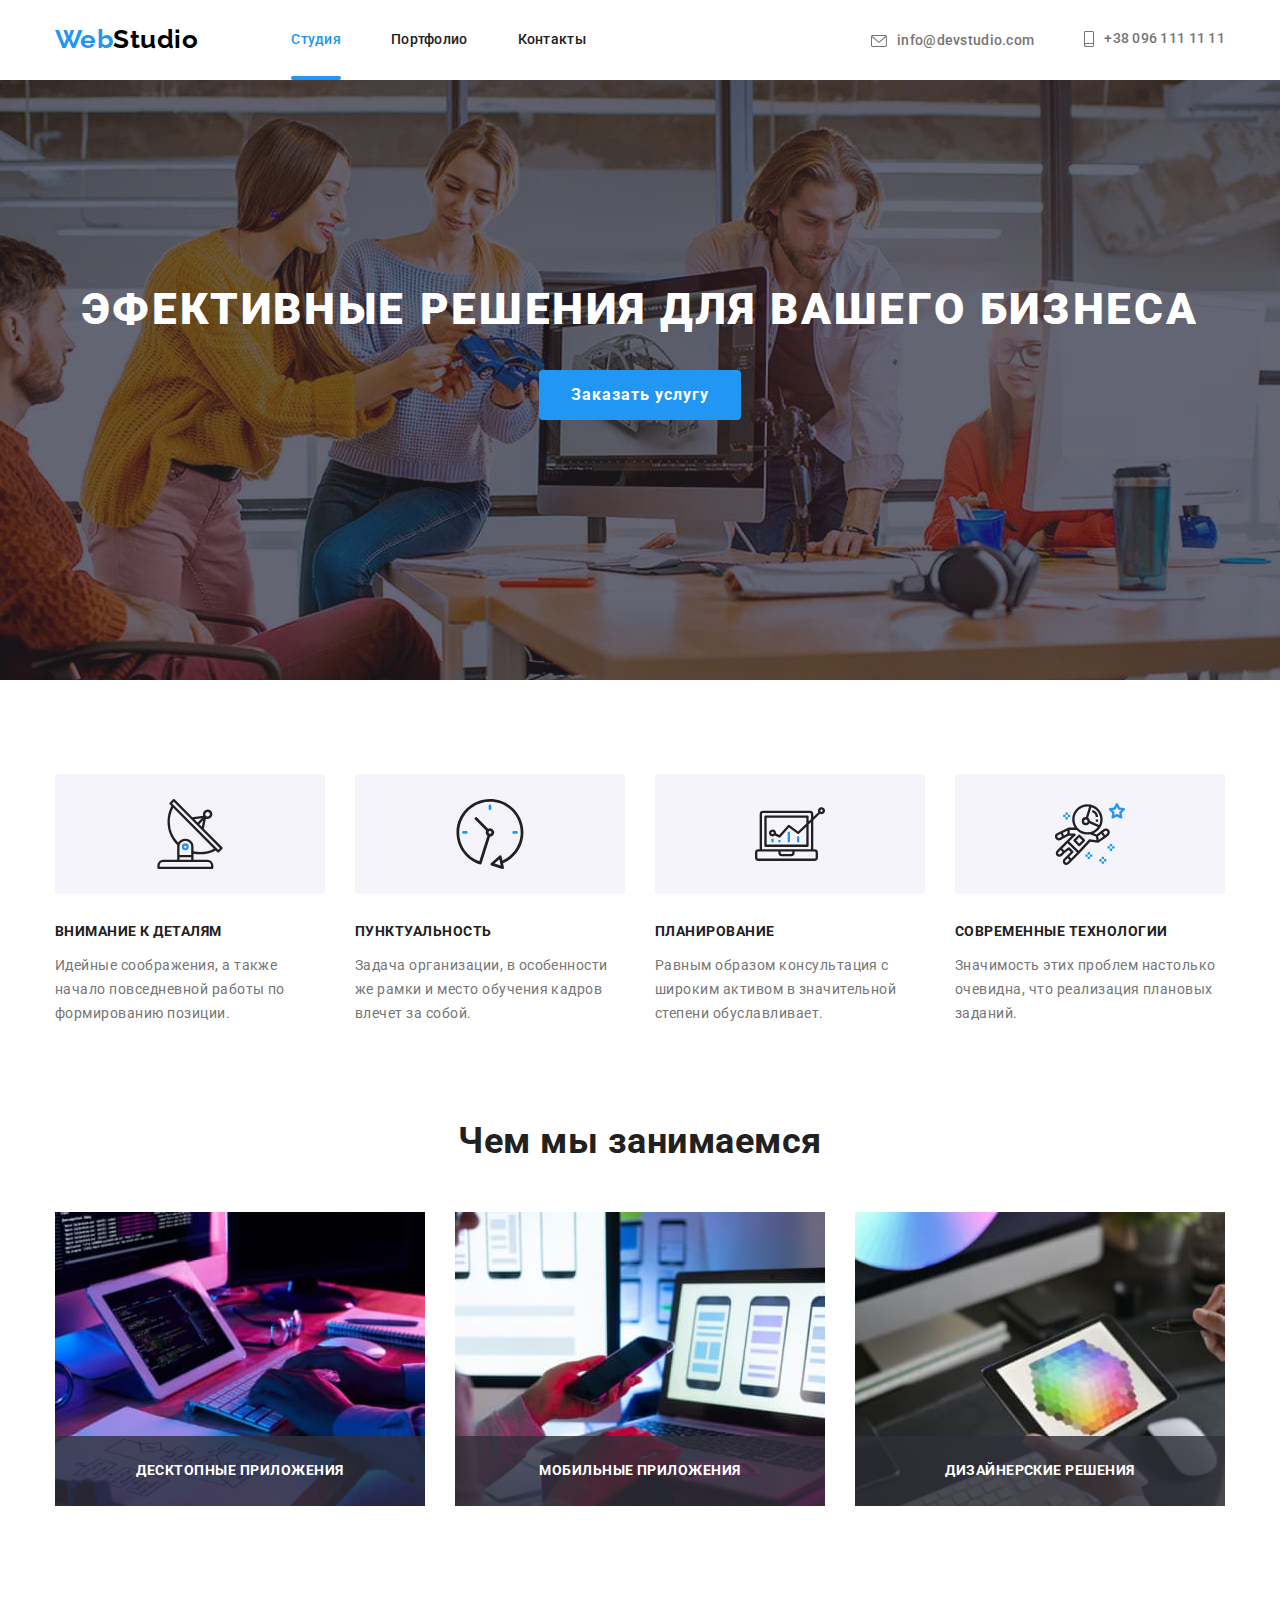
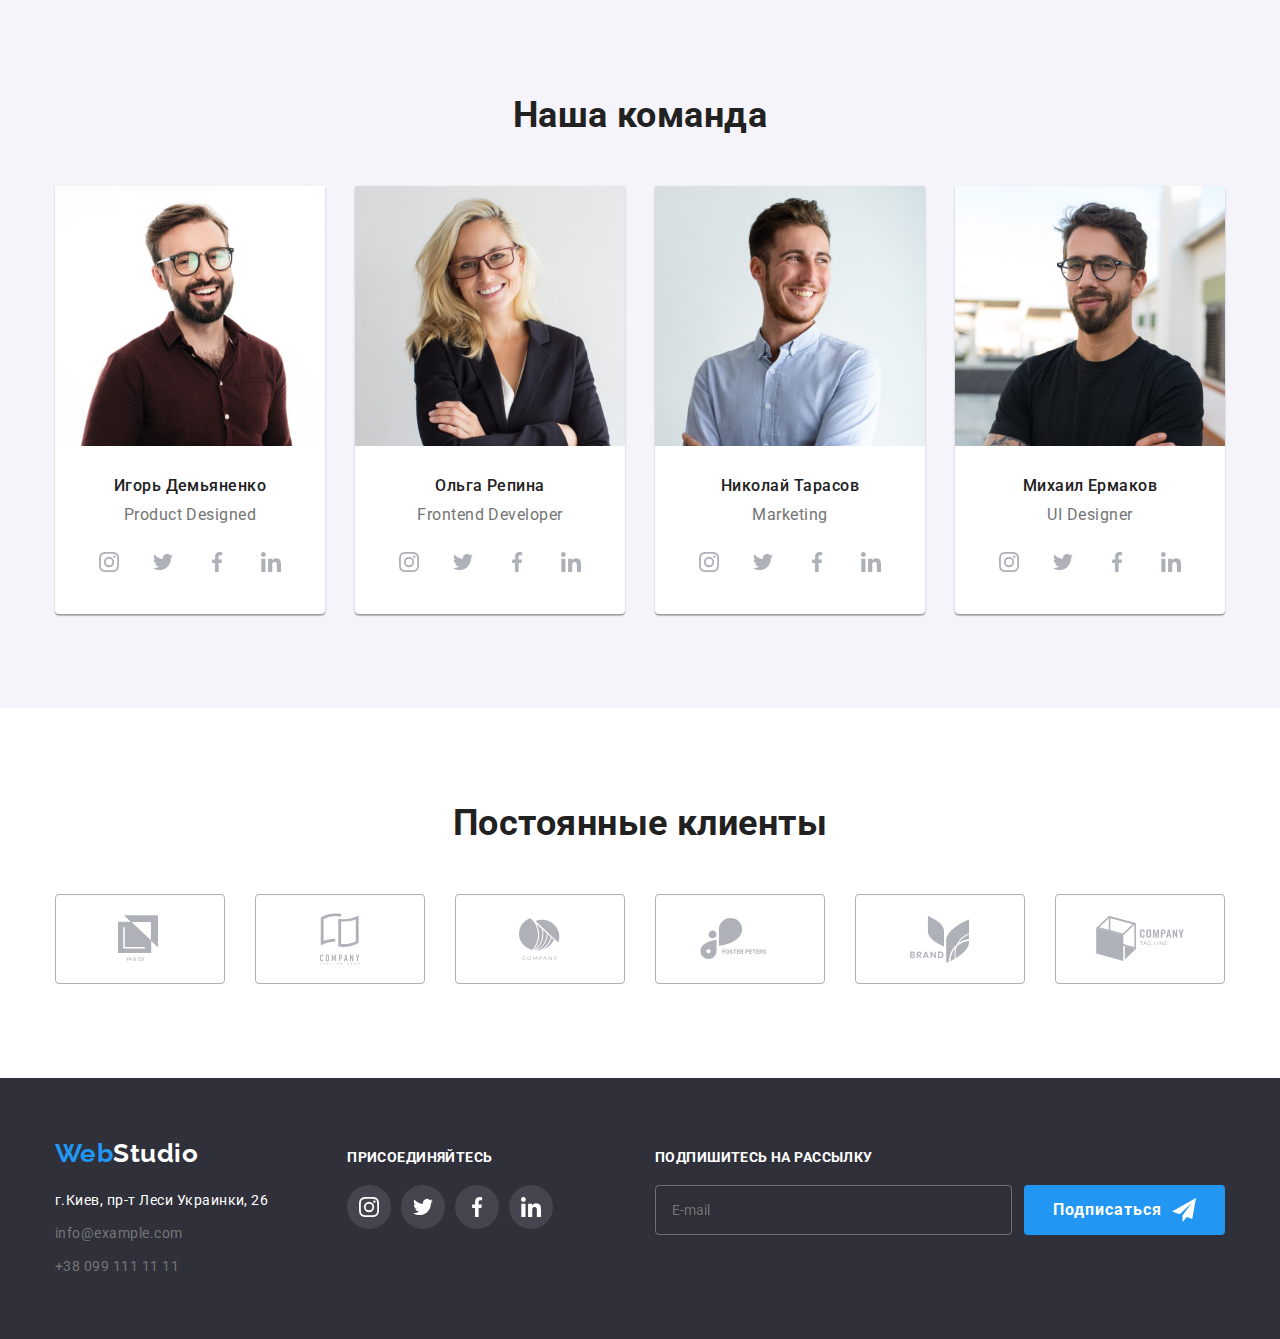
==== index.html @ 9e003300 "Moved files from previous work" ====
<!DOCTYPE html>
<html lang="ru">

<head>
    <meta charset="UTF-8">
    <meta name="viewport" content="width=device-width, initial-scale=1.0">
    <title>Студия</title>
    <link
        href="https://fonts.googleapis.com/css2?family=Oleo+Script:wght@400;700&family=Raleway:wght@400;700&family=Roboto:wght@400;500;700;900&display=swap"
        rel="stylesheet">
    <link rel="stylesheet" href="https://cdnjs.cloudflare.com/ajax/libs/modern-normalize/1.0.0/modern-normalize.min.css">
    <link rel="stylesheet" href="./css/main.min.css" />
</head>

<body> 
    <!--Шапка-->
    <header>
        <div class="container-nav">
            <nav class="nav list">
                <a href="./index.html" class="logo list"><span class="web">Web</span>Studio</a>
                <ul class="site-nav list">
                    <li class="item">
                        <a href="./index.html" class="link current list">Студия</a>
                    </li>
                    <li class="item">
                        <a href="./portfolio.html" class="link list">Портфолио</a>
                    </li>
                    <li class="item">
                        <a href="" class="link list">Контакты</a>
                    </li>
                </ul>
            </nav>
            <ul class="nav-address list">
                <li class="item">
                    <a href="mailto:info@example.com" class="link list">
                        <svg width="16" height="12">
                            <use href="./images/icons/sprite.svg#icon-mail"></use>
                        </svg>
                        info@devstudio.com
                    </a>
                </li>
                <li class="item">
                    <a href="tel:+380961111111" class="link list">
                        <svg width="10" height="16">
                            <use href="./images/icons/sprite.svg#icon-tel"></use>
                        </svg>
                        +38 096 111 11 11</a>
                </li>
            </ul>
        </div>
    </header>
        <!--Герой-->
        <main>
            <!--Эфективные решения-->
            <section class="hero">
                <h1 class="hero-title">
                    ЭФЕКТИВНЫЕ РЕШЕНИЯ ДЛЯ ВАШЕГО БИЗНЕСА
                </h1>
                <a data-modal-open href="#" class="button list">Заказать услугу</a>
            </section>
            <!--Особенности-->
                <section class="section-features">
                    <div class="container">
                        <h2 class="title visually-hidden">Особенности</h2>
                        <ul class="features list">
                            <li class="features-item">
                                    <div class="container-features">
                                        <svg width="70" height="70" >
                                            <use href="./images/icons/sprite.svg#icon-antenna"></use>
                                        </svg>
                                    </div>
                                <h3 class="features-title">
                                    ВНИМАНИЕ К ДЕТАЛЯМ
                                </h3>
                                <p class="paragraph">
                                    Идейные соображения, а также начало повседневной работы по формированию позиции.
                                </p>
                            </li>
                            <li class="features-item">
                                    <div class="container-features">
                                        <svg width="70" height="70" >
                                            <use href="./images/icons/sprite.svg#icon-clock"></use>
                                        </svg>
                                    </div>
                                <h3 class="features-title">
                                    ПУНКТУАЛЬНОСТЬ
                                </h3>
                                <p class="paragraph">
                                    Задача организации, в особенности же рамки и место обучения кадров влечет за собой.
                                </p>
                            </li>
                            <li class="features-item">
                                    <div class="container-features">
                                        <svg width="70" height="70" >
                                            <use href="./images/icons/sprite.svg#icon-diagram"></use>
                                        </svg>
                                    </div>
                                <h3 class="features-title">
                                    ПЛАНИРОВАНИЕ
                                </h3>
                                <p class="paragraph">
                                    Равным образом консультация с широким активом в значительной степени обуславливает.
                                </p>
                            </li>
                            <li class="features-item">
                                    <div class="container-features">
                                        <svg width="70" height="70" >
                                            <use href="./images/icons/sprite.svg#icon-astronaut"></use>
                                        </svg>
                                    </div>
                                <h3 class="features-title">
                                    СОВРЕМЕННЫЕ ТЕХНОЛОГИИ
                                </h3>
                                <p class="paragraph">
                                    Значимость этих проблем настолько очевидна, что реализация плановых заданий.
                                </p>
                            </li>
                        </ul>
                    </div>
                </section>
                <!--Чем мы занимаемся-->
                <section class="section">
                    <div class="container">
                        <h2 class="work-title">
                            Чем мы занимаемся
                        </h2>
                        <ul class="work list">
                            <li class="work-photo">
                                <img src="./images/планшетсклавиатурой.jpg" alt="Планшет с клавиатурой" width="370" height="294">
                                <p class="label">
                                    ДЕСКТОПНЫЕ ПРИЛОЖЕНИЯ
                                </p>
                            </li>
                            <li class="work-photo">
                                <img src="./images/ноутбук.jpg" alt="Ноутбук" width="370" height="294">
                                <p class="label">
                                    МОБИЛЬНЫЕ ПРИЛОЖЕНИЯ
                                </p>
                            </li>
                            <li class="work-photo">
                                <img src="./images/планшет.jpg" alt="Планшет" width="370" height="294">
                                <p class="label">
                                    ДИЗАЙНЕРСКИЕ РЕШЕНИЯ
                                </p>
                            </li>
                        </ul>
                    </div>
                </section>
            
            <!--Наша команда-->
            <section class="section-team">
                <div class="container">
                    <h2 class="title-team">
                        Наша команда
                    </h2>
                    <ul class="team list">
                        <li class="team-card">
                            <img src="./images/игорь.jpg" alt="Игорь" width="270" height="260">
                            <div class="team-text">   
                                <h3 class="title">
                                    Игорь Демьяненко
                                </h3>
                                <p class="team-paragraph">
                                    Product Designed
                                </p>
                                <ul class="social-links list">
                                    <li class="item-links">
                                        <a href="https://www.instagram.com/" class="social-link svg">
                                            <svg width="20" height="20">
                                                <use href="./images/icons/sprite.svg#icon-instagram"></use>
                                            </svg>
                                        </a>
                                    </li>
                                    <li class="item-links">
                                        <a href="https://twitter.com/" class="social-link svg">
                                            <svg width="20" height="20">
                                                <use href="./images/icons/sprite.svg#icon-twitter"></use>
                                            </svg>
                                        </a>
                                    </li>
                                    <li class="item-links">
                                        <a href="https://www.facebook.com/" class="social-link svg">
                                            <svg width="20" height="20">
                                                <use href="./images/icons/sprite.svg#icon-facebook"></use>
                                            </svg>
                                        </a>
                                    </li>
                                    <li class="item-links">
                                        <a href="https://www.linkedin.com/" class="social-link svg">
                                            <svg width="20" height="20">
                                                <use href="./images/icons/sprite.svg#icon-linkedin"></use>
                                            </svg>
                                        </a>
                                    </li>
                                </ul>
                            </div>
                        </li>
                        <li class="team-card">
                            <img src="./images/ольга.jpg" alt="Ольга" width="270" height="260">
                            <div class="team-text">
                                <h3 class="title">
                                    Ольга Репина
                                </h3>
                                <p class="team-paragraph">
                                    Frontend Developer
                                </p>
                                <ul class="social-links list">
                                    <li class="item-links">
                                        <a href="https://www.instagram.com/" class="social-link svg">
                                            <svg width="20" height="20">
                                                <use href="./images/icons/sprite.svg#icon-instagram"></use>
                                            </svg>
                                        </a>
                                    </li>
                                    <li class="item-links">
                                        <a href="https://www.twitter.com" class="social-link svg">
                                            <svg width="20" height="20">
                                                <use href="./images/icons/sprite.svg#icon-twitter"></use>
                                            </svg>
                                        </a>
                                    </li>
                                    <li class="item-links">
                                        <a href="https://www.facebook.com" class="social-link svg">
                                            <svg width="20" height="20">
                                                <use href="./images/icons/sprite.svg#icon-facebook"></use>
                                            </svg>
                                        </a>
                                    </li>
                                    <li class="item-links">
                                        <a href="https://www.linkedin.com" class="social-link svg">
                                            <svg width="20" height="20">
                                                <use href="./images/icons/sprite.svg#icon-linkedin"></use>
                                            </svg>
                                        </a>
                                    </li>
                                </ul>
                            </div>
                        </li>
                        <li class="team-card">
                            <img src="./images/николай.jpg" alt="Николай" width="270" height="260">
                            <div class="team-text">
                                <h3 class="title">
                                    Николай Тарасов
                                </h3>
                                <p class="team-paragraph">
                                    Marketing
                                </p>
                                <ul class="social-links list">
                                    <li class="item-links">
                                        <a href="https://instagram.com" class="social-link svg">
                                            <svg width="20" height="20">
                                                <use href="./images/icons/sprite.svg#icon-instagram"></use>
                                            </svg>
                                        </a>
                                    </li>
                                    <li class="item-links">
                                        <a href="https://twitter.com" class="social-link svg">
                                            <svg width="20" height="20">
                                                <use href="./images/icons/sprite.svg#icon-twitter"></use>
                                            </svg>
                                        </a>
                                    </li>
                                    <li class="item-links">
                                        <a href="https://facebook.com" class="social-link svg">
                                            <svg width="20" height="20">
                                                <use href="./images/icons/sprite.svg#icon-facebook"></use>
                                            </svg>
                                        </a>
                                    </li>
                                    <li class="item-links">
                                        <a href="https://linkedin.com" class="social-link svg">
                                            <svg width="20" height="20">
                                                <use href="./images/icons/sprite.svg#icon-linkedin"></use>
                                            </svg>
                                        </a>
                                    </li>
                                </ul>
                            </div>
                        </li>
                        <li class="team-card">
                            <img src="./images/михаил.jpg" alt="Михаил" width="270" height="260">
                            <div class="team-text">
                                <h3 class="title">
                                    Михаил Ермаков
                                </h3>
                                <p class="team-paragraph">
                                    UI Designer
                                </p>
                                <ul class="social-links list">
                                    <li class="item-links">
                                        <a href="https://instagram.com" class="social-link svg">
                                            <svg width="20" height="20">
                                                <use href="./images/icons/sprite.svg#icon-instagram"></use>
                                            </svg>
                                        </a>
                                    </li>
                                    <li class="item-links">
                                        <a href="https://twitter.com" class="social-link svg">
                                            <svg width="20" height="20">
                                                <use href="./images/icons/sprite.svg#icon-twitter"></use>
                                            </svg>
                                        </a>
                                    </li>
                                    <li class="item-links">
                                        <a href="https://facebook.com" class="social-link svg">
                                            <svg width="20" height="20">
                                                <use href="./images/icons/sprite.svg#icon-facebook"></use>
                                            </svg>
                                        </a>
                                    </li>
                                    <li class="item-links">
                                        <a href="https://linkedin.com" class="social-link svg">
                                            <svg width="20" height="20">
                                                <use href="./images/icons/sprite.svg#icon-linkedin"></use>
                                            </svg>
                                        </a>
                                    </li>
                                </ul>
                            </div>
                        </li>
                    </ul>
                </div>
            </section>
            <!-- Постоянные клиенты regular-clients-->
            <section class="section">
                <div class="container">
                    <h2 class="clients-title">Постоянные клиенты</h2>
                    <ul class="clients">
                        <li class="clients-card">
                            <a  href="#" class="clients-link svg">
                                <svg class="icon" width="44.27" height="49.23">
                                    <use href="./images/icons/sprite.svg#icon-logoone"></use>
                                </svg>
                            </a>
                        </li>
                        <li class="clients-card">
                            <a href="#" class="clients-link svg">
                                <svg class="icon" width="40" height="52">
                                    <use href="./images/icons/sprite.svg#icon-logotwo"></use>
                                </svg>
                            </a>
                        </li>
                        <li class="clients-card">
                            <a href="#" class="clients-link svg">
                                <svg class="icon" width="41" height="42.6">
                                    <use href="./images/icons/sprite.svg#icon-logothree"></use>
                                </svg>
                            </a>
                        </li>
                        <li class="clients-card">
                            <a href="#" class="clients-link svg">
                                <svg class="icon" width="79.66" height="42.02">
                                    <use href="./images/icons/sprite.svg#icon-logofour"></use>
                                </svg>
                            </a>
                        </li>
                        <li class="clients-card">
                            <a href="#" class="clients-link svg">
                                <svg class="icon" width="59" height="47">
                                    <use href="./images/icons/sprite.svg#icon-logofive"></use>
                                </svg>
                            </a>
                        </li>
                        <li class="clients-card">
                            <a href="#" class="clients-link svg">
                                <svg class="icon" width="88.48" height="45.44">
                                    <use href="./images/icons/sprite.svg#icon-logosix"></use>
                                </svg>
                            </a>
                        </li>
                    </ul>
                </div>
            </section>
        </main>
            <!--Подвал-->
            <footer class="footer">
                <div class="container-footer">
                    <div class="container-logo">
                        <a href="./index.html" class="logo list"><span class="web">Web</span>Studio</a>
                        <address class="address">
                            <p class="paragraph">г.Киев, пр-т Леси Украинки, 26</p>
                            <ul class="footer-address list">
                                <li class="footer-address-link">
                                    <a href="mailto:info@example.com" class="link list">info@example.com</a>
                                </li>
                                <li class="footer-address-link">
                                    <a href="tel:+380991111111" class="link list">+38 099 111 11 11</a>
                                </li>
                            </ul>
                        </address>
                    </div>
                    <div class="connect">
                        <p class="footer-title">ПРИСОЕДИНЯЙТЕСЬ</p>
                        <div class="footer-links">
                            <ul class="links-footer">
                                <li class="links">
                                    <a href="https://instagram.com" class="footer-link">
                                        <svg width="20" height="20">
                                            <use href="./images/icons/sprite.svg#icon-instagram"></use>
                                        </svg>
                                    </a>
                                </li>
                                <li class="links">
                                    <a href="https://twitter.com" class="footer-link">
                                        <svg width="20" height="20">
                                            <use href="./images/icons/sprite.svg#icon-twitter"></use>
                                        </svg>
                                    </a>
                                </li>
                                <li class="links">
                                    <a href="https://facebook.com" class="footer-link">
                                        <svg width="20" height="20">
                                            <use href="./images/icons/sprite.svg#icon-facebook"></use>
                                        </svg>
                                    </a>
                                </li>
                                <li class="links">
                                    <a href="https://linkedin.com" class="footer-link">
                                        <svg width="20" height="20">
                                            <use href="./images/icons/sprite.svg#icon-linkedin"></use>
                                        </svg>
                                    </a>
                                </li>
                            </ul>
                        </div>
                    </div>
                    <div class="subscribe">
                        <p class="footer-title">ПОДПИШИТЕСЬ НА РАССЫЛКУ</p>
                        <form class="footer-form">
                            <input class="footer-input" type="email" name="mail" id="mail" placeholder="E-mail">
                            <button class="footer-button" type="submit">Подписаться
                                <svg width="24" height="24">
                                    <use href="./images/icons/sprite.svg#icon-telegram"></use>
                                </svg>
                            </button>
                        </form>
                    </div>
                </div>
            </footer>
                <div class="backdrop is-hidden" data-modal>
                    <div class="modal">
                        <button type="button" class="modal-button" data-modal-close>
                            <svg width="18" height="18">
                                <use href="./images/icons/sprite.svg#icon-close-black"></use>
                            </svg>
                        </button>
                        <div class="modal-input">
                            <form class="form js-speaker-form" autocomplete="off">
                                <h2 class="modal-title">Оставьте свои данные, мы вам перезвоним</h2>
                                <label class="form-field">
                                    <span class="form-label">Имя</span>
                                    <input class="form-input" type="text" name="name">
                                    <svg class="form-icon" width="18" height="18">
                                        <use href="./images/icons/sprite.svg#icon-person"></use>
                                    </svg>
                                </label>
                                <label class="form-field">
                                    <span class="form-label">Телефон</span>
                                    <input class="form-input" type="tel" name="tel">
                                    <svg class="form-icon" width="18" height="18">
                                        <use href="./images/icons/sprite.svg#icon-phone"></use>
                                    </svg>
                                </label>
                                <label class="form-field">
                                    <span class="form-label">Почта</span>
                                    <input class="form-input" type="email" name="mail">
                                    <svg class="form-icon" width="18" height="18">
                                        <use href="./images/icons/sprite.svg#icon-mailmodal"></use>
                                    </svg>
                                </label>
                                <label class="form-field">
                                    <span class="form-label">Комментарий</span>
                                    <textarea class="form-textarea" name="comment" cols="30" rows="10" placeholder="Введите текст"></textarea>
                                </label>
                                <label class="checkbox-label">
                                    <input class="checkbox" type="checkbox" name="agreement">
                                    <span class="checkbox-text">Соглашаюсь с рассылкой и принимаю
                                    <a class="checkbox-link" href="#">Условия договора</a></span>
                                </label>
                                <button class="form-button" type="submit">Отправить</button>
                            </form>
                        </div>
                    </div>
                </div>
                    <script>
                        (() => {
                            document
                                .querySelector('.js-speaker-form')
                                .addEventListener('submit', e => {
                                    e.preventDefault();

                                    new FormData(e.currentTarget).forEach((value, name) =>
                                        console.log(`${name}: ${value}`),
                                    );

                                    e.currentTarget.reset();
                                });
                        })();
                    </script>
                    <script src="./JS/modal.js"></script>
</body>

</html>
---- css/main.min.css ----
html{box-sizing:border-box}*,*::before,*::after{box-sizing:inherit}body{background-color:#fff;color:#212121;font-family:"Roboto",sans-serif;font-style:normal;font-weight:400;letter-spacing:0.03em}img{display:block}h2{padding:0;margin:0}ul,li{display:block;padding:0;margin:0}.section{padding-top:94px;padding-bottom:94px}.link{color:#757575;font-style:normal;transition:color 250ms cubic-bezier(0.4, 0, 0.2, 1)}.svg{fill:#afb1b8;transition:fill 250ms cubic-bezier(0.4, 0, 0.2, 1)}.svg:hover{fill:#fff}.list{display:flex;align-items:center;text-decoration:none;list-style:none;padding:0;margin:0}.container{padding-left:15px;padding-right:15px;margin-left:auto;margin-right:auto;width:1200px}.logo{font-family:"Raleway",sans-serif;font-weight:700;font-size:26px;line-height:1.2}.web{color:#2196f3}button{background-color:#f5f4fa;color:#212121;font-family:inherit;font-weight:500;font-size:16px;line-height:1.63;cursor:pointer;border:0px solid transparent;padding:6px 24px;border-color:#f5f4fa;border-radius:4px;transition:background-color 250ms cubic-bezier(0.4, 0, 0.2, 1),color 250ms cubic-bezier(0.4, 0, 0.2, 1),box-shadow 250ms cubic-bezier(0.4, 0, 0.2, 1)}button:hover,button:focus{color:#fff;background-color:#2196f3;border-color:#2196f3;box-shadow:0px 3px 1px rgba(0,0,0,0.1),0px 1px 2px rgba(0,0,0,0.08),0px 2px 2px rgba(0,0,0,0.12)}.visually-hidden{position:absolute;width:1px;height:1px;margin:-1px;border:0;padding:0;white-space:nowrap;clip-path:inset(100%);clip:rect(0 0 0 0);overflow:hidden}.nav .logo{color:#000}.container-nav{padding-left:15px;padding-right:15px;margin-left:auto;margin-right:auto;width:1200px;display:flex;align-items:center}.nav{display:flex;align-items:center}.site-nav{display:flex;margin-left:93px}.site-nav .item+.item{margin-left:50px}.site-nav .link{color:#212121;font-weight:500;font-size:14px;line-height:1.14;letter-spacing:0.02em;display:block;padding-top:32px;padding-bottom:32px;transition:color 250ms cubic-bezier(0.4, 0, 0.2, 1)}.site-nav .link:hover,.site-nav .link:focus{color:#2196f3}.site-nav .link.current{color:#2196f3}.item{position:relative}.item .current::before{content:'';position:absolute;bottom:0;left:0;display:inline-block;background-color:#2196f3;width:100%;height:4px;border-radius:2px}.nav-address{color:#757575;font-weight:500;font-size:14px;line-height:1.14;letter-spacing:0.02em;display:flex;margin-left:auto;align-items:baseline}.nav-address .item+.item{margin-left:50px}.nav-address .link:hover,.nav-address .link:focus{color:#2196f3}.nav .link:hover,.nav .link:focus{color:#2196f3}.nav-address svg{fill:currentColor;padding:0;margin-right:10px}.portfolio-header{border-bottom:1px solid #ececec}.hero{background-color:#c4c4c4;text-align:center;padding:200px 0px;max-width:1600px;height:600px;margin-left:auto;margin-right:auto;background-image:linear-gradient(to bottom, rgba(47,48,58,0.4), rgba(47,48,58,0.4)),url("../images/icons/фон.jpg");background-repeat:no-repeat;background-size:cover;background-position:center}.hero-title{color:#fff;font-weight:900;font-size:44px;line-height:1.36;letter-spacing:0.06em;text-transform:uppercase;margin-top:0;margin-bottom:30px}.button{color:#fff;background-color:#2196f3;font-weight:700;font-size:16px;line-height:1.88;letter-spacing:0.06em;text-align:center;display:inline-block;padding:10px 32px;border-radius:4px}.title{color:#212121;font-weight:700;font-size:36px;line-height:1.17;text-align:center;margin-top:0;margin-bottom:0}.section-features{padding-top:94px}.features-title{color:#212121;font-weight:700;font-size:14px;line-height:1.14;text-transform:uppercase;margin-top:0;margin-bottom:10}.features{display:flex;flex-wrap:wrap}.features-item{width:calc((100% - 3 * 30px) / 4);margin-right:30px}.features-item:nth-child(4n){margin-right:0}.container-features{display:flex;flex-wrap:wrap;width:270px;height:120px;margin-bottom:30px;align-items:center;justify-content:center;background-color:#f5f4fa;border-radius:4px}p{margin-top:0;margin-bottom:0}.features .paragraph{color:#757575;font-size:14px;line-height:1.71}.work{display:flex}.work-title{color:#212121;font-weight:700;font-size:36px;line-height:1.17;text-align:center;margin-top:0;margin-bottom:50px}.work-photo{position:relative;width:calc((100% - 2 * 30px) / 3);margin-right:30px}.work-photo:nth-child(3n){margin-right:0}.label{color:#fff;background-color:rgba(47,48,58,0.8);position:absolute;bottom:0;left:0;padding:27px 0px;width:100%;font-weight:700;font-size:14px;line-height:1.14;text-align:center}.team{display:flex}.team-card{background-color:#fff;box-shadow:0px 1px 3px rgba(0,0,0,0.12),0px 1px 1px rgba(0,0,0,0.14),0px 2px 1px rgba(0,0,0,0.2);border-radius:0px 0px 4px 4px;width:calc((100% - 3 * 30px) / 4);margin-right:30px}.team-card:nth-child(4n){margin-right:0}.team-paragraph{color:#757575;font-size:16px;line-height:1.19;text-align:center}.section-team{background-color:#f5f4fa;padding-top:94px;padding-bottom:94px}.team .title{font-weight:500;font-size:16px;line-height:1.19;text-align:center;margin-bottom:10px}.title-team{color:#212121;font-weight:700;font-size:36px;line-height:1.17;text-align:center;margin-top:0;margin-bottom:50px}.team-text{padding:30px 32px}.section .title{text-align:center;margin-top:0;margin-bottom:50px}.social-links{display:flex;margin-top:16px}.social-link{display:flex;flex-wrap:wrap;box-sizing:border-box;align-items:center;justify-content:center;width:44px;height:44px;padding:0;margin:0;border-radius:50%}.item-links{border-radius:50%;transition:background-color 250ms cubic-bezier(0.4, 0, 0.2, 1)}.item-links:hover{background-color:#2196f3}.item-links:not(:last-child){margin-right:10px}.clients-title{color:#212121;font-weight:700;font-size:36px;line-height:1.17;text-align:center;margin-top:0;margin-bottom:50px}.clients{display:flex}.clients-link{display:flex;flex-wrap:wrap;border:1px solid #afb1b8;border-radius:4px;box-sizing:border-box;align-items:center;justify-content:center;width:170px;height:90px;padding:0;margin:0;transition:border-color 250ms cubic-bezier(0.4, 0, 0.2, 1),fill 250ms cubic-bezier(0.4, 0, 0.2, 1)}.clients-card{width:calc((100% - 5 * 30px) / 6);margin-right:30px}.clients-card:nth-child(6n){margin-right:0px}.clients-card a:hover{fill:#2196f3;border-color:#2196f3}.buttons{display:flex;justify-content:center;margin-bottom:50px}.filters{margin-right:8px}.filters:nth-child(5n){margin-right:0}.container-projects{padding-left:15px;padding-right:15px;margin-left:auto;margin-right:auto;width:1200px}.projects{display:flex;flex-wrap:wrap}.projects-element{width:calc((100% - 60px) / 3);margin-right:30px;margin-bottom:30px}.projects-element:nth-child(3n){margin-right:0}.projects-element:nth-last-child(-n+3){margin-bottom:0}.projects-link{display:block;transition:box-shadow 250ms cubic-bezier(0.4, 0, 0.2, 1)}.projects-link:hover,.projects-link:focus{box-shadow:0px 1px 1px rgba(0,0,0,0.12),0px 4px 4px rgba(0,0,0,0.06),1px 4px 6px rgba(0,0,0,0.16)}.projects-img{position:relative;overflow:hidden}.submenu{position:absolute;left:0;top:0;width:100%;height:auto;padding:63px 24px;font-size:18px;line-height:1.6;color:#fff;background-color:rgba(33,150,243,0.9);transform:translateY(100%);transition:transform 250ms cubic-bezier(0.4, 0, 0.2, 1)}.projects-link:hover .submenu,.projects-link:focus .submenu{transform:translateY(0%)}.projects-title{color:#212121;font-weight:700;font-size:18px;line-height:2;letter-spacing:0.06em;margin-bottom:4px}.projects-text{box-sizing:border-box;border:1px solid #eee;border-top:none;padding:20px 24px}.projects .paragraph{color:#757575;font-size:16px;line-height:1.87}.backdrop{position:fixed;top:0;left:0;transform:opacity 250ms cubic-bezier(0.4, 0, 0.2, 1);width:100%;height:100%;background-color:rgba(0,0,0,0.2);transition:opacity 250ms cubic-bezier(0.4, 0, 0.2, 1)}.backdrop.is-hidden{opacity:0;pointer-events:none}.backdrop.is-hidden .modal{transform:translate(-50%, -50%) scale(0.9)}.modal{position:absolute;left:50%;top:50%;width:528px;height:581px;padding:40px;border-radius:4px;box-shadow:0px 1px 3px rgba(0,0,0,0.12),0px 1px 1px rgba(0,0,0,0.14),0px 2px 1px rgba(0,0,0,0.2);background-color:#fff;transform:translate(-50%, -50%) scale(1);transition:transform 250ms cubic-bezier(0.4, 0, 0.2, 1)}.modal-button{position:absolute;top:0;right:0;display:flex;justify-content:center;align-items:center;border-radius:50%;background:#fff;border:1px solid rgba(0,0,0,0.1);box-sizing:border-box;margin:8px;width:30px;height:30px;padding:0;transition:fill 250ms cubic-bezier(0.4, 0, 0.2, 1)}.modal-button:hover,.modal-button:focus{fill:#2196f3;background-color:#fff;box-shadow:none;border-color:rgba(0,0,0,0.1)}.modal-title{font-weight:700;font-size:20px;line-height:1.15;text-align:center;margin-top:0;margin-bottom:12px;color:#212121}.modal-input{width:auto;height:auto;display:flex;flex-direction:column}.form{font-size:12px;line-height:1.16;letter-spacing:0.01em;color:#757575;display:flex;flex-direction:column}.form-field{position:relative;display:flex;flex-direction:column;margin-bottom:10px;transition:fill 250ms cubic-bezier(0.4, 0, 0.2, 1)}.form-field:hover{fill:#2196f3;border-color:#2196f3;cursor:pointer}.form-field:focus-within>.form-icon{fill:#2196f3}.form-field:focus-within>.form-input{border-color:#2196f3;cursor:text;outline:0}.form-field:focus-within>.form-textarea{border-color:#2196f3;cursor:text;outline:0}.form-icon{position:absolute;top:50%;left:15px}.form-field:nth-child(5n){margin-bottom:0}.form-field .form-label{display:flex;justify-content:flex-start;margin-bottom:4px}.form-input{position:relative;margin:0;padding:12px 42px;border:1px solid rgba(33,33,33,0.2);box-sizing:border-box;border-radius:4px;transition:border-color 250ms cubic-bezier(0.4, 0, 0.2, 1)}.form-input:focus{border-color:#2196f3;outline:0;cursor:text}.form-input:hover{fill:#2196f3;border-color:#2196f3;cursor:pointer}.form-checkbox{font-size:14px;line-height:1.71;color:#757575}.form-field .form-label::placeholder{font-size:14px;line-height:1.14;letter-spacing:0.01em;color:rgba(117,117,117,0.5)}.form-textarea{border:1px solid rgba(33,33,33,0.2);box-sizing:border-box;border-radius:4px;padding:12px 16px;resize:none;height:120px;transition:border-color 250ms cubic-bezier(0.4, 0, 0.2, 1)}.form-textarea:hover{fill:#2196f3;border-color:#2196f3;cursor:pointer}.checkbox-label{display:inline-block;font-size:14px;line-height:1.71;letter-spacing:0.03em;display:flex;align-items:center;justify-content:center;margin-top:20px;margin-bottom:30px}.checkbox{position:absolute;width:1px;height:1px;margin:-1px;border:0;padding:0;white-space:nowrap;clip-path:inset(100%);clip:rect(0 0 0 0);overflow:hidden}.checkbox-text{display:flex;align-items:center}.checkbox-text:before{content:'';display:inline-block;width:16px;height:15px;border:2px solid #212121;border-radius:2px;margin-right:7px;transition:background-color 250ms cubic-bezier(0.4, 0, 0.2, 1),background-image 250ms cubic-bezier(0.4, 0, 0.2, 1),border-color 250ms cubic-bezier(0.4, 0, 0.2, 1),border-radius 250ms cubic-bezier(0.4, 0, 0.2, 1)}.checkbox:checked+.checkbox-text:before{border-color:transparent;border-radius:2px;background-color:#2196f3;background-image:url("../images/icons/check.svg");background-size:contain;background-origin:border-box}.checkbox-link{margin-left:5px}.form-button{padding:10px 0;width:200px;margin-right:auto;margin-left:auto;color:#fff;background-color:#2196f3;box-shadow:0px 4px 4px rgba(0,0,0,0.15);font-weight:700;font-size:16px;line-height:1.87;letter-spacing:0.06em;align-items:center;text-align:center;transition:background-color 250ms cubic-bezier(0.4, 0, 0.2, 1),border-color 250ms cubic-bezier(0.4, 0, 0.2, 1),box-shadow 250ms cubic-bezier(0.4, 0, 0.2, 1)}.form-button:hover,.form-button:focus{border-color:#188ce8;background-color:#188ce8;box-shadow:0px 4px 4px rgba(0,0,0,0.15)}.container-footer{justify-content:space-between;align-items:baseline;display:flex;flex-wrap:wrap;flex-direction:row;padding-left:15px;padding-right:15px;margin-left:auto;margin-right:auto;width:1200px}.footer{background-color:#2f303a;font-size:14px;line-height:1.71;flex-direction:row;padding:60px 0px}.footer .logo{color:#fff}.container-footer .logo{display:inline-block;margin-bottom:20px}.container-logo{display:flex;flex-direction:column}.address{font-style:normal;font-size:14px;line-height:1.71;display:inline-block}.address .paragraph{color:#fff;margin-bottom:9px}.footer-address{color:rgba(255,255,255,0.6);flex-direction:column;align-items:baseline}.footer-address-link{margin-bottom:9px}.footer-address-link:nth-child(2n){margin-bottom:0}.footer-address .link:hover,.footer-address .link:focus{color:#2196f3}.connect{display:flex;flex-direction:column;margin-left:70px}.links{display:flex;flex-wrap:wrap;box-sizing:border-box;border-radius:50%;justify-content:center;align-items:center;transition:background-color 250ms cubic-bezier(0.4, 0, 0.2, 1)}.links:hover{fill:#fff;background-color:#2196f3}.links:not(:last-child){margin-right:10px}.links-footer{display:flex}.footer-link{display:flex;flex-wrap:wrap;box-sizing:border-box;align-items:center;justify-content:center;width:44px;height:44px;padding:0;margin:0;fill:#fff;background-color:rgba(255,255,255,0.1);border-radius:50%}.footer-title{color:#fff;font-family:Roboto;font-style:normal;font-weight:700;font-size:14px;line-height:16px;letter-spacing:0.03em;text-transform:uppercase;margin-bottom:20px}.subscribe{display:flex;flex-direction:column;margin-left:93px;width:570px}.footer-form{display:flex;align-items:baseline}.footer-input{padding:15px 16px;margin-right:12px;border:1px solid rgba(255,255,255,0.3);box-sizing:border-box;filter:drop-shadow(0px 4px 4px rgba(0,0,0,0.15));border-radius:4px;width:358px;height:50px;background-color:transparent;color:rgba(255,255,255,0.6)}.footer-input:placeholder{font-size:16px;line-height:1.25;color:rgba(255,255,255,0.6)}.footer-button{display:flex;padding:10px 29px;color:#fff;background-color:#2196f3;font-weight:700;font-size:16px;line-height:1.87;align-items:center;text-align:center;letter-spacing:0.06em}.footer-button svg{margin-left:10px}
/*# sourceMappingURL=main.min.css.map */
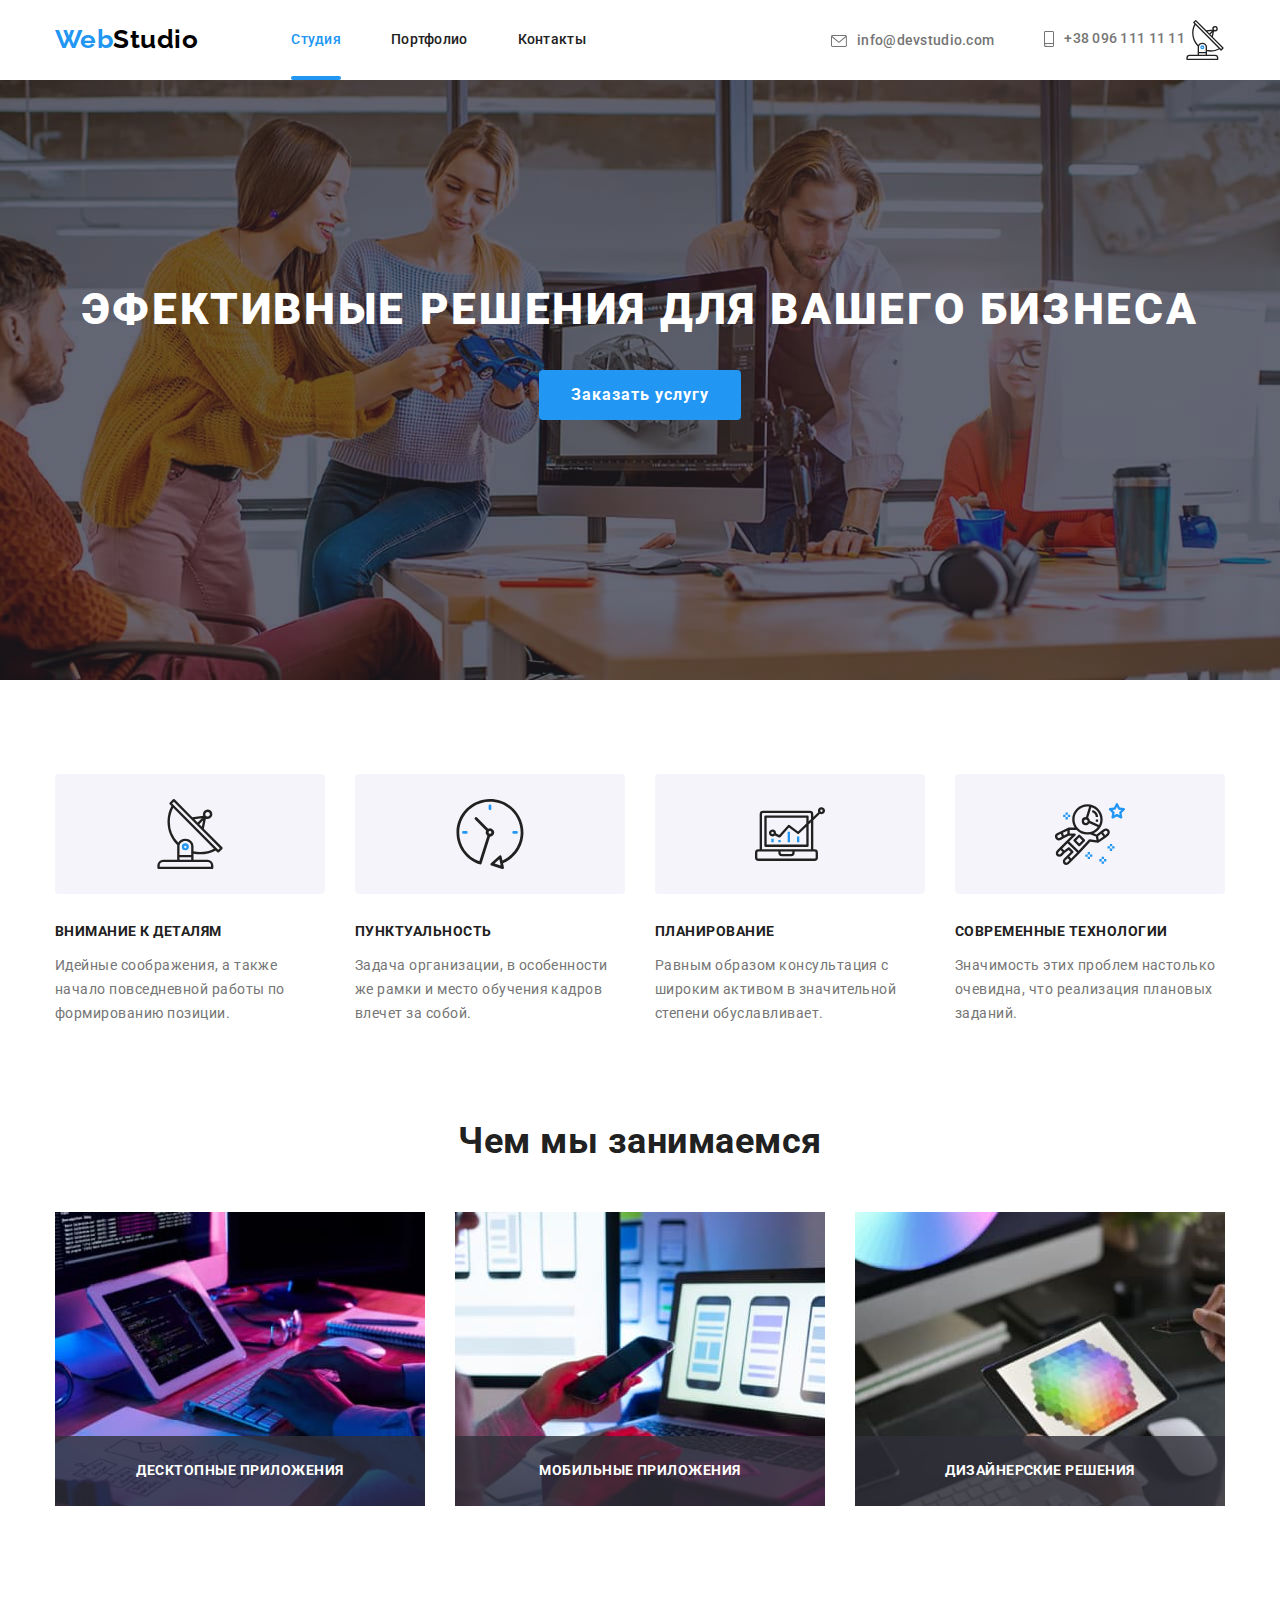
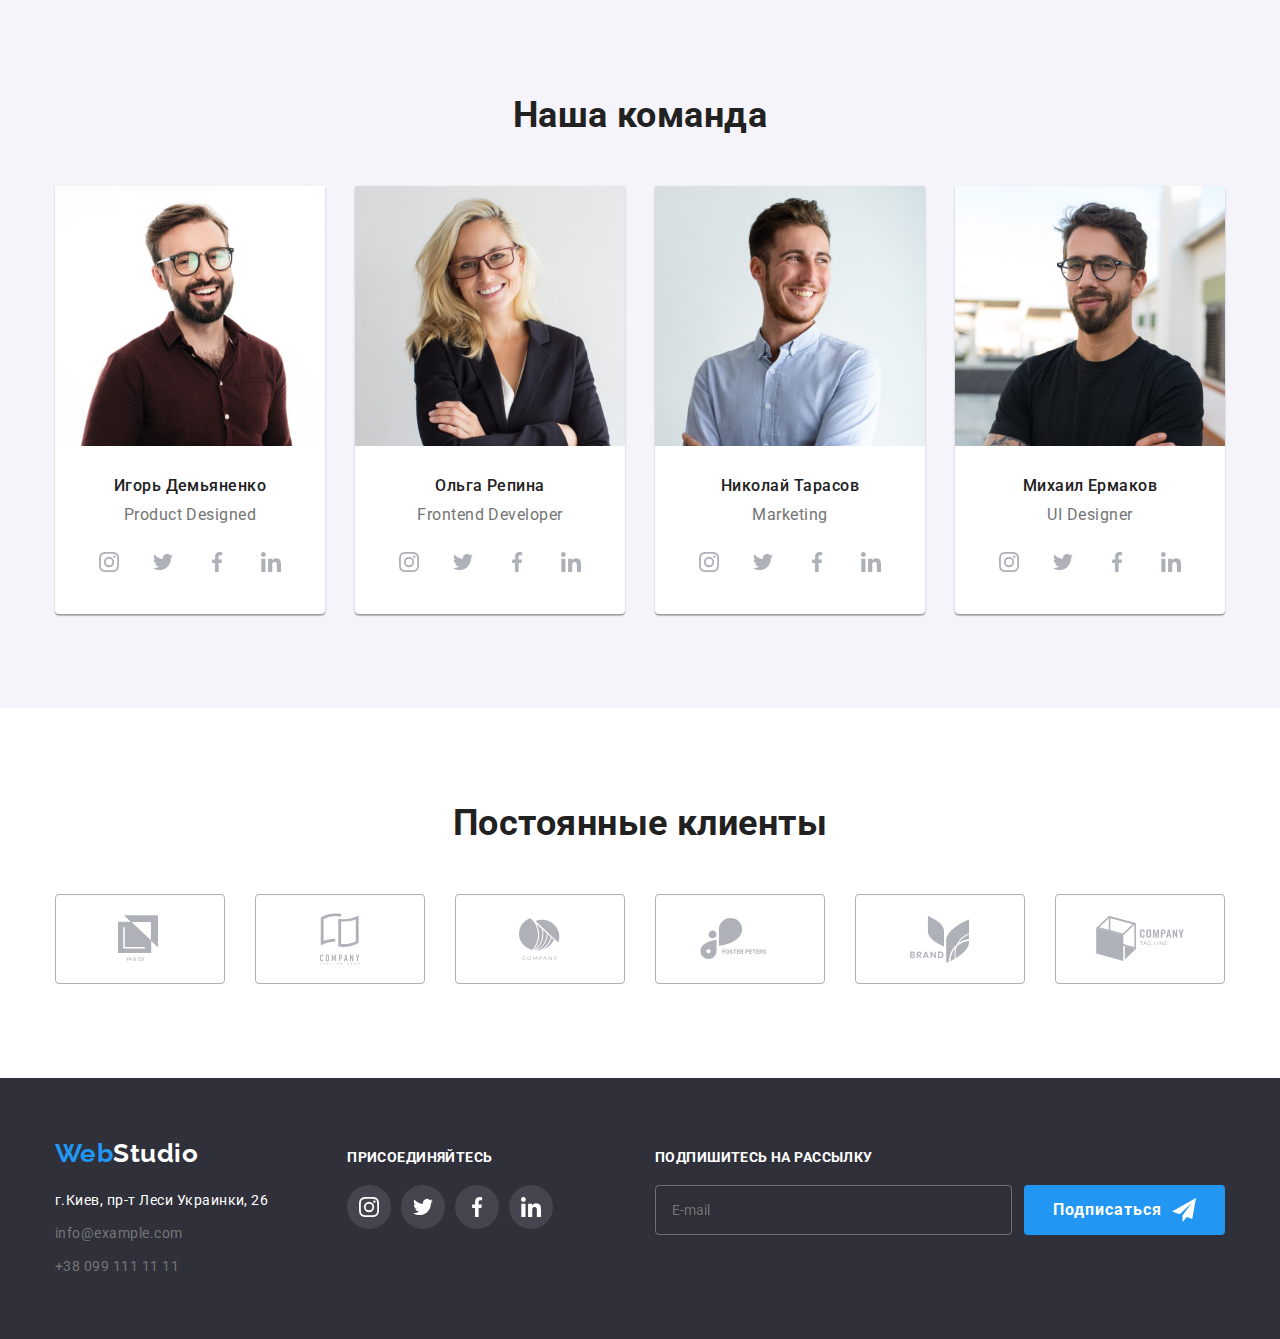
==== commit e2f237ae: "~" ====
--- a/index.html
+++ b/index.html
@@ -47,6 +47,13 @@
                         +38 096 111 11 11</a>
                 </li>
             </ul>
+            <button type="button" class="menu-button" aria-expanded="false" aria-controls="menu-container" data-menu-button>
+                <svg width="40" height="40" aria-label="Переключатель мобильного меню">
+                    <use class="icon-menu" href="./images/icons/sprite.svg#icon-antenna"></use>
+                    <use class="icon-crosss" href="./images/icons/sprite.svg#icon-close-black"></use>
+                </svg>
+            </button>
+            <div class="menu-container" id="menu-container" data-menu>Контент меню</div>
         </div>
     </header>
         <!--Герой-->
@@ -119,7 +126,7 @@
                     </div>
                 </section>
                 <!--Чем мы занимаемся-->
-                <section class="section">
+                <section class="specialization">
                     <div class="container">
                         <h2 class="work-title">
                             Чем мы занимаемся
@@ -482,6 +489,7 @@
                         </div>
                     </div>
                 </div>
+                    <script src="./JS/menu.js"></script>
                     <script>
                         (() => {
                             document
--- a/css/main.min.css
+++ b/css/main.min.css
@@ -1,2 +1,2 @@
-html{box-sizing:border-box}*,*::before,*::after{box-sizing:inherit}body{background-color:#fff;color:#212121;font-family:"Roboto",sans-serif;font-style:normal;font-weight:400;letter-spacing:0.03em}img{display:block}h2{padding:0;margin:0}ul,li{display:block;padding:0;margin:0}.section{padding-top:94px;padding-bottom:94px}.link{color:#757575;font-style:normal;transition:color 250ms cubic-bezier(0.4, 0, 0.2, 1)}.svg{fill:#afb1b8;transition:fill 250ms cubic-bezier(0.4, 0, 0.2, 1)}.svg:hover{fill:#fff}.list{display:flex;align-items:center;text-decoration:none;list-style:none;padding:0;margin:0}.container{padding-left:15px;padding-right:15px;margin-left:auto;margin-right:auto;width:1200px}.logo{font-family:"Raleway",sans-serif;font-weight:700;font-size:26px;line-height:1.2}.web{color:#2196f3}button{background-color:#f5f4fa;color:#212121;font-family:inherit;font-weight:500;font-size:16px;line-height:1.63;cursor:pointer;border:0px solid transparent;padding:6px 24px;border-color:#f5f4fa;border-radius:4px;transition:background-color 250ms cubic-bezier(0.4, 0, 0.2, 1),color 250ms cubic-bezier(0.4, 0, 0.2, 1),box-shadow 250ms cubic-bezier(0.4, 0, 0.2, 1)}button:hover,button:focus{color:#fff;background-color:#2196f3;border-color:#2196f3;box-shadow:0px 3px 1px rgba(0,0,0,0.1),0px 1px 2px rgba(0,0,0,0.08),0px 2px 2px rgba(0,0,0,0.12)}.visually-hidden{position:absolute;width:1px;height:1px;margin:-1px;border:0;padding:0;white-space:nowrap;clip-path:inset(100%);clip:rect(0 0 0 0);overflow:hidden}.nav .logo{color:#000}.container-nav{padding-left:15px;padding-right:15px;margin-left:auto;margin-right:auto;width:1200px;display:flex;align-items:center}.nav{display:flex;align-items:center}.site-nav{display:flex;margin-left:93px}.site-nav .item+.item{margin-left:50px}.site-nav .link{color:#212121;font-weight:500;font-size:14px;line-height:1.14;letter-spacing:0.02em;display:block;padding-top:32px;padding-bottom:32px;transition:color 250ms cubic-bezier(0.4, 0, 0.2, 1)}.site-nav .link:hover,.site-nav .link:focus{color:#2196f3}.site-nav .link.current{color:#2196f3}.item{position:relative}.item .current::before{content:'';position:absolute;bottom:0;left:0;display:inline-block;background-color:#2196f3;width:100%;height:4px;border-radius:2px}.nav-address{color:#757575;font-weight:500;font-size:14px;line-height:1.14;letter-spacing:0.02em;display:flex;margin-left:auto;align-items:baseline}.nav-address .item+.item{margin-left:50px}.nav-address .link:hover,.nav-address .link:focus{color:#2196f3}.nav .link:hover,.nav .link:focus{color:#2196f3}.nav-address svg{fill:currentColor;padding:0;margin-right:10px}.portfolio-header{border-bottom:1px solid #ececec}.hero{background-color:#c4c4c4;text-align:center;padding:200px 0px;max-width:1600px;height:600px;margin-left:auto;margin-right:auto;background-image:linear-gradient(to bottom, rgba(47,48,58,0.4), rgba(47,48,58,0.4)),url("../images/icons/фон.jpg");background-repeat:no-repeat;background-size:cover;background-position:center}.hero-title{color:#fff;font-weight:900;font-size:44px;line-height:1.36;letter-spacing:0.06em;text-transform:uppercase;margin-top:0;margin-bottom:30px}.button{color:#fff;background-color:#2196f3;font-weight:700;font-size:16px;line-height:1.88;letter-spacing:0.06em;text-align:center;display:inline-block;padding:10px 32px;border-radius:4px}.title{color:#212121;font-weight:700;font-size:36px;line-height:1.17;text-align:center;margin-top:0;margin-bottom:0}.section-features{padding-top:94px}.features-title{color:#212121;font-weight:700;font-size:14px;line-height:1.14;text-transform:uppercase;margin-top:0;margin-bottom:10}.features{display:flex;flex-wrap:wrap}.features-item{width:calc((100% - 3 * 30px) / 4);margin-right:30px}.features-item:nth-child(4n){margin-right:0}.container-features{display:flex;flex-wrap:wrap;width:270px;height:120px;margin-bottom:30px;align-items:center;justify-content:center;background-color:#f5f4fa;border-radius:4px}p{margin-top:0;margin-bottom:0}.features .paragraph{color:#757575;font-size:14px;line-height:1.71}.work{display:flex}.work-title{color:#212121;font-weight:700;font-size:36px;line-height:1.17;text-align:center;margin-top:0;margin-bottom:50px}.work-photo{position:relative;width:calc((100% - 2 * 30px) / 3);margin-right:30px}.work-photo:nth-child(3n){margin-right:0}.label{color:#fff;background-color:rgba(47,48,58,0.8);position:absolute;bottom:0;left:0;padding:27px 0px;width:100%;font-weight:700;font-size:14px;line-height:1.14;text-align:center}.team{display:flex}.team-card{background-color:#fff;box-shadow:0px 1px 3px rgba(0,0,0,0.12),0px 1px 1px rgba(0,0,0,0.14),0px 2px 1px rgba(0,0,0,0.2);border-radius:0px 0px 4px 4px;width:calc((100% - 3 * 30px) / 4);margin-right:30px}.team-card:nth-child(4n){margin-right:0}.team-paragraph{color:#757575;font-size:16px;line-height:1.19;text-align:center}.section-team{background-color:#f5f4fa;padding-top:94px;padding-bottom:94px}.team .title{font-weight:500;font-size:16px;line-height:1.19;text-align:center;margin-bottom:10px}.title-team{color:#212121;font-weight:700;font-size:36px;line-height:1.17;text-align:center;margin-top:0;margin-bottom:50px}.team-text{padding:30px 32px}.section .title{text-align:center;margin-top:0;margin-bottom:50px}.social-links{display:flex;margin-top:16px}.social-link{display:flex;flex-wrap:wrap;box-sizing:border-box;align-items:center;justify-content:center;width:44px;height:44px;padding:0;margin:0;border-radius:50%}.item-links{border-radius:50%;transition:background-color 250ms cubic-bezier(0.4, 0, 0.2, 1)}.item-links:hover{background-color:#2196f3}.item-links:not(:last-child){margin-right:10px}.clients-title{color:#212121;font-weight:700;font-size:36px;line-height:1.17;text-align:center;margin-top:0;margin-bottom:50px}.clients{display:flex}.clients-link{display:flex;flex-wrap:wrap;border:1px solid #afb1b8;border-radius:4px;box-sizing:border-box;align-items:center;justify-content:center;width:170px;height:90px;padding:0;margin:0;transition:border-color 250ms cubic-bezier(0.4, 0, 0.2, 1),fill 250ms cubic-bezier(0.4, 0, 0.2, 1)}.clients-card{width:calc((100% - 5 * 30px) / 6);margin-right:30px}.clients-card:nth-child(6n){margin-right:0px}.clients-card a:hover{fill:#2196f3;border-color:#2196f3}.buttons{display:flex;justify-content:center;margin-bottom:50px}.filters{margin-right:8px}.filters:nth-child(5n){margin-right:0}.container-projects{padding-left:15px;padding-right:15px;margin-left:auto;margin-right:auto;width:1200px}.projects{display:flex;flex-wrap:wrap}.projects-element{width:calc((100% - 60px) / 3);margin-right:30px;margin-bottom:30px}.projects-element:nth-child(3n){margin-right:0}.projects-element:nth-last-child(-n+3){margin-bottom:0}.projects-link{display:block;transition:box-shadow 250ms cubic-bezier(0.4, 0, 0.2, 1)}.projects-link:hover,.projects-link:focus{box-shadow:0px 1px 1px rgba(0,0,0,0.12),0px 4px 4px rgba(0,0,0,0.06),1px 4px 6px rgba(0,0,0,0.16)}.projects-img{position:relative;overflow:hidden}.submenu{position:absolute;left:0;top:0;width:100%;height:auto;padding:63px 24px;font-size:18px;line-height:1.6;color:#fff;background-color:rgba(33,150,243,0.9);transform:translateY(100%);transition:transform 250ms cubic-bezier(0.4, 0, 0.2, 1)}.projects-link:hover .submenu,.projects-link:focus .submenu{transform:translateY(0%)}.projects-title{color:#212121;font-weight:700;font-size:18px;line-height:2;letter-spacing:0.06em;margin-bottom:4px}.projects-text{box-sizing:border-box;border:1px solid #eee;border-top:none;padding:20px 24px}.projects .paragraph{color:#757575;font-size:16px;line-height:1.87}.backdrop{position:fixed;top:0;left:0;transform:opacity 250ms cubic-bezier(0.4, 0, 0.2, 1);width:100%;height:100%;background-color:rgba(0,0,0,0.2);transition:opacity 250ms cubic-bezier(0.4, 0, 0.2, 1)}.backdrop.is-hidden{opacity:0;pointer-events:none}.backdrop.is-hidden .modal{transform:translate(-50%, -50%) scale(0.9)}.modal{position:absolute;left:50%;top:50%;width:528px;height:581px;padding:40px;border-radius:4px;box-shadow:0px 1px 3px rgba(0,0,0,0.12),0px 1px 1px rgba(0,0,0,0.14),0px 2px 1px rgba(0,0,0,0.2);background-color:#fff;transform:translate(-50%, -50%) scale(1);transition:transform 250ms cubic-bezier(0.4, 0, 0.2, 1)}.modal-button{position:absolute;top:0;right:0;display:flex;justify-content:center;align-items:center;border-radius:50%;background:#fff;border:1px solid rgba(0,0,0,0.1);box-sizing:border-box;margin:8px;width:30px;height:30px;padding:0;transition:fill 250ms cubic-bezier(0.4, 0, 0.2, 1)}.modal-button:hover,.modal-button:focus{fill:#2196f3;background-color:#fff;box-shadow:none;border-color:rgba(0,0,0,0.1)}.modal-title{font-weight:700;font-size:20px;line-height:1.15;text-align:center;margin-top:0;margin-bottom:12px;color:#212121}.modal-input{width:auto;height:auto;display:flex;flex-direction:column}.form{font-size:12px;line-height:1.16;letter-spacing:0.01em;color:#757575;display:flex;flex-direction:column}.form-field{position:relative;display:flex;flex-direction:column;margin-bottom:10px;transition:fill 250ms cubic-bezier(0.4, 0, 0.2, 1)}.form-field:hover{fill:#2196f3;border-color:#2196f3;cursor:pointer}.form-field:focus-within>.form-icon{fill:#2196f3}.form-field:focus-within>.form-input{border-color:#2196f3;cursor:text;outline:0}.form-field:focus-within>.form-textarea{border-color:#2196f3;cursor:text;outline:0}.form-icon{position:absolute;top:50%;left:15px}.form-field:nth-child(5n){margin-bottom:0}.form-field .form-label{display:flex;justify-content:flex-start;margin-bottom:4px}.form-input{position:relative;margin:0;padding:12px 42px;border:1px solid rgba(33,33,33,0.2);box-sizing:border-box;border-radius:4px;transition:border-color 250ms cubic-bezier(0.4, 0, 0.2, 1)}.form-input:focus{border-color:#2196f3;outline:0;cursor:text}.form-input:hover{fill:#2196f3;border-color:#2196f3;cursor:pointer}.form-checkbox{font-size:14px;line-height:1.71;color:#757575}.form-field .form-label::placeholder{font-size:14px;line-height:1.14;letter-spacing:0.01em;color:rgba(117,117,117,0.5)}.form-textarea{border:1px solid rgba(33,33,33,0.2);box-sizing:border-box;border-radius:4px;padding:12px 16px;resize:none;height:120px;transition:border-color 250ms cubic-bezier(0.4, 0, 0.2, 1)}.form-textarea:hover{fill:#2196f3;border-color:#2196f3;cursor:pointer}.checkbox-label{display:inline-block;font-size:14px;line-height:1.71;letter-spacing:0.03em;display:flex;align-items:center;justify-content:center;margin-top:20px;margin-bottom:30px}.checkbox{position:absolute;width:1px;height:1px;margin:-1px;border:0;padding:0;white-space:nowrap;clip-path:inset(100%);clip:rect(0 0 0 0);overflow:hidden}.checkbox-text{display:flex;align-items:center}.checkbox-text:before{content:'';display:inline-block;width:16px;height:15px;border:2px solid #212121;border-radius:2px;margin-right:7px;transition:background-color 250ms cubic-bezier(0.4, 0, 0.2, 1),background-image 250ms cubic-bezier(0.4, 0, 0.2, 1),border-color 250ms cubic-bezier(0.4, 0, 0.2, 1),border-radius 250ms cubic-bezier(0.4, 0, 0.2, 1)}.checkbox:checked+.checkbox-text:before{border-color:transparent;border-radius:2px;background-color:#2196f3;background-image:url("../images/icons/check.svg");background-size:contain;background-origin:border-box}.checkbox-link{margin-left:5px}.form-button{padding:10px 0;width:200px;margin-right:auto;margin-left:auto;color:#fff;background-color:#2196f3;box-shadow:0px 4px 4px rgba(0,0,0,0.15);font-weight:700;font-size:16px;line-height:1.87;letter-spacing:0.06em;align-items:center;text-align:center;transition:background-color 250ms cubic-bezier(0.4, 0, 0.2, 1),border-color 250ms cubic-bezier(0.4, 0, 0.2, 1),box-shadow 250ms cubic-bezier(0.4, 0, 0.2, 1)}.form-button:hover,.form-button:focus{border-color:#188ce8;background-color:#188ce8;box-shadow:0px 4px 4px rgba(0,0,0,0.15)}.container-footer{justify-content:space-between;align-items:baseline;display:flex;flex-wrap:wrap;flex-direction:row;padding-left:15px;padding-right:15px;margin-left:auto;margin-right:auto;width:1200px}.footer{background-color:#2f303a;font-size:14px;line-height:1.71;flex-direction:row;padding:60px 0px}.footer .logo{color:#fff}.container-footer .logo{display:inline-block;margin-bottom:20px}.container-logo{display:flex;flex-direction:column}.address{font-style:normal;font-size:14px;line-height:1.71;display:inline-block}.address .paragraph{color:#fff;margin-bottom:9px}.footer-address{color:rgba(255,255,255,0.6);flex-direction:column;align-items:baseline}.footer-address-link{margin-bottom:9px}.footer-address-link:nth-child(2n){margin-bottom:0}.footer-address .link:hover,.footer-address .link:focus{color:#2196f3}.connect{display:flex;flex-direction:column;margin-left:70px}.links{display:flex;flex-wrap:wrap;box-sizing:border-box;border-radius:50%;justify-content:center;align-items:center;transition:background-color 250ms cubic-bezier(0.4, 0, 0.2, 1)}.links:hover{fill:#fff;background-color:#2196f3}.links:not(:last-child){margin-right:10px}.links-footer{display:flex}.footer-link{display:flex;flex-wrap:wrap;box-sizing:border-box;align-items:center;justify-content:center;width:44px;height:44px;padding:0;margin:0;fill:#fff;background-color:rgba(255,255,255,0.1);border-radius:50%}.footer-title{color:#fff;font-family:Roboto;font-style:normal;font-weight:700;font-size:14px;line-height:16px;letter-spacing:0.03em;text-transform:uppercase;margin-bottom:20px}.subscribe{display:flex;flex-direction:column;margin-left:93px;width:570px}.footer-form{display:flex;align-items:baseline}.footer-input{padding:15px 16px;margin-right:12px;border:1px solid rgba(255,255,255,0.3);box-sizing:border-box;filter:drop-shadow(0px 4px 4px rgba(0,0,0,0.15));border-radius:4px;width:358px;height:50px;background-color:transparent;color:rgba(255,255,255,0.6)}.footer-input:placeholder{font-size:16px;line-height:1.25;color:rgba(255,255,255,0.6)}.footer-button{display:flex;padding:10px 29px;color:#fff;background-color:#2196f3;font-weight:700;font-size:16px;line-height:1.87;align-items:center;text-align:center;letter-spacing:0.06em}.footer-button svg{margin-left:10px}
+html{box-sizing:border-box}*,*::before,*::after{box-sizing:inherit}body{background-color:#fff;color:#212121;font-family:"Roboto",sans-serif;font-style:normal;font-weight:400;letter-spacing:0.03em}img{display:block}h2{padding:0;margin:0}ul,li{display:block;padding:0;margin:0}.link{color:#757575;font-style:normal;transition:color 250ms cubic-bezier(0.4, 0, 0.2, 1)}.svg{fill:#afb1b8;transition:fill 250ms cubic-bezier(0.4, 0, 0.2, 1)}.svg:hover{fill:#fff}.list{display:flex;align-items:center;text-decoration:none;list-style:none;padding:0;margin:0}.container{padding-left:15px;padding-right:15px;margin-left:auto;margin-right:auto;max-width:1200px}.logo{font-family:"Raleway",sans-serif;font-weight:700;font-size:26px;line-height:1.2}.web{color:#2196f3}button{background-color:#f5f4fa;color:#212121;font-family:inherit;font-weight:500;font-size:16px;line-height:1.63;cursor:pointer;border:0px solid transparent;padding:6px 24px;border-color:#f5f4fa;border-radius:4px;transition:background-color 250ms cubic-bezier(0.4, 0, 0.2, 1),color 250ms cubic-bezier(0.4, 0, 0.2, 1),box-shadow 250ms cubic-bezier(0.4, 0, 0.2, 1)}button:hover,button:focus{color:#fff;background-color:#2196f3;border-color:#2196f3;box-shadow:0px 3px 1px rgba(0,0,0,0.1),0px 1px 2px rgba(0,0,0,0.08),0px 2px 2px rgba(0,0,0,0.12)}.visually-hidden{position:absolute;width:1px;height:1px;margin:-1px;border:0;padding:0;white-space:nowrap;clip-path:inset(100%);clip:rect(0 0 0 0);overflow:hidden}.nav .logo{color:#000}.container-nav{position:relative;padding-left:15px;padding-right:15px;margin-left:auto;margin-right:auto;width:1200px;display:flex;align-items:center}.nav{display:flex;align-items:center}.site-nav{display:flex;margin-left:93px}.site-nav .item+.item{margin-left:50px}.site-nav .link{color:#212121;font-weight:500;font-size:14px;line-height:1.14;letter-spacing:0.02em;display:block;padding-top:32px;padding-bottom:32px;transition:color 250ms cubic-bezier(0.4, 0, 0.2, 1)}.site-nav .link:hover,.site-nav .link:focus{color:#2196f3}.site-nav .link.current{color:#2196f3}.item{position:relative}.item .current::before{content:'';position:absolute;bottom:0;left:0;display:inline-block;background-color:#2196f3;width:100%;height:4px;border-radius:2px}.nav-address{color:#757575;font-weight:500;font-size:14px;line-height:1.14;letter-spacing:0.02em;display:flex;margin-left:auto;align-items:baseline}.nav-address .item+.item{margin-left:50px}.nav-address .link:hover,.nav-address .link:focus{color:#2196f3}.nav .link:hover,.nav .link:focus{color:#2196f3}.nav-address svg{fill:currentColor;padding:0;margin-right:10px}.menu-button{display:inline-flex;margin:0;padding:0;border:none;background-color:transparent}.menu-button .icon-crosss{display:none}.menu-button.is-open .icon-crosss{display:block}.menu-button.is-open .icon-menu{display:none}.menu-container{display:none;position:absolute;top:100%;left:0;width:100%;height:100%;background-color:#fff;padding:20px;text-align:center;font-size:20px}.menu-container.is-open{display:block}.portfolio-header{border-bottom:1px solid #ececec}.hero{background-color:#c4c4c4;text-align:center;padding:200px 0px;max-width:1600px;height:600px;margin-left:auto;margin-right:auto;background-image:linear-gradient(to bottom, rgba(47,48,58,0.4), rgba(47,48,58,0.4)),url("../images/icons/фон.jpg");background-repeat:no-repeat;background-size:cover;background-position:center}.hero-title{color:#fff;font-weight:900;font-size:44px;line-height:1.36;letter-spacing:0.06em;text-transform:uppercase;margin-top:0;margin-bottom:30px}.button{color:#fff;background-color:#2196f3;font-weight:700;font-size:16px;line-height:1.88;letter-spacing:0.06em;text-align:center;display:inline-block;padding:10px 32px;border-radius:4px}.title{color:#212121;font-weight:700;font-size:36px;line-height:1.17;text-align:center;margin-top:0;margin-bottom:0}.section-features{padding-top:94px}.features-title{color:#212121;font-weight:700;font-size:14px;line-height:1.14;text-transform:uppercase;margin-top:0;margin-bottom:10}.features{display:flex;flex-wrap:wrap}.features-item{width:calc((100% - 3 * 30px) / 4);margin-right:30px}.features-item:nth-child(4n){margin-right:0}.container-features{display:flex;flex-wrap:wrap;width:270px;height:120px;margin-bottom:30px;align-items:center;justify-content:center;background-color:#f5f4fa;border-radius:4px}p{margin-top:0;margin-bottom:0}.features .paragraph{color:#757575;font-size:14px;line-height:1.71}.specialization{display:none;padding-top:94px;padding-bottom:94px}@media screen and (min-width: 1200px){.specialization{display:block}}.work{display:flex}.work-title{color:#212121;font-weight:700;font-size:36px;line-height:1.17;text-align:center;margin-top:0;margin-bottom:50px}.work-photo{position:relative;width:calc((100% - 2 * 30px) / 3);margin-right:30px}.work-photo:nth-child(3n){margin-right:0}.label{color:#fff;background-color:rgba(47,48,58,0.8);position:absolute;bottom:0;left:0;padding:27px 0px;width:100%;font-weight:700;font-size:14px;line-height:1.14;text-align:center}.team{display:flex}.team-card{background-color:#fff;box-shadow:0px 1px 3px rgba(0,0,0,0.12),0px 1px 1px rgba(0,0,0,0.14),0px 2px 1px rgba(0,0,0,0.2);border-radius:0px 0px 4px 4px;width:calc((100% - 3 * 30px) / 4);margin-right:30px}.team-card:nth-child(4n){margin-right:0}.team-paragraph{color:#757575;font-size:16px;line-height:1.19;text-align:center}.section-team{background-color:#f5f4fa;padding-top:94px;padding-bottom:94px}.team .title{font-weight:500;font-size:16px;line-height:1.19;text-align:center;margin-bottom:10px}.title-team{color:#212121;font-weight:700;font-size:36px;line-height:1.17;text-align:center;margin-top:0;margin-bottom:50px}.team-text{padding:30px 32px}.section .title{text-align:center;margin-top:0;margin-bottom:50px}.social-links{display:flex;margin-top:16px}.social-link{display:flex;flex-wrap:wrap;box-sizing:border-box;align-items:center;justify-content:center;width:44px;height:44px;padding:0;margin:0;border-radius:50%}.item-links{border-radius:50%;transition:background-color 250ms cubic-bezier(0.4, 0, 0.2, 1)}.item-links:hover{background-color:#2196f3}.item-links:not(:last-child){margin-right:10px}.clients-title{color:#212121;font-weight:700;font-size:36px;line-height:1.17;text-align:center;margin-top:0;margin-bottom:50px}.clients{display:flex}.clients-link{display:flex;flex-wrap:wrap;border:1px solid #afb1b8;border-radius:4px;box-sizing:border-box;align-items:center;justify-content:center;width:170px;height:90px;padding:0;margin:0;transition:border-color 250ms cubic-bezier(0.4, 0, 0.2, 1),fill 250ms cubic-bezier(0.4, 0, 0.2, 1)}.clients-card{width:calc((100% - 5 * 30px) / 6);margin-right:30px}.clients-card:nth-child(6n){margin-right:0px}.clients-card a:hover{fill:#2196f3;border-color:#2196f3}.buttons{display:flex;justify-content:center;margin-bottom:50px}.filters{margin-right:8px}.filters:nth-child(5n){margin-right:0}.section{padding-top:94px;padding-bottom:94px}.container-projects{padding-left:15px;padding-right:15px;margin-left:auto;margin-right:auto;width:1200px}.projects{display:flex;flex-wrap:wrap}.projects-element{width:calc((100% - 60px) / 3);margin-right:30px;margin-bottom:30px}.projects-element:nth-child(3n){margin-right:0}.projects-element:nth-last-child(-n+3){margin-bottom:0}.projects-link{display:block;transition:box-shadow 250ms cubic-bezier(0.4, 0, 0.2, 1)}.projects-link:hover,.projects-link:focus{box-shadow:0px 1px 1px rgba(0,0,0,0.12),0px 4px 4px rgba(0,0,0,0.06),1px 4px 6px rgba(0,0,0,0.16)}.projects-img{position:relative;overflow:hidden}.submenu{position:absolute;left:0;top:0;width:100%;height:auto;padding:63px 24px;font-size:18px;line-height:1.6;color:#fff;background-color:rgba(33,150,243,0.9);transform:translateY(100%);transition:transform 250ms cubic-bezier(0.4, 0, 0.2, 1)}.projects-link:hover .submenu,.projects-link:focus .submenu{transform:translateY(0%)}.projects-title{color:#212121;font-weight:700;font-size:18px;line-height:2;letter-spacing:0.06em;margin-bottom:4px}.projects-text{box-sizing:border-box;border:1px solid #eee;border-top:none;padding:20px 24px}.projects .paragraph{color:#757575;font-size:16px;line-height:1.87}.backdrop{position:fixed;top:0;left:0;transform:opacity 250ms cubic-bezier(0.4, 0, 0.2, 1);width:100%;height:100%;background-color:rgba(0,0,0,0.2);transition:opacity 250ms cubic-bezier(0.4, 0, 0.2, 1)}.backdrop.is-hidden{opacity:0;pointer-events:none}.backdrop.is-hidden .modal{transform:translate(-50%, -50%) scale(0.9)}.modal{position:absolute;left:50%;top:50%;width:528px;height:581px;padding:40px;border-radius:4px;box-shadow:0px 1px 3px rgba(0,0,0,0.12),0px 1px 1px rgba(0,0,0,0.14),0px 2px 1px rgba(0,0,0,0.2);background-color:#fff;transform:translate(-50%, -50%) scale(1);transition:transform 250ms cubic-bezier(0.4, 0, 0.2, 1)}.modal-button{position:absolute;top:0;right:0;display:flex;justify-content:center;align-items:center;border-radius:50%;background:#fff;border:1px solid rgba(0,0,0,0.1);box-sizing:border-box;margin:8px;width:30px;height:30px;padding:0;transition:fill 250ms cubic-bezier(0.4, 0, 0.2, 1)}.modal-button:hover,.modal-button:focus{fill:#2196f3;background-color:#fff;box-shadow:none;border-color:rgba(0,0,0,0.1)}.modal-title{font-weight:700;font-size:20px;line-height:1.15;text-align:center;margin-top:0;margin-bottom:12px;color:#212121}.modal-input{width:auto;height:auto;display:flex;flex-direction:column}.form{font-size:12px;line-height:1.16;letter-spacing:0.01em;color:#757575;display:flex;flex-direction:column}.form-field{position:relative;display:flex;flex-direction:column;margin-bottom:10px;transition:fill 250ms cubic-bezier(0.4, 0, 0.2, 1)}.form-field:hover{fill:#2196f3;border-color:#2196f3;cursor:pointer}.form-field:focus-within>.form-icon{fill:#2196f3}.form-field:focus-within>.form-input{border-color:#2196f3;cursor:text;outline:0}.form-field:focus-within>.form-textarea{border-color:#2196f3;cursor:text;outline:0}.form-icon{position:absolute;top:50%;left:15px}.form-field:nth-child(5n){margin-bottom:0}.form-field .form-label{display:flex;justify-content:flex-start;margin-bottom:4px}.form-input{position:relative;margin:0;padding:12px 42px;border:1px solid rgba(33,33,33,0.2);box-sizing:border-box;border-radius:4px;transition:border-color 250ms cubic-bezier(0.4, 0, 0.2, 1)}.form-input:focus{border-color:#2196f3;outline:0;cursor:text}.form-input:hover{fill:#2196f3;border-color:#2196f3;cursor:pointer}.form-checkbox{font-size:14px;line-height:1.71;color:#757575}.form-field .form-label::placeholder{font-size:14px;line-height:1.14;letter-spacing:0.01em;color:rgba(117,117,117,0.5)}.form-textarea{border:1px solid rgba(33,33,33,0.2);box-sizing:border-box;border-radius:4px;padding:12px 16px;resize:none;height:120px;transition:border-color 250ms cubic-bezier(0.4, 0, 0.2, 1)}.form-textarea:hover{fill:#2196f3;border-color:#2196f3;cursor:pointer}.checkbox-label{display:inline-block;font-size:14px;line-height:1.71;letter-spacing:0.03em;display:flex;align-items:center;justify-content:center;margin-top:20px;margin-bottom:30px}.checkbox{position:absolute;width:1px;height:1px;margin:-1px;border:0;padding:0;white-space:nowrap;clip-path:inset(100%);clip:rect(0 0 0 0);overflow:hidden}.checkbox-text{display:flex;align-items:center}.checkbox-text:before{content:'';display:inline-block;width:16px;height:15px;border:2px solid #212121;border-radius:2px;margin-right:7px;transition:background-color 250ms cubic-bezier(0.4, 0, 0.2, 1),background-image 250ms cubic-bezier(0.4, 0, 0.2, 1),border-color 250ms cubic-bezier(0.4, 0, 0.2, 1),border-radius 250ms cubic-bezier(0.4, 0, 0.2, 1)}.checkbox:checked+.checkbox-text:before{border-color:transparent;border-radius:2px;background-color:#2196f3;background-image:url("../images/icons/check.svg");background-size:contain;background-origin:border-box}.checkbox-link{margin-left:5px}.form-button{padding:10px 0;width:200px;margin-right:auto;margin-left:auto;color:#fff;background-color:#2196f3;box-shadow:0px 4px 4px rgba(0,0,0,0.15);font-weight:700;font-size:16px;line-height:1.87;letter-spacing:0.06em;align-items:center;text-align:center;transition:background-color 250ms cubic-bezier(0.4, 0, 0.2, 1),border-color 250ms cubic-bezier(0.4, 0, 0.2, 1),box-shadow 250ms cubic-bezier(0.4, 0, 0.2, 1)}.form-button:hover,.form-button:focus{border-color:#188ce8;background-color:#188ce8;box-shadow:0px 4px 4px rgba(0,0,0,0.15)}.container-footer{justify-content:space-between;align-items:baseline;display:flex;flex-wrap:wrap;flex-direction:row;padding-left:15px;padding-right:15px;margin-left:auto;margin-right:auto;width:1200px}.footer{background-color:#2f303a;font-size:14px;line-height:1.71;flex-direction:row;padding:60px 0px}.footer .logo{color:#fff}.container-footer .logo{display:inline-block;margin-bottom:20px}.container-logo{display:flex;flex-direction:column}.address{font-style:normal;font-size:14px;line-height:1.71;display:inline-block}.address .paragraph{color:#fff;margin-bottom:9px}.footer-address{color:rgba(255,255,255,0.6);flex-direction:column;align-items:baseline}.footer-address-link{margin-bottom:9px}.footer-address-link:nth-child(2n){margin-bottom:0}.footer-address .link:hover,.footer-address .link:focus{color:#2196f3}.connect{display:flex;flex-direction:column;margin-left:70px}.links{display:flex;flex-wrap:wrap;box-sizing:border-box;border-radius:50%;justify-content:center;align-items:center;transition:background-color 250ms cubic-bezier(0.4, 0, 0.2, 1)}.links:hover{fill:#fff;background-color:#2196f3}.links:not(:last-child){margin-right:10px}.links-footer{display:flex}.footer-link{display:flex;flex-wrap:wrap;box-sizing:border-box;align-items:center;justify-content:center;width:44px;height:44px;padding:0;margin:0;fill:#fff;background-color:rgba(255,255,255,0.1);border-radius:50%}.footer-title{color:#fff;font-family:Roboto;font-style:normal;font-weight:700;font-size:14px;line-height:16px;letter-spacing:0.03em;text-transform:uppercase;margin-bottom:20px}.subscribe{display:flex;flex-direction:column;margin-left:93px;width:570px}.footer-form{display:flex;align-items:baseline}.footer-input{padding:15px 16px;margin-right:12px;border:1px solid rgba(255,255,255,0.3);box-sizing:border-box;filter:drop-shadow(0px 4px 4px rgba(0,0,0,0.15));border-radius:4px;width:358px;height:50px;background-color:transparent;color:rgba(255,255,255,0.6)}.footer-input:placeholder{font-size:16px;line-height:1.25;color:rgba(255,255,255,0.6)}.footer-button{display:flex;padding:10px 29px;color:#fff;background-color:#2196f3;font-weight:700;font-size:16px;line-height:1.87;align-items:center;text-align:center;letter-spacing:0.06em}.footer-button svg{margin-left:10px}
 /*# sourceMappingURL=main.min.css.map */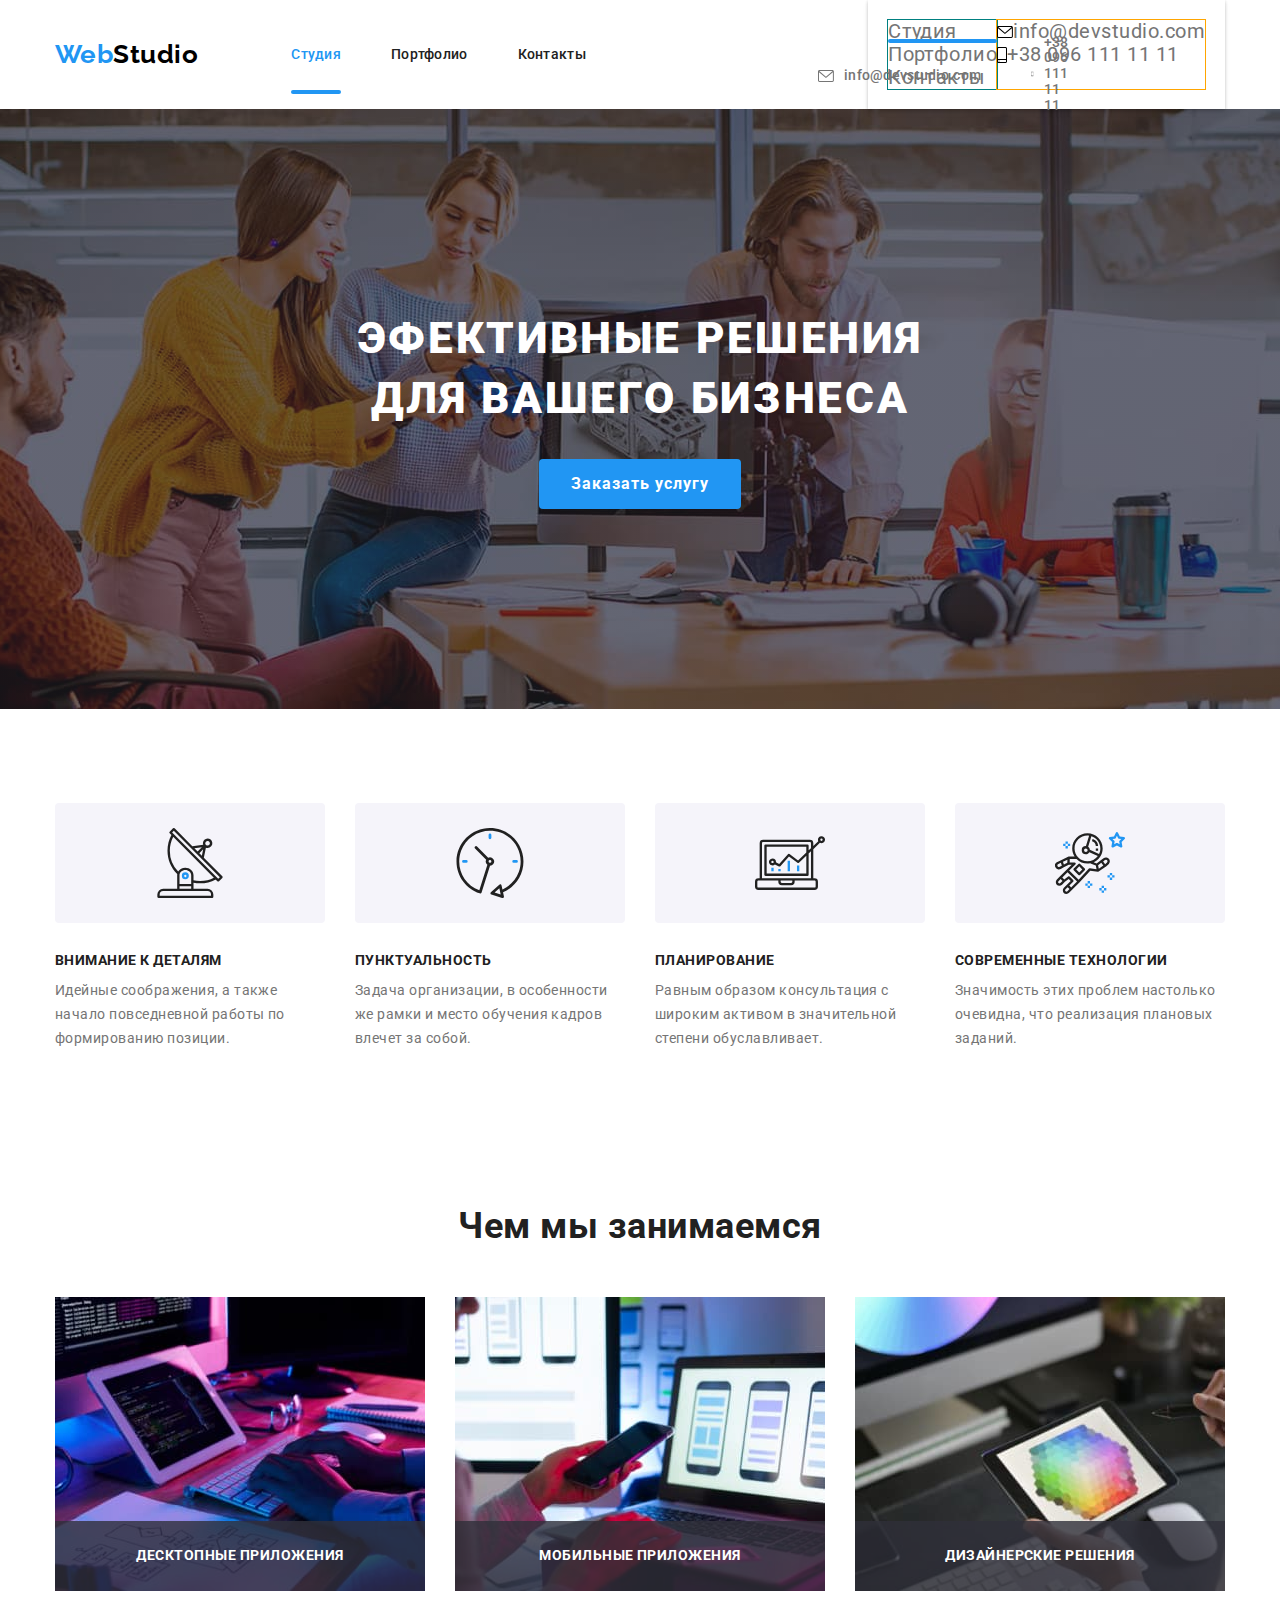
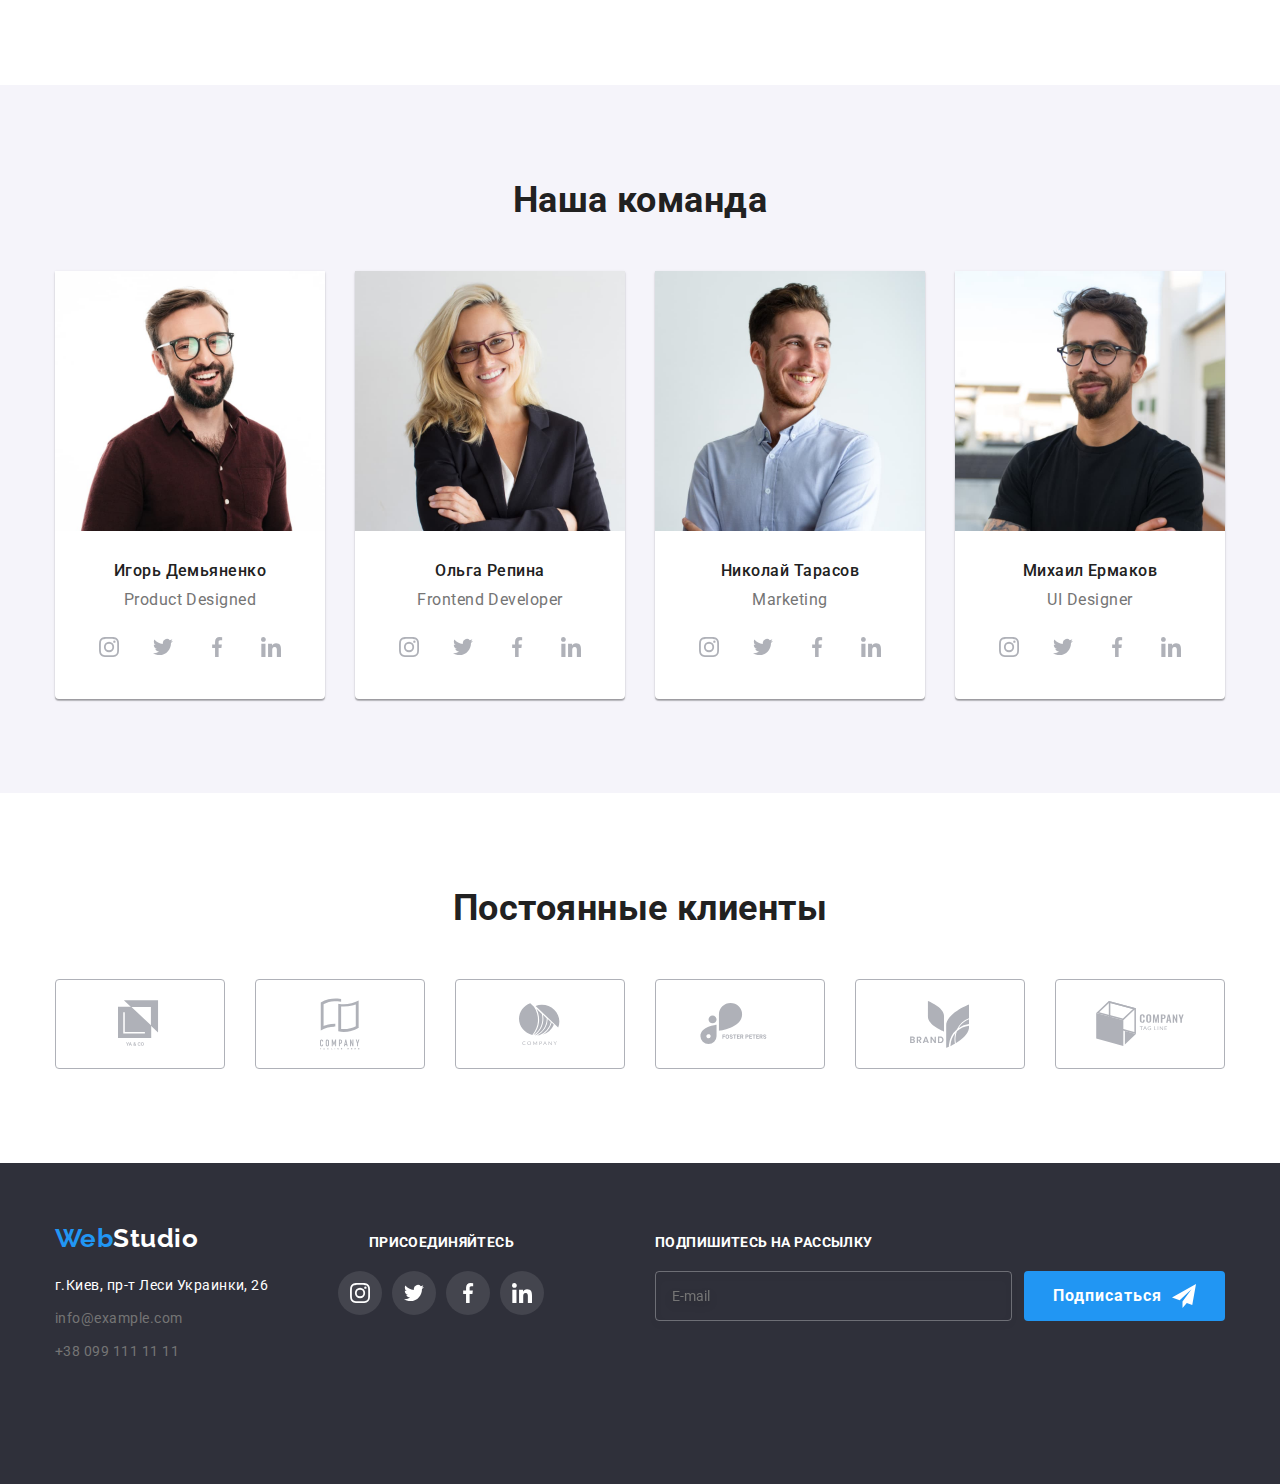
==== commit 327c3153: "Made something strange" ====
--- a/index.html
+++ b/index.html
@@ -53,7 +53,40 @@
                     <use class="icon-crosss" href="./images/icons/sprite.svg#icon-close-black"></use>
                 </svg>
             </button>
-            <div class="menu-container" id="menu-container" data-menu>Контент меню</div>
+            <div class="menu-container" id="menu-container" data-menu>
+                <div class="navigation">
+                    <ul>
+                        <li class="item">
+                            <a href="./index.html" class="link current list">Студия</a>
+                        </li>
+                        <li class="item">
+                            <a href="./portfolio.html" class="link list">Портфолио</a>
+                        </li>
+                        <li class="item">
+                            <a href="" class="link list">Контакты</a>
+                        </li>
+                    </ul>
+                </div>
+                <div class="contacts">
+                    <ul>
+                        <li class="item">
+                            <a href="mailto:info@example.com" class="link list">
+                                <svg width="16" height="12">
+                                    <use href="./images/icons/sprite.svg#icon-mail"></use>
+                                </svg>
+                                info@devstudio.com
+                            </a>
+                        </li>
+                        <li class="item">
+                            <a href="tel:+380961111111" class="link list">
+                                <svg width="10" height="16">
+                                    <use href="./images/icons/sprite.svg#icon-tel"></use>
+                                </svg>
+                                +38 096 111 11 11</a>
+                        </li>
+                    </ul>
+                </div>
+            </div>
         </div>
     </header>
         <!--Герой-->
@@ -61,7 +94,7 @@
             <!--Эфективные решения-->
             <section class="hero">
                 <h1 class="hero-title">
-                    ЭФЕКТИВНЫЕ РЕШЕНИЯ ДЛЯ ВАШЕГО БИЗНЕСА
+                    ЭФЕКТИВНЫЕ РЕШЕНИЯ<br> ДЛЯ ВАШЕГО БИЗНЕСА
                 </h1>
                 <a data-modal-open href="#" class="button list">Заказать услугу</a>
             </section>
@@ -382,53 +415,55 @@
             <!--Подвал-->
             <footer class="footer">
                 <div class="container-footer">
-                    <div class="container-logo">
-                        <a href="./index.html" class="logo list"><span class="web">Web</span>Studio</a>
-                        <address class="address">
-                            <p class="paragraph">г.Киев, пр-т Леси Украинки, 26</p>
-                            <ul class="footer-address list">
-                                <li class="footer-address-link">
-                                    <a href="mailto:info@example.com" class="link list">info@example.com</a>
-                                </li>
-                                <li class="footer-address-link">
-                                    <a href="tel:+380991111111" class="link list">+38 099 111 11 11</a>
-                                </li>
-                            </ul>
-                        </address>
-                    </div>
-                    <div class="connect">
-                        <p class="footer-title">ПРИСОЕДИНЯЙТЕСЬ</p>
-                        <div class="footer-links">
-                            <ul class="links-footer">
-                                <li class="links">
-                                    <a href="https://instagram.com" class="footer-link">
-                                        <svg width="20" height="20">
-                                            <use href="./images/icons/sprite.svg#icon-instagram"></use>
-                                        </svg>
-                                    </a>
-                                </li>
-                                <li class="links">
-                                    <a href="https://twitter.com" class="footer-link">
-                                        <svg width="20" height="20">
-                                            <use href="./images/icons/sprite.svg#icon-twitter"></use>
-                                        </svg>
-                                    </a>
-                                </li>
-                                <li class="links">
-                                    <a href="https://facebook.com" class="footer-link">
-                                        <svg width="20" height="20">
-                                            <use href="./images/icons/sprite.svg#icon-facebook"></use>
-                                        </svg>
-                                    </a>
-                                </li>
-                                <li class="links">
-                                    <a href="https://linkedin.com" class="footer-link">
-                                        <svg width="20" height="20">
-                                            <use href="./images/icons/sprite.svg#icon-linkedin"></use>
-                                        </svg>
-                                    </a>
-                                </li>
-                            </ul>
+                    <div class="flex">
+                        <div class="container-logo">
+                            <a href="./index.html" class="logo list"><span class="web">Web</span>Studio</a>
+                            <address class="address">
+                                <p class="paragraph">г.Киев, пр-т Леси Украинки, 26</p>
+                                <ul class="footer-address list">
+                                    <li class="footer-address-link">
+                                        <a href="mailto:info@example.com" class="link list">info@example.com</a>
+                                    </li>
+                                    <li class="footer-address-link">
+                                        <a href="tel:+380991111111" class="link list">+38 099 111 11 11</a>
+                                    </li>
+                                </ul>
+                            </address>
+                        </div>
+                        <div class="connect">
+                            <p class="footer-title">ПРИСОЕДИНЯЙТЕСЬ</p>
+                            <div class="footer-links">
+                                <ul class="links-footer">
+                                    <li class="links">
+                                        <a href="https://instagram.com" class="footer-link">
+                                            <svg width="20" height="20">
+                                                <use href="./images/icons/sprite.svg#icon-instagram"></use>
+                                            </svg>
+                                        </a>
+                                    </li>
+                                    <li class="links">
+                                        <a href="https://twitter.com" class="footer-link">
+                                            <svg width="20" height="20">
+                                                <use href="./images/icons/sprite.svg#icon-twitter"></use>
+                                            </svg>
+                                        </a>
+                                    </li>
+                                    <li class="links">
+                                        <a href="https://facebook.com" class="footer-link">
+                                            <svg width="20" height="20">
+                                                <use href="./images/icons/sprite.svg#icon-facebook"></use>
+                                            </svg>
+                                        </a>
+                                    </li>
+                                    <li class="links">
+                                        <a href="https://linkedin.com" class="footer-link">
+                                            <svg width="20" height="20">
+                                                <use href="./images/icons/sprite.svg#icon-linkedin"></use>
+                                            </svg>
+                                        </a>
+                                    </li>
+                                </ul>
+                            </div>
                         </div>
                     </div>
                     <div class="subscribe">
--- a/css/main.min.css
+++ b/css/main.min.css
@@ -1,2 +1,2 @@
-html{box-sizing:border-box}*,*::before,*::after{box-sizing:inherit}body{background-color:#fff;color:#212121;font-family:"Roboto",sans-serif;font-style:normal;font-weight:400;letter-spacing:0.03em}img{display:block}h2{padding:0;margin:0}ul,li{display:block;padding:0;margin:0}.link{color:#757575;font-style:normal;transition:color 250ms cubic-bezier(0.4, 0, 0.2, 1)}.svg{fill:#afb1b8;transition:fill 250ms cubic-bezier(0.4, 0, 0.2, 1)}.svg:hover{fill:#fff}.list{display:flex;align-items:center;text-decoration:none;list-style:none;padding:0;margin:0}.container{padding-left:15px;padding-right:15px;margin-left:auto;margin-right:auto;max-width:1200px}.logo{font-family:"Raleway",sans-serif;font-weight:700;font-size:26px;line-height:1.2}.web{color:#2196f3}button{background-color:#f5f4fa;color:#212121;font-family:inherit;font-weight:500;font-size:16px;line-height:1.63;cursor:pointer;border:0px solid transparent;padding:6px 24px;border-color:#f5f4fa;border-radius:4px;transition:background-color 250ms cubic-bezier(0.4, 0, 0.2, 1),color 250ms cubic-bezier(0.4, 0, 0.2, 1),box-shadow 250ms cubic-bezier(0.4, 0, 0.2, 1)}button:hover,button:focus{color:#fff;background-color:#2196f3;border-color:#2196f3;box-shadow:0px 3px 1px rgba(0,0,0,0.1),0px 1px 2px rgba(0,0,0,0.08),0px 2px 2px rgba(0,0,0,0.12)}.visually-hidden{position:absolute;width:1px;height:1px;margin:-1px;border:0;padding:0;white-space:nowrap;clip-path:inset(100%);clip:rect(0 0 0 0);overflow:hidden}.nav .logo{color:#000}.container-nav{position:relative;padding-left:15px;padding-right:15px;margin-left:auto;margin-right:auto;width:1200px;display:flex;align-items:center}.nav{display:flex;align-items:center}.site-nav{display:flex;margin-left:93px}.site-nav .item+.item{margin-left:50px}.site-nav .link{color:#212121;font-weight:500;font-size:14px;line-height:1.14;letter-spacing:0.02em;display:block;padding-top:32px;padding-bottom:32px;transition:color 250ms cubic-bezier(0.4, 0, 0.2, 1)}.site-nav .link:hover,.site-nav .link:focus{color:#2196f3}.site-nav .link.current{color:#2196f3}.item{position:relative}.item .current::before{content:'';position:absolute;bottom:0;left:0;display:inline-block;background-color:#2196f3;width:100%;height:4px;border-radius:2px}.nav-address{color:#757575;font-weight:500;font-size:14px;line-height:1.14;letter-spacing:0.02em;display:flex;margin-left:auto;align-items:baseline}.nav-address .item+.item{margin-left:50px}.nav-address .link:hover,.nav-address .link:focus{color:#2196f3}.nav .link:hover,.nav .link:focus{color:#2196f3}.nav-address svg{fill:currentColor;padding:0;margin-right:10px}.menu-button{display:inline-flex;margin:0;padding:0;border:none;background-color:transparent}.menu-button .icon-crosss{display:none}.menu-button.is-open .icon-crosss{display:block}.menu-button.is-open .icon-menu{display:none}.menu-container{display:none;position:absolute;top:100%;left:0;width:100%;height:100%;background-color:#fff;padding:20px;text-align:center;font-size:20px}.menu-container.is-open{display:block}.portfolio-header{border-bottom:1px solid #ececec}.hero{background-color:#c4c4c4;text-align:center;padding:200px 0px;max-width:1600px;height:600px;margin-left:auto;margin-right:auto;background-image:linear-gradient(to bottom, rgba(47,48,58,0.4), rgba(47,48,58,0.4)),url("../images/icons/фон.jpg");background-repeat:no-repeat;background-size:cover;background-position:center}.hero-title{color:#fff;font-weight:900;font-size:44px;line-height:1.36;letter-spacing:0.06em;text-transform:uppercase;margin-top:0;margin-bottom:30px}.button{color:#fff;background-color:#2196f3;font-weight:700;font-size:16px;line-height:1.88;letter-spacing:0.06em;text-align:center;display:inline-block;padding:10px 32px;border-radius:4px}.title{color:#212121;font-weight:700;font-size:36px;line-height:1.17;text-align:center;margin-top:0;margin-bottom:0}.section-features{padding-top:94px}.features-title{color:#212121;font-weight:700;font-size:14px;line-height:1.14;text-transform:uppercase;margin-top:0;margin-bottom:10}.features{display:flex;flex-wrap:wrap}.features-item{width:calc((100% - 3 * 30px) / 4);margin-right:30px}.features-item:nth-child(4n){margin-right:0}.container-features{display:flex;flex-wrap:wrap;width:270px;height:120px;margin-bottom:30px;align-items:center;justify-content:center;background-color:#f5f4fa;border-radius:4px}p{margin-top:0;margin-bottom:0}.features .paragraph{color:#757575;font-size:14px;line-height:1.71}.specialization{display:none;padding-top:94px;padding-bottom:94px}@media screen and (min-width: 1200px){.specialization{display:block}}.work{display:flex}.work-title{color:#212121;font-weight:700;font-size:36px;line-height:1.17;text-align:center;margin-top:0;margin-bottom:50px}.work-photo{position:relative;width:calc((100% - 2 * 30px) / 3);margin-right:30px}.work-photo:nth-child(3n){margin-right:0}.label{color:#fff;background-color:rgba(47,48,58,0.8);position:absolute;bottom:0;left:0;padding:27px 0px;width:100%;font-weight:700;font-size:14px;line-height:1.14;text-align:center}.team{display:flex}.team-card{background-color:#fff;box-shadow:0px 1px 3px rgba(0,0,0,0.12),0px 1px 1px rgba(0,0,0,0.14),0px 2px 1px rgba(0,0,0,0.2);border-radius:0px 0px 4px 4px;width:calc((100% - 3 * 30px) / 4);margin-right:30px}.team-card:nth-child(4n){margin-right:0}.team-paragraph{color:#757575;font-size:16px;line-height:1.19;text-align:center}.section-team{background-color:#f5f4fa;padding-top:94px;padding-bottom:94px}.team .title{font-weight:500;font-size:16px;line-height:1.19;text-align:center;margin-bottom:10px}.title-team{color:#212121;font-weight:700;font-size:36px;line-height:1.17;text-align:center;margin-top:0;margin-bottom:50px}.team-text{padding:30px 32px}.section .title{text-align:center;margin-top:0;margin-bottom:50px}.social-links{display:flex;margin-top:16px}.social-link{display:flex;flex-wrap:wrap;box-sizing:border-box;align-items:center;justify-content:center;width:44px;height:44px;padding:0;margin:0;border-radius:50%}.item-links{border-radius:50%;transition:background-color 250ms cubic-bezier(0.4, 0, 0.2, 1)}.item-links:hover{background-color:#2196f3}.item-links:not(:last-child){margin-right:10px}.clients-title{color:#212121;font-weight:700;font-size:36px;line-height:1.17;text-align:center;margin-top:0;margin-bottom:50px}.clients{display:flex}.clients-link{display:flex;flex-wrap:wrap;border:1px solid #afb1b8;border-radius:4px;box-sizing:border-box;align-items:center;justify-content:center;width:170px;height:90px;padding:0;margin:0;transition:border-color 250ms cubic-bezier(0.4, 0, 0.2, 1),fill 250ms cubic-bezier(0.4, 0, 0.2, 1)}.clients-card{width:calc((100% - 5 * 30px) / 6);margin-right:30px}.clients-card:nth-child(6n){margin-right:0px}.clients-card a:hover{fill:#2196f3;border-color:#2196f3}.buttons{display:flex;justify-content:center;margin-bottom:50px}.filters{margin-right:8px}.filters:nth-child(5n){margin-right:0}.section{padding-top:94px;padding-bottom:94px}.container-projects{padding-left:15px;padding-right:15px;margin-left:auto;margin-right:auto;width:1200px}.projects{display:flex;flex-wrap:wrap}.projects-element{width:calc((100% - 60px) / 3);margin-right:30px;margin-bottom:30px}.projects-element:nth-child(3n){margin-right:0}.projects-element:nth-last-child(-n+3){margin-bottom:0}.projects-link{display:block;transition:box-shadow 250ms cubic-bezier(0.4, 0, 0.2, 1)}.projects-link:hover,.projects-link:focus{box-shadow:0px 1px 1px rgba(0,0,0,0.12),0px 4px 4px rgba(0,0,0,0.06),1px 4px 6px rgba(0,0,0,0.16)}.projects-img{position:relative;overflow:hidden}.submenu{position:absolute;left:0;top:0;width:100%;height:auto;padding:63px 24px;font-size:18px;line-height:1.6;color:#fff;background-color:rgba(33,150,243,0.9);transform:translateY(100%);transition:transform 250ms cubic-bezier(0.4, 0, 0.2, 1)}.projects-link:hover .submenu,.projects-link:focus .submenu{transform:translateY(0%)}.projects-title{color:#212121;font-weight:700;font-size:18px;line-height:2;letter-spacing:0.06em;margin-bottom:4px}.projects-text{box-sizing:border-box;border:1px solid #eee;border-top:none;padding:20px 24px}.projects .paragraph{color:#757575;font-size:16px;line-height:1.87}.backdrop{position:fixed;top:0;left:0;transform:opacity 250ms cubic-bezier(0.4, 0, 0.2, 1);width:100%;height:100%;background-color:rgba(0,0,0,0.2);transition:opacity 250ms cubic-bezier(0.4, 0, 0.2, 1)}.backdrop.is-hidden{opacity:0;pointer-events:none}.backdrop.is-hidden .modal{transform:translate(-50%, -50%) scale(0.9)}.modal{position:absolute;left:50%;top:50%;width:528px;height:581px;padding:40px;border-radius:4px;box-shadow:0px 1px 3px rgba(0,0,0,0.12),0px 1px 1px rgba(0,0,0,0.14),0px 2px 1px rgba(0,0,0,0.2);background-color:#fff;transform:translate(-50%, -50%) scale(1);transition:transform 250ms cubic-bezier(0.4, 0, 0.2, 1)}.modal-button{position:absolute;top:0;right:0;display:flex;justify-content:center;align-items:center;border-radius:50%;background:#fff;border:1px solid rgba(0,0,0,0.1);box-sizing:border-box;margin:8px;width:30px;height:30px;padding:0;transition:fill 250ms cubic-bezier(0.4, 0, 0.2, 1)}.modal-button:hover,.modal-button:focus{fill:#2196f3;background-color:#fff;box-shadow:none;border-color:rgba(0,0,0,0.1)}.modal-title{font-weight:700;font-size:20px;line-height:1.15;text-align:center;margin-top:0;margin-bottom:12px;color:#212121}.modal-input{width:auto;height:auto;display:flex;flex-direction:column}.form{font-size:12px;line-height:1.16;letter-spacing:0.01em;color:#757575;display:flex;flex-direction:column}.form-field{position:relative;display:flex;flex-direction:column;margin-bottom:10px;transition:fill 250ms cubic-bezier(0.4, 0, 0.2, 1)}.form-field:hover{fill:#2196f3;border-color:#2196f3;cursor:pointer}.form-field:focus-within>.form-icon{fill:#2196f3}.form-field:focus-within>.form-input{border-color:#2196f3;cursor:text;outline:0}.form-field:focus-within>.form-textarea{border-color:#2196f3;cursor:text;outline:0}.form-icon{position:absolute;top:50%;left:15px}.form-field:nth-child(5n){margin-bottom:0}.form-field .form-label{display:flex;justify-content:flex-start;margin-bottom:4px}.form-input{position:relative;margin:0;padding:12px 42px;border:1px solid rgba(33,33,33,0.2);box-sizing:border-box;border-radius:4px;transition:border-color 250ms cubic-bezier(0.4, 0, 0.2, 1)}.form-input:focus{border-color:#2196f3;outline:0;cursor:text}.form-input:hover{fill:#2196f3;border-color:#2196f3;cursor:pointer}.form-checkbox{font-size:14px;line-height:1.71;color:#757575}.form-field .form-label::placeholder{font-size:14px;line-height:1.14;letter-spacing:0.01em;color:rgba(117,117,117,0.5)}.form-textarea{border:1px solid rgba(33,33,33,0.2);box-sizing:border-box;border-radius:4px;padding:12px 16px;resize:none;height:120px;transition:border-color 250ms cubic-bezier(0.4, 0, 0.2, 1)}.form-textarea:hover{fill:#2196f3;border-color:#2196f3;cursor:pointer}.checkbox-label{display:inline-block;font-size:14px;line-height:1.71;letter-spacing:0.03em;display:flex;align-items:center;justify-content:center;margin-top:20px;margin-bottom:30px}.checkbox{position:absolute;width:1px;height:1px;margin:-1px;border:0;padding:0;white-space:nowrap;clip-path:inset(100%);clip:rect(0 0 0 0);overflow:hidden}.checkbox-text{display:flex;align-items:center}.checkbox-text:before{content:'';display:inline-block;width:16px;height:15px;border:2px solid #212121;border-radius:2px;margin-right:7px;transition:background-color 250ms cubic-bezier(0.4, 0, 0.2, 1),background-image 250ms cubic-bezier(0.4, 0, 0.2, 1),border-color 250ms cubic-bezier(0.4, 0, 0.2, 1),border-radius 250ms cubic-bezier(0.4, 0, 0.2, 1)}.checkbox:checked+.checkbox-text:before{border-color:transparent;border-radius:2px;background-color:#2196f3;background-image:url("../images/icons/check.svg");background-size:contain;background-origin:border-box}.checkbox-link{margin-left:5px}.form-button{padding:10px 0;width:200px;margin-right:auto;margin-left:auto;color:#fff;background-color:#2196f3;box-shadow:0px 4px 4px rgba(0,0,0,0.15);font-weight:700;font-size:16px;line-height:1.87;letter-spacing:0.06em;align-items:center;text-align:center;transition:background-color 250ms cubic-bezier(0.4, 0, 0.2, 1),border-color 250ms cubic-bezier(0.4, 0, 0.2, 1),box-shadow 250ms cubic-bezier(0.4, 0, 0.2, 1)}.form-button:hover,.form-button:focus{border-color:#188ce8;background-color:#188ce8;box-shadow:0px 4px 4px rgba(0,0,0,0.15)}.container-footer{justify-content:space-between;align-items:baseline;display:flex;flex-wrap:wrap;flex-direction:row;padding-left:15px;padding-right:15px;margin-left:auto;margin-right:auto;width:1200px}.footer{background-color:#2f303a;font-size:14px;line-height:1.71;flex-direction:row;padding:60px 0px}.footer .logo{color:#fff}.container-footer .logo{display:inline-block;margin-bottom:20px}.container-logo{display:flex;flex-direction:column}.address{font-style:normal;font-size:14px;line-height:1.71;display:inline-block}.address .paragraph{color:#fff;margin-bottom:9px}.footer-address{color:rgba(255,255,255,0.6);flex-direction:column;align-items:baseline}.footer-address-link{margin-bottom:9px}.footer-address-link:nth-child(2n){margin-bottom:0}.footer-address .link:hover,.footer-address .link:focus{color:#2196f3}.connect{display:flex;flex-direction:column;margin-left:70px}.links{display:flex;flex-wrap:wrap;box-sizing:border-box;border-radius:50%;justify-content:center;align-items:center;transition:background-color 250ms cubic-bezier(0.4, 0, 0.2, 1)}.links:hover{fill:#fff;background-color:#2196f3}.links:not(:last-child){margin-right:10px}.links-footer{display:flex}.footer-link{display:flex;flex-wrap:wrap;box-sizing:border-box;align-items:center;justify-content:center;width:44px;height:44px;padding:0;margin:0;fill:#fff;background-color:rgba(255,255,255,0.1);border-radius:50%}.footer-title{color:#fff;font-family:Roboto;font-style:normal;font-weight:700;font-size:14px;line-height:16px;letter-spacing:0.03em;text-transform:uppercase;margin-bottom:20px}.subscribe{display:flex;flex-direction:column;margin-left:93px;width:570px}.footer-form{display:flex;align-items:baseline}.footer-input{padding:15px 16px;margin-right:12px;border:1px solid rgba(255,255,255,0.3);box-sizing:border-box;filter:drop-shadow(0px 4px 4px rgba(0,0,0,0.15));border-radius:4px;width:358px;height:50px;background-color:transparent;color:rgba(255,255,255,0.6)}.footer-input:placeholder{font-size:16px;line-height:1.25;color:rgba(255,255,255,0.6)}.footer-button{display:flex;padding:10px 29px;color:#fff;background-color:#2196f3;font-weight:700;font-size:16px;line-height:1.87;align-items:center;text-align:center;letter-spacing:0.06em}.footer-button svg{margin-left:10px}
+html{box-sizing:border-box}*,*::before,*::after{box-sizing:inherit}body{background-color:#fff;color:#212121;font-family:"Roboto",sans-serif;font-style:normal;font-weight:400;letter-spacing:0.03em}img{display:block}h2{padding:0;margin:0}ul,li{display:block;padding:0;margin:0}.link{color:#757575;font-style:normal;transition:color 250ms cubic-bezier(0.4, 0, 0.2, 1)}.svg{fill:#afb1b8;transition:fill 250ms cubic-bezier(0.4, 0, 0.2, 1)}.svg:hover{fill:#fff}.list{text-decoration:none;list-style:none;padding:0;margin:0}@media screen and (min-width: 1200px){.list{display:flex;align-items:center}}.container{padding-left:15px;padding-right:15px;margin-left:auto;margin-right:auto;max-width:1200px}@media screen and (min-width: 480px){.container{width:480px}}@media screen and (min-width: 768px){.container{width:768px}}@media screen and (min-width: 1200px){.container{width:1200px}}.logo{font-family:"Raleway",sans-serif;font-weight:700;font-size:24px;line-height:1.16}@media screen and (min-width: 1200px){.logo{font-size:26px;line-height:1.2}}.web{color:#2196f3}button{background-color:#f5f4fa;color:#212121;font-family:inherit;font-weight:500;font-size:16px;line-height:1.63;cursor:pointer;border:0px solid transparent;padding:6px 24px;border-color:#f5f4fa;border-radius:4px;transition:background-color 250ms cubic-bezier(0.4, 0, 0.2, 1),color 250ms cubic-bezier(0.4, 0, 0.2, 1),box-shadow 250ms cubic-bezier(0.4, 0, 0.2, 1)}button:hover,button:focus{color:#fff;background-color:#2196f3;border-color:#2196f3;box-shadow:0px 3px 1px rgba(0,0,0,0.1),0px 1px 2px rgba(0,0,0,0.08),0px 2px 2px rgba(0,0,0,0.12)}.visually-hidden{position:absolute;width:1px;height:1px;margin:-1px;border:0;padding:0;white-space:nowrap;clip-path:inset(100%);clip:rect(0 0 0 0);overflow:hidden}.nav .logo{color:#000}.container-nav{position:relative;padding-left:15px;padding-right:15px;margin-left:auto;margin-right:auto;display:flex;align-items:center;justify-content:space-between}@media screen and (min-width: 480px){.container-nav{width:480px}}@media screen and (min-width: 1200px){.container-nav{width:1200px}}.nav{display:flex;align-items:center;padding:16px 0px}@media screen and (min-width: 768px){.nav{padding:26px 0px}}@media screen and (min-width: 1200px){.nav{padding:0}}.site-nav{display:none}@media screen and (min-width: 1200px){.site-nav{display:flex;margin-left:93px}}@media screen and (min-width: 480px){.site-nav .item+.item{margin-left:50px}}.site-nav .link{color:#212121;font-weight:500;font-size:14px;line-height:1.14;letter-spacing:0.02em;display:block;padding-top:32px;padding-bottom:32px;transition:color 250ms cubic-bezier(0.4, 0, 0.2, 1)}.site-nav .link:hover,.site-nav .link:focus{color:#2196f3}.site-nav .link.current{color:#2196f3}.item{position:relative}.item .current::before{content:'';position:absolute;bottom:0;left:0;display:inline-block;background-color:#2196f3;width:100%;height:4px;border-radius:2px}.nav-address{display:none}@media screen and (min-width: 1200px){.nav-address{color:#757575;font-weight:500;font-size:14px;line-height:1.14;letter-spacing:0.02em;display:flex;margin-left:auto;align-items:baseline}}.nav-address .item+.item{margin-left:50px}.nav-address .link:hover,.nav-address .link:focus{color:#2196f3}.nav .link:hover,.nav .link:focus{color:#2196f3}.nav-address svg{fill:currentColor;padding:0;margin-right:10px}.menu-button{display:inline-flex;margin:0;padding:0;border:none;background-color:transparent}@media screen and (min-width: 768px){.menu-button{display:none}}.menu-button .icon-crosss{display:none}.menu-button.is-open .icon-crosss{display:block}.menu-button.is-open .icon-menu{display:none}.menu-container{background-color:#fff;padding:20px;text-align:center;font-size:20px;box-shadow:0px 4px 8px rgba(0,0,0,0.04),0px 2px 4px rgba(0,0,0,0.08),0px 1px 3px rgba(0,0,0,0.16)}@media screen and (max-width: 767px){.menu-container{display:none;position:absolute;top:100%;left:0;height:453px;width:100%}.menu-container.is-open{display:block}}@media screen and (min-width: 768px){.menu-container{display:flex}}.site-nav,.nav-address{height:40px;width:50px}.navigation{outline:1px solid teal}.contacts{outline:1px solid orange}.portfolio-header{border-bottom:1px solid #ececec}.hero{background-color:#c4c4c4;text-align:center;padding:200px 0px;max-width:1600px;height:600px;margin-left:auto;margin-right:auto;background-image:linear-gradient(to bottom, rgba(47,48,58,0.4), rgba(47,48,58,0.4)),url("../images/icons/фон.jpg");background-repeat:no-repeat;background-size:cover;background-position:center}.hero-title{color:#fff;font-weight:900;letter-spacing:0.06em;font-size:26px;line-height:1.61;text-transform:uppercase;margin-top:0;margin-bottom:30px}@media screen and (min-width: 1200px){.hero-title{font-size:44px;line-height:1.36;margin-top:0}}.button{color:#fff;background-color:#2196f3;font-weight:700;font-size:16px;line-height:1.88;letter-spacing:0.06em;text-align:center;display:inline-block;padding:10px 32px;border-radius:4px}.title{color:#212121;font-weight:700;font-size:36px;line-height:1.17;text-align:center;margin-top:0;margin-bottom:0}.section-features{padding-top:60px;padding-bottom:60px}@media screen and (min-width: 1200px){.section-features{padding-top:94px}}.features-title{color:#212121;font-weight:700;font-size:14px;line-height:1.14;text-transform:uppercase;text-align:center;margin-top:0;margin-bottom:10px}@media screen and (min-width: 768px){.features-title{text-align:start}}.features{display:flex;flex-wrap:wrap;margin:-15px}@media screen and (min-width: 768px){.features{justify-content:center;margin:0}}.features-item{margin:15px}@media screen and (min-width: 768px){.features-item{width:calc((100% - 2 * 30px) / 2);margin:0;margin-right:30px;margin-bottom:30px}.features-item:nth-child(2n){margin-right:0}.features-item:nth-last-child(-n+2){margin-bottom:0px}}@media screen and (min-width: 1200px){.features-item{width:calc((100% - 3 * 30px) / 4);margin:0;margin-right:30px}.features-item:nth-child(2n){margin-right:30px}.features-item:nth-child(4n){margin-right:0}}.container-features{background-color:#f5f4fa;display:flex;align-items:center;justify-content:center;padding-top:25px;padding-bottom:25px;margin-bottom:30px;border-radius:4px}@media screen and (min-width: 1200px){.container-features{flex-wrap:wrap;width:270px;height:120px}}p{margin-top:0;margin-bottom:0}.features .paragraph{color:#757575;font-size:14px;line-height:1.71}.specialization{display:none}@media screen and (min-width: 1200px){.specialization{display:block;padding-top:94px;padding-bottom:94px}}.work{display:flex}.work-title{color:#212121;font-weight:700;font-size:36px;line-height:1.17;text-align:center;margin-top:0;margin-bottom:50px}.work-photo{position:relative;width:calc((100% - 2 * 30px) / 3);margin-right:30px}.work-photo:nth-child(3n){margin-right:0}.label{color:#fff;background-color:rgba(47,48,58,0.8);position:absolute;bottom:0;left:0;padding:27px 0px;width:100%;font-weight:700;font-size:14px;line-height:1.14;text-align:center}.team{justify-content:center;margin-bottom:-30px}@media screen and (min-width: 768px){.team{display:flex;flex-wrap:wrap}}@media screen and (min-width: 1200px){.team{display:flex}}.team-card{background-color:#fff;box-shadow:0px 1px 3px rgba(0,0,0,0.12),0px 1px 1px rgba(0,0,0,0.14),0px 2px 1px rgba(0,0,0,0.2);border-radius:0px 0px 4px 4px;margin-bottom:30px}@media screen and (min-width: 768px){.team-card{width:calc((100% - 2 * 30px) / 2);margin-right:30px}.team-card:nth-child(2n){margin-right:0}}@media screen and (min-width: 1200px){.team-card{width:calc((100% - 3 * 30px) / 4);margin-right:30px}.team-card:nth-child(2n){margin-right:30px}.team-card:nth-child(4n){margin-right:0}}.team-paragraph{color:#757575;font-size:16px;line-height:1.19;text-align:center}.section-team{background-color:#f5f4fa;padding-top:60px;padding-bottom:60px}@media screen and (min-width: 1200px){.section-team{padding-top:94px;padding-bottom:94px}}.team .title{font-weight:500;font-size:16px;line-height:1.19;text-align:center;margin-bottom:10px}.title-team{color:#212121;font-weight:700;font-size:28px;line-height:1.17;text-align:center;margin-top:0;margin-bottom:30px}@media screen and (min-width: 1200px){.title-team{font-size:36px;line-height:1.17;margin-bottom:50px}}.team-text{padding:30px 32px}.section .title{text-align:center;margin-top:0;margin-bottom:50px}.social-links{display:flex;margin-top:16px;justify-content:center}.social-link{display:flex;flex-wrap:wrap;box-sizing:border-box;align-items:center;justify-content:center;width:44px;height:44px;padding:0;margin:0;border-radius:50%}.item-links{border-radius:50%;transition:background-color 250ms cubic-bezier(0.4, 0, 0.2, 1)}.item-links:hover{background-color:#2196f3}.item-links:not(:last-child){margin-right:10px}.clients-title{color:#212121;font-weight:700;text-align:center;font-size:28px;line-height:1.17;margin-top:0;margin-bottom:30px}@media screen and (min-width: 1200px){.clients-title{font-size:36px;line-height:1.17;margin-bottom:50px}}.clients{display:flex;flex-wrap:wrap}@media screen and (min-width: 1200px){.clients{flex-wrap:nowrap;margin-bottom:-30px}}.clients-link{display:flex;flex-wrap:wrap;border:1px solid #afb1b8;border-radius:4px;box-sizing:border-box;align-items:center;justify-content:center;width:170px;height:90px;padding:0;margin:0;transition:border-color 250ms cubic-bezier(0.4, 0, 0.2, 1),fill 250ms cubic-bezier(0.4, 0, 0.2, 1)}.clients-card{width:calc((100% - 2 * 30px) / 2);margin-right:30px;margin-bottom:30px}.clients-card:nth-last-child(-n+2){margin-bottom:0}@media screen and (min-width: 768px){.clients-card{width:calc((100% - 3 * 30px) / 3)}.clients-card:nth-child(3n){margin-right:0px}}@media screen and (min-width: 1200px){.clients-card{width:calc((100% - 5 * 30px) / 6)}.clients-card:nth-child(3n){margin-right:30px}.clients-card:nth-child(6n){margin-right:0px}}.clients-card a:hover{fill:#2196f3;border-color:#2196f3}.buttons{display:flex;justify-content:center;margin-bottom:50px}.filters{margin-right:8px}.filters:nth-child(5n){margin-right:0}.section{padding-top:60px;padding-bottom:60px}@media screen and (min-width: 1200px){.section{padding-top:94px;padding-bottom:94px}}.container-projects{padding-left:15px;padding-right:15px;margin-left:auto;margin-right:auto;width:1200px}.projects{display:flex;flex-wrap:wrap}.projects-element{width:calc((100% - 60px) / 3);margin-right:30px;margin-bottom:30px}.projects-element:nth-child(3n){margin-right:0}.projects-element:nth-last-child(-n+3){margin-bottom:0}.projects-link{display:block;transition:box-shadow 250ms cubic-bezier(0.4, 0, 0.2, 1)}.projects-link:hover,.projects-link:focus{box-shadow:0px 1px 1px rgba(0,0,0,0.12),0px 4px 4px rgba(0,0,0,0.06),1px 4px 6px rgba(0,0,0,0.16)}.projects-img{position:relative;overflow:hidden}.submenu{position:absolute;left:0;top:0;width:100%;height:auto;padding:63px 24px;font-size:18px;line-height:1.6;color:#fff;background-color:rgba(33,150,243,0.9);transform:translateY(100%);transition:transform 250ms cubic-bezier(0.4, 0, 0.2, 1)}.projects-link:hover .submenu,.projects-link:focus .submenu{transform:translateY(0%)}.projects-title{color:#212121;font-weight:700;font-size:18px;line-height:2;letter-spacing:0.06em;margin-bottom:4px}.projects-text{box-sizing:border-box;border:1px solid #eee;border-top:none;padding:20px 24px}.projects .paragraph{color:#757575;font-size:16px;line-height:1.87}.backdrop{position:fixed;top:0;left:0;transform:opacity 250ms cubic-bezier(0.4, 0, 0.2, 1);width:100%;height:100%;background-color:rgba(0,0,0,0.2);transition:opacity 250ms cubic-bezier(0.4, 0, 0.2, 1);overflow-y:scroll}.backdrop.is-hidden{opacity:0;pointer-events:none}.backdrop.is-hidden .modal{transform:translate(-50%, -50%) scale(0.9)}.modal{position:absolute;left:50%;top:50%;width:528px;height:581px;padding:40px;border-radius:4px;box-shadow:0px 1px 3px rgba(0,0,0,0.12),0px 1px 1px rgba(0,0,0,0.14),0px 2px 1px rgba(0,0,0,0.2);background-color:#fff;transform:translate(-50%, -50%) scale(1);transition:transform 250ms cubic-bezier(0.4, 0, 0.2, 1)}.modal-button{position:absolute;top:0;right:0;display:flex;justify-content:center;align-items:center;border-radius:50%;background:#fff;border:1px solid rgba(0,0,0,0.1);box-sizing:border-box;margin:8px;width:30px;height:30px;padding:0;transition:fill 250ms cubic-bezier(0.4, 0, 0.2, 1)}.modal-button:hover,.modal-button:focus{fill:#2196f3;background-color:#fff;box-shadow:none;border-color:rgba(0,0,0,0.1)}.modal-title{font-weight:700;font-size:20px;line-height:1.15;text-align:center;margin-top:0;margin-bottom:12px;color:#212121}.modal-input{width:auto;height:auto;display:flex;flex-direction:column}.form{font-size:12px;line-height:1.16;letter-spacing:0.01em;color:#757575;display:flex;flex-direction:column}.form-field{position:relative;display:flex;flex-direction:column;margin-bottom:10px;transition:fill 250ms cubic-bezier(0.4, 0, 0.2, 1)}.form-field:hover{fill:#2196f3;border-color:#2196f3;cursor:pointer}.form-field:focus-within>.form-icon{fill:#2196f3}.form-field:focus-within>.form-input{border-color:#2196f3;cursor:text;outline:0}.form-field:focus-within>.form-textarea{border-color:#2196f3;cursor:text;outline:0}.form-icon{position:absolute;top:50%;left:15px}.form-field:nth-child(5n){margin-bottom:0}.form-field .form-label{display:flex;justify-content:flex-start;margin-bottom:4px}.form-input{position:relative;margin:0;padding:12px 42px;border:1px solid rgba(33,33,33,0.2);box-sizing:border-box;border-radius:4px;transition:border-color 250ms cubic-bezier(0.4, 0, 0.2, 1)}.form-input:focus{border-color:#2196f3;outline:0;cursor:text}.form-input:hover{fill:#2196f3;border-color:#2196f3;cursor:pointer}.form-checkbox{font-size:14px;line-height:1.71;color:#757575}.form-field .form-label::placeholder{font-size:14px;line-height:1.14;letter-spacing:0.01em;color:rgba(117,117,117,0.5)}.form-textarea{border:1px solid rgba(33,33,33,0.2);box-sizing:border-box;border-radius:4px;padding:12px 16px;resize:none;height:120px;transition:border-color 250ms cubic-bezier(0.4, 0, 0.2, 1)}.form-textarea:hover{fill:#2196f3;border-color:#2196f3;cursor:pointer}.checkbox-label{display:inline-block;font-size:14px;line-height:1.71;letter-spacing:0.03em;display:flex;align-items:center;justify-content:center;margin-top:20px;margin-bottom:30px}.checkbox{position:absolute;width:1px;height:1px;margin:-1px;border:0;padding:0;white-space:nowrap;clip-path:inset(100%);clip:rect(0 0 0 0);overflow:hidden}.checkbox-text{display:flex;align-items:center}.checkbox-text:before{content:'';display:inline-block;width:16px;height:15px;border:2px solid #212121;border-radius:2px;margin-right:7px;transition:background-color 250ms cubic-bezier(0.4, 0, 0.2, 1),background-image 250ms cubic-bezier(0.4, 0, 0.2, 1),border-color 250ms cubic-bezier(0.4, 0, 0.2, 1),border-radius 250ms cubic-bezier(0.4, 0, 0.2, 1)}.checkbox:checked+.checkbox-text:before{border-color:transparent;border-radius:2px;background-color:#2196f3;background-image:url("../images/icons/check.svg");background-size:contain;background-origin:border-box}.checkbox-link{margin-left:5px}.form-button{padding:10px 0;width:200px;margin-right:auto;margin-left:auto;color:#fff;background-color:#2196f3;box-shadow:0px 4px 4px rgba(0,0,0,0.15);font-weight:700;font-size:16px;line-height:1.87;letter-spacing:0.06em;align-items:center;text-align:center;transition:background-color 250ms cubic-bezier(0.4, 0, 0.2, 1),border-color 250ms cubic-bezier(0.4, 0, 0.2, 1),box-shadow 250ms cubic-bezier(0.4, 0, 0.2, 1)}.form-button:hover,.form-button:focus{border-color:#188ce8;background-color:#188ce8;box-shadow:0px 4px 4px rgba(0,0,0,0.15)}.container-footer{display:flex;flex-direction:column;padding-left:15px;padding-right:15px;margin-left:auto;margin-right:auto;max-width:1200px}@media screen and (min-width: 768px){.container-footer{width:768px}}@media screen and (min-width: 1200px){.container-footer{justify-content:space-between;align-items:baseline;display:flex;flex-wrap:wrap;flex-direction:row;padding-left:15px;padding-right:15px;margin-left:auto;margin-right:auto;width:1200px}}.footer{background-color:#2f303a;font-size:14px;line-height:1.71;flex-direction:row;padding:60px 0px}.footer .logo{color:#fff}.container-footer .logo{display:inline-block;margin-bottom:20px}@media screen and (min-width: 768px){.flex{display:flex;justify-content:center}}@media screen{.flex{align-items:baseline}}.container-logo{display:flex;flex-direction:column;align-items:center;margin-bottom:60px}@media screen and (min-width: 1200px){.container-logo{align-items:flex-start}}.address{font-style:normal;font-size:14px;line-height:1.71;display:contents}@media screen and (min-width: 1200px){.address{display:inline-block}}.address .paragraph{color:#fff;margin-bottom:8px}@media screen and (min-width: 1200px){.address .paragraph{margin-bottom:9px}}.footer-address{color:rgba(255,255,255,0.6);flex-direction:column;align-items:baseline}.footer-address-link{margin-bottom:9px}.footer-address-link:nth-child(2n){margin-bottom:0}.footer-address .link:hover,.footer-address .link:focus{color:#2196f3}.connect{display:flex;flex-direction:column;align-items:center;margin-bottom:60px}@media screen and (min-width: 768px){.connect{margin-left:165px}}@media screen and (min-width: 1200px){.connect{margin-left:70px}}.links{display:flex;flex-wrap:wrap;box-sizing:border-box;border-radius:50%;justify-content:center;align-items:center;transition:background-color 250ms cubic-bezier(0.4, 0, 0.2, 1)}.links:hover{fill:#fff;background-color:#2196f3}.links:not(:last-child){margin-right:10px}.links-footer{display:flex}.footer-link{display:flex;flex-wrap:wrap;box-sizing:border-box;align-items:center;justify-content:center;width:44px;height:44px;padding:0;margin:0;fill:#fff;background-color:rgba(255,255,255,0.1);border-radius:50%}.footer-title{color:#fff;font-family:Roboto;font-style:normal;font-weight:700;font-size:14px;line-height:1.14;letter-spacing:0.03em;text-transform:uppercase;margin-bottom:20px}.subscribe{display:flex;flex-direction:column;align-items:center}@media screen and (min-width: 1200px){.subscribe{display:inline-block;margin-left:93px;width:570px}}.footer-form{display:contents}@media screen and (min-width: 1200px){.footer-form{display:flex;align-items:baseline}}.footer-input{padding:15px 16px;border:1px solid rgba(255,255,255,0.3);box-sizing:border-box;filter:drop-shadow(0px 4px 4px rgba(0,0,0,0.15));border-radius:4px;height:50px;margin-left:auto;margin-right:auto;width:100%;max-width:450px;background-color:transparent;color:rgba(255,255,255,0.6)}.footer-input:placeholder{font-size:16px;line-height:1.25;color:rgba(255,255,255,0.6)}@media screen and (max-width: 1199px){.footer-input{margin-bottom:20px}}@media screen and (min-width: 1200px){.footer-input{margin-right:12px;width:358px}}.footer-button{display:flex;padding:10px 29px;color:#fff;background-color:#2196f3;font-weight:700;font-size:16px;line-height:1.87;align-items:center;text-align:center;letter-spacing:0.06em}.footer-button svg{margin-left:10px}
 /*# sourceMappingURL=main.min.css.map */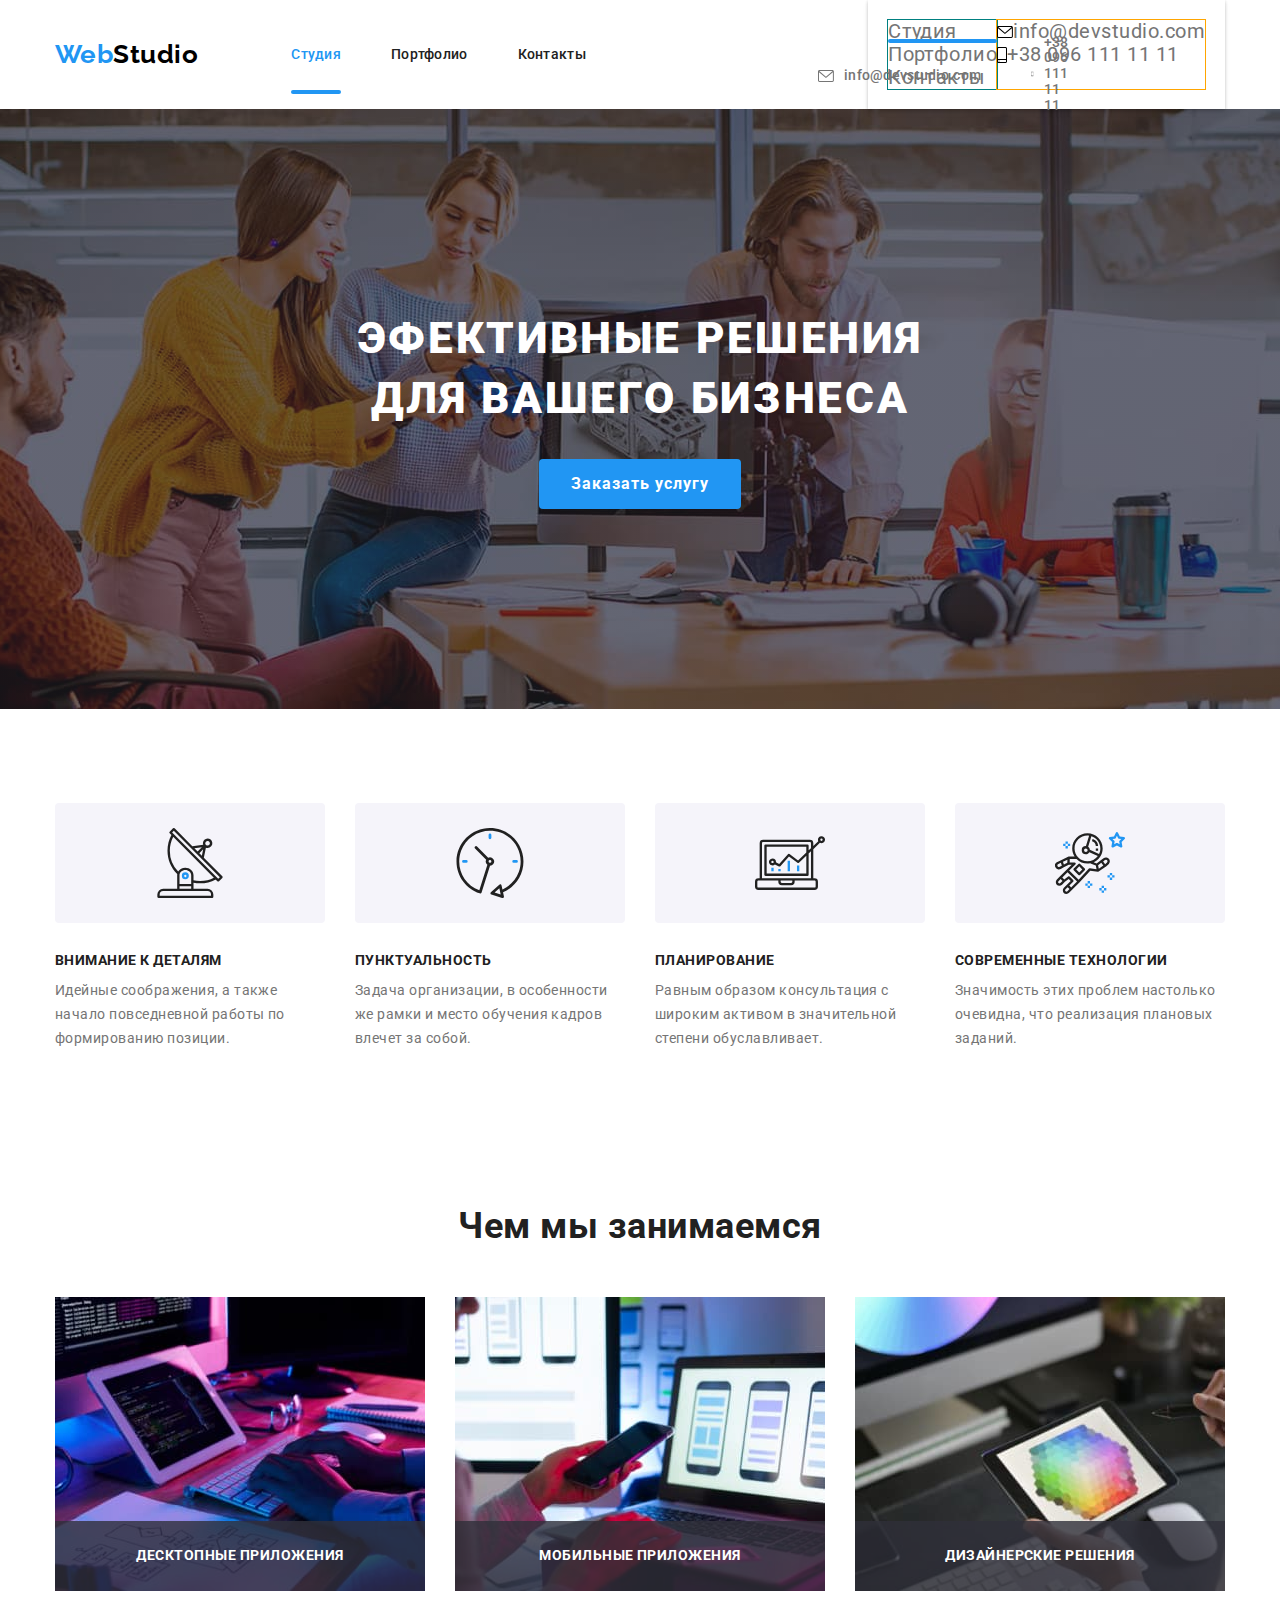
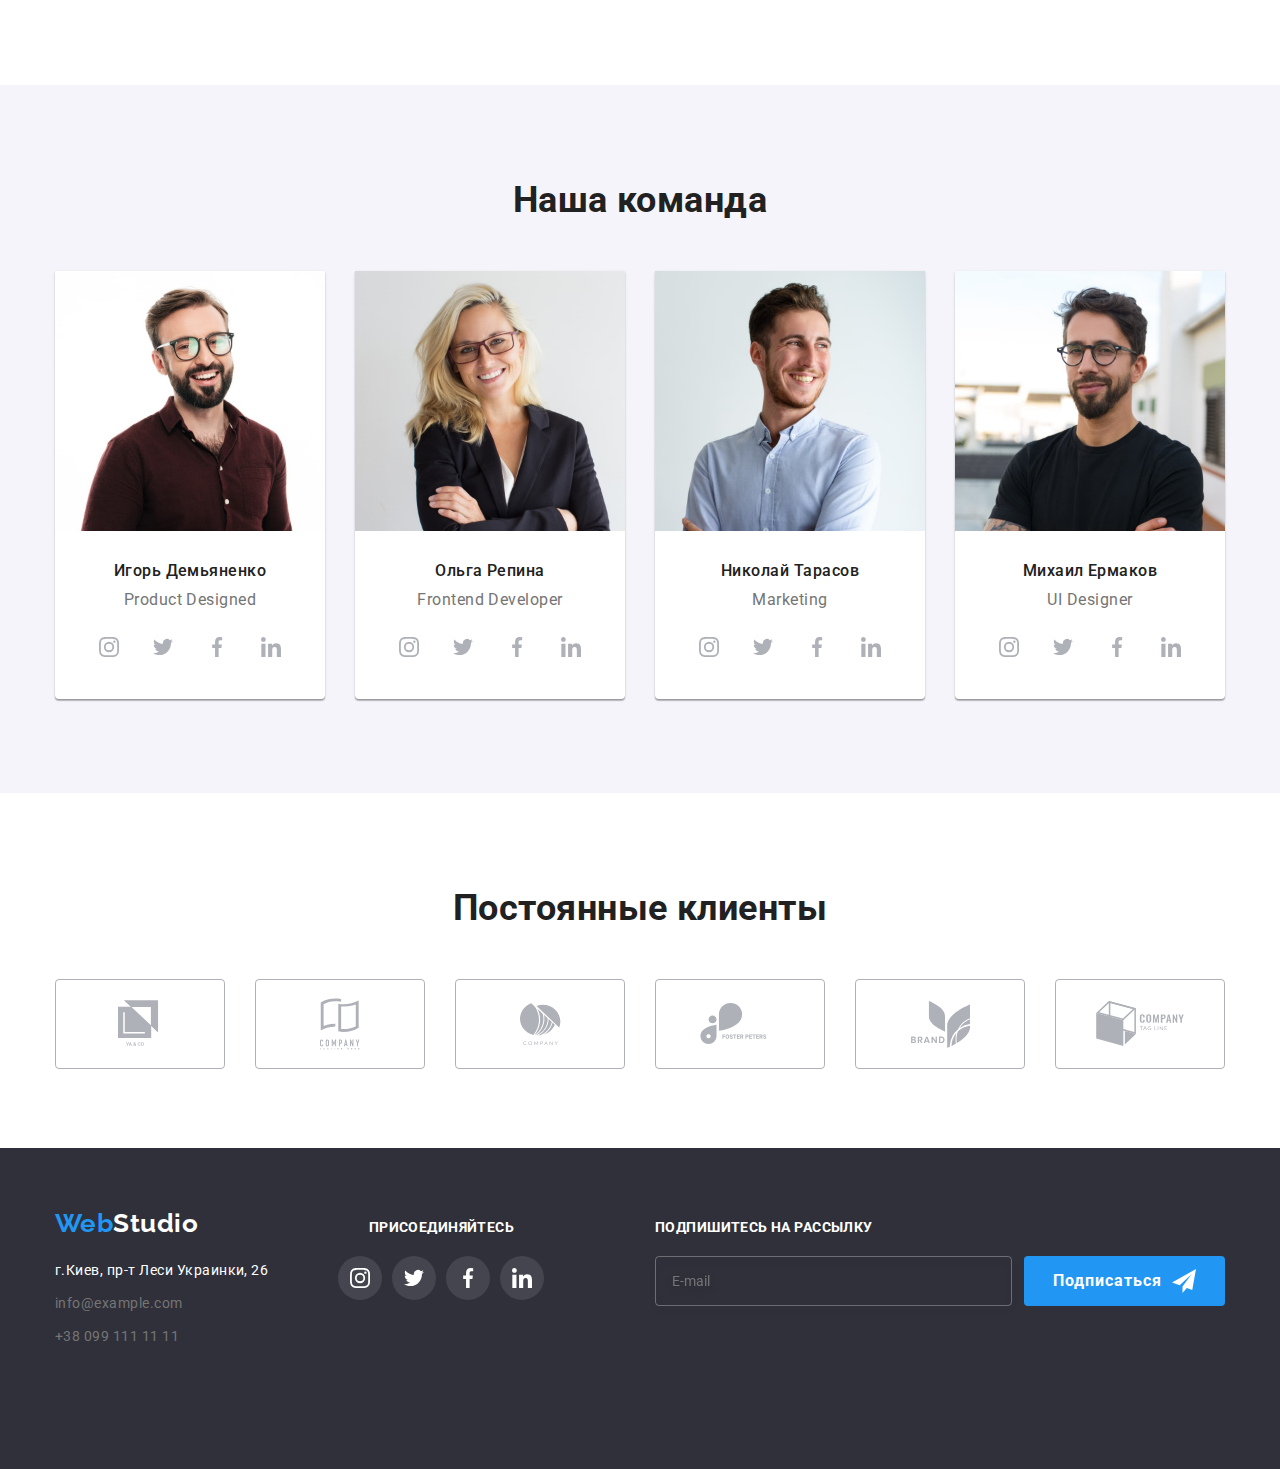
==== commit 006c35d3: "Delete some "calc" and it was easyer to continue" ====
--- a/index.html
+++ b/index.html
@@ -188,229 +188,229 @@
                 </section>
             
             <!--Наша команда-->
-            <section class="section-team">
-                <div class="container">
-                    <h2 class="title-team">
-                        Наша команда
-                    </h2>
-                    <ul class="team list">
-                        <li class="team-card">
-                            <img src="./images/игорь.jpg" alt="Игорь" width="270" height="260">
-                            <div class="team-text">   
-                                <h3 class="title">
-                                    Игорь Демьяненко
-                                </h3>
-                                <p class="team-paragraph">
-                                    Product Designed
-                                </p>
-                                <ul class="social-links list">
-                                    <li class="item-links">
-                                        <a href="https://www.instagram.com/" class="social-link svg">
-                                            <svg width="20" height="20">
-                                                <use href="./images/icons/sprite.svg#icon-instagram"></use>
-                                            </svg>
-                                        </a>
-                                    </li>
-                                    <li class="item-links">
-                                        <a href="https://twitter.com/" class="social-link svg">
-                                            <svg width="20" height="20">
-                                                <use href="./images/icons/sprite.svg#icon-twitter"></use>
-                                            </svg>
-                                        </a>
-                                    </li>
-                                    <li class="item-links">
-                                        <a href="https://www.facebook.com/" class="social-link svg">
-                                            <svg width="20" height="20">
-                                                <use href="./images/icons/sprite.svg#icon-facebook"></use>
-                                            </svg>
-                                        </a>
-                                    </li>
-                                    <li class="item-links">
-                                        <a href="https://www.linkedin.com/" class="social-link svg">
-                                            <svg width="20" height="20">
-                                                <use href="./images/icons/sprite.svg#icon-linkedin"></use>
-                                            </svg>
-                                        </a>
-                                    </li>
-                                </ul>
-                            </div>
-                        </li>
-                        <li class="team-card">
-                            <img src="./images/ольга.jpg" alt="Ольга" width="270" height="260">
-                            <div class="team-text">
-                                <h3 class="title">
-                                    Ольга Репина
-                                </h3>
-                                <p class="team-paragraph">
-                                    Frontend Developer
-                                </p>
-                                <ul class="social-links list">
-                                    <li class="item-links">
-                                        <a href="https://www.instagram.com/" class="social-link svg">
-                                            <svg width="20" height="20">
-                                                <use href="./images/icons/sprite.svg#icon-instagram"></use>
-                                            </svg>
-                                        </a>
-                                    </li>
-                                    <li class="item-links">
-                                        <a href="https://www.twitter.com" class="social-link svg">
-                                            <svg width="20" height="20">
-                                                <use href="./images/icons/sprite.svg#icon-twitter"></use>
-                                            </svg>
-                                        </a>
-                                    </li>
-                                    <li class="item-links">
-                                        <a href="https://www.facebook.com" class="social-link svg">
-                                            <svg width="20" height="20">
-                                                <use href="./images/icons/sprite.svg#icon-facebook"></use>
-                                            </svg>
-                                        </a>
-                                    </li>
-                                    <li class="item-links">
-                                        <a href="https://www.linkedin.com" class="social-link svg">
-                                            <svg width="20" height="20">
-                                                <use href="./images/icons/sprite.svg#icon-linkedin"></use>
-                                            </svg>
-                                        </a>
-                                    </li>
-                                </ul>
-                            </div>
-                        </li>
-                        <li class="team-card">
-                            <img src="./images/николай.jpg" alt="Николай" width="270" height="260">
-                            <div class="team-text">
-                                <h3 class="title">
-                                    Николай Тарасов
-                                </h3>
-                                <p class="team-paragraph">
-                                    Marketing
-                                </p>
-                                <ul class="social-links list">
-                                    <li class="item-links">
-                                        <a href="https://instagram.com" class="social-link svg">
-                                            <svg width="20" height="20">
-                                                <use href="./images/icons/sprite.svg#icon-instagram"></use>
-                                            </svg>
-                                        </a>
-                                    </li>
-                                    <li class="item-links">
-                                        <a href="https://twitter.com" class="social-link svg">
-                                            <svg width="20" height="20">
-                                                <use href="./images/icons/sprite.svg#icon-twitter"></use>
-                                            </svg>
-                                        </a>
-                                    </li>
-                                    <li class="item-links">
-                                        <a href="https://facebook.com" class="social-link svg">
-                                            <svg width="20" height="20">
-                                                <use href="./images/icons/sprite.svg#icon-facebook"></use>
-                                            </svg>
-                                        </a>
-                                    </li>
-                                    <li class="item-links">
-                                        <a href="https://linkedin.com" class="social-link svg">
-                                            <svg width="20" height="20">
-                                                <use href="./images/icons/sprite.svg#icon-linkedin"></use>
-                                            </svg>
-                                        </a>
-                                    </li>
-                                </ul>
-                            </div>
-                        </li>
-                        <li class="team-card">
-                            <img src="./images/михаил.jpg" alt="Михаил" width="270" height="260">
-                            <div class="team-text">
-                                <h3 class="title">
-                                    Михаил Ермаков
-                                </h3>
-                                <p class="team-paragraph">
-                                    UI Designer
-                                </p>
-                                <ul class="social-links list">
-                                    <li class="item-links">
-                                        <a href="https://instagram.com" class="social-link svg">
-                                            <svg width="20" height="20">
-                                                <use href="./images/icons/sprite.svg#icon-instagram"></use>
-                                            </svg>
-                                        </a>
-                                    </li>
-                                    <li class="item-links">
-                                        <a href="https://twitter.com" class="social-link svg">
-                                            <svg width="20" height="20">
-                                                <use href="./images/icons/sprite.svg#icon-twitter"></use>
-                                            </svg>
-                                        </a>
-                                    </li>
-                                    <li class="item-links">
-                                        <a href="https://facebook.com" class="social-link svg">
-                                            <svg width="20" height="20">
-                                                <use href="./images/icons/sprite.svg#icon-facebook"></use>
-                                            </svg>
-                                        </a>
-                                    </li>
-                                    <li class="item-links">
-                                        <a href="https://linkedin.com" class="social-link svg">
-                                            <svg width="20" height="20">
-                                                <use href="./images/icons/sprite.svg#icon-linkedin"></use>
-                                            </svg>
-                                        </a>
-                                    </li>
-                                </ul>
-                            </div>
-                        </li>
-                    </ul>
-                </div>
-            </section>
-            <!-- Постоянные клиенты regular-clients-->
-            <section class="section">
-                <div class="container">
-                    <h2 class="clients-title">Постоянные клиенты</h2>
-                    <ul class="clients">
-                        <li class="clients-card">
-                            <a  href="#" class="clients-link svg">
-                                <svg class="icon" width="44.27" height="49.23">
-                                    <use href="./images/icons/sprite.svg#icon-logoone"></use>
-                                </svg>
-                            </a>
-                        </li>
-                        <li class="clients-card">
-                            <a href="#" class="clients-link svg">
-                                <svg class="icon" width="40" height="52">
-                                    <use href="./images/icons/sprite.svg#icon-logotwo"></use>
-                                </svg>
-                            </a>
-                        </li>
-                        <li class="clients-card">
-                            <a href="#" class="clients-link svg">
-                                <svg class="icon" width="41" height="42.6">
-                                    <use href="./images/icons/sprite.svg#icon-logothree"></use>
-                                </svg>
-                            </a>
-                        </li>
-                        <li class="clients-card">
-                            <a href="#" class="clients-link svg">
-                                <svg class="icon" width="79.66" height="42.02">
-                                    <use href="./images/icons/sprite.svg#icon-logofour"></use>
-                                </svg>
-                            </a>
-                        </li>
-                        <li class="clients-card">
-                            <a href="#" class="clients-link svg">
-                                <svg class="icon" width="59" height="47">
-                                    <use href="./images/icons/sprite.svg#icon-logofive"></use>
-                                </svg>
-                            </a>
-                        </li>
-                        <li class="clients-card">
-                            <a href="#" class="clients-link svg">
-                                <svg class="icon" width="88.48" height="45.44">
-                                    <use href="./images/icons/sprite.svg#icon-logosix"></use>
-                                </svg>
-                            </a>
-                        </li>
-                    </ul>
-                </div>
-            </section>
+                <section class="section-team">
+                    <div class="container">
+                        <h2 class="title-team">
+                            Наша команда
+                        </h2>
+                        <ul class="team list">
+                            <li class="team-card">
+                                <img src="./images/игорь.jpg" alt="Игорь" width="270" height="260">
+                                <div class="team-text">   
+                                    <h3 class="title">
+                                        Игорь Демьяненко
+                                    </h3>
+                                    <p class="team-paragraph">
+                                        Product Designed
+                                    </p>
+                                    <ul class="social-links list">
+                                        <li class="item-links">
+                                            <a href="https://www.instagram.com/" class="social-link svg">
+                                                <svg width="20" height="20">
+                                                    <use href="./images/icons/sprite.svg#icon-instagram"></use>
+                                                </svg>
+                                            </a>
+                                        </li>
+                                        <li class="item-links">
+                                            <a href="https://twitter.com/" class="social-link svg">
+                                                <svg width="20" height="20">
+                                                    <use href="./images/icons/sprite.svg#icon-twitter"></use>
+                                                </svg>
+                                            </a>
+                                        </li>
+                                        <li class="item-links">
+                                            <a href="https://www.facebook.com/" class="social-link svg">
+                                                <svg width="20" height="20">
+                                                    <use href="./images/icons/sprite.svg#icon-facebook"></use>
+                                                </svg>
+                                            </a>
+                                        </li>
+                                        <li class="item-links">
+                                            <a href="https://www.linkedin.com/" class="social-link svg">
+                                                <svg width="20" height="20">
+                                                    <use href="./images/icons/sprite.svg#icon-linkedin"></use>
+                                                </svg>
+                                            </a>
+                                        </li>
+                                    </ul>
+                                </div>
+                            </li>
+                            <li class="team-card">
+                                <img src="./images/ольга.jpg" alt="Ольга" width="270" height="260">
+                                <div class="team-text">
+                                    <h3 class="title">
+                                        Ольга Репина
+                                    </h3>
+                                    <p class="team-paragraph">
+                                        Frontend Developer
+                                    </p>
+                                    <ul class="social-links list">
+                                        <li class="item-links">
+                                            <a href="https://www.instagram.com/" class="social-link svg">
+                                                <svg width="20" height="20">
+                                                    <use href="./images/icons/sprite.svg#icon-instagram"></use>
+                                                </svg>
+                                            </a>
+                                        </li>
+                                        <li class="item-links">
+                                            <a href="https://www.twitter.com" class="social-link svg">
+                                                <svg width="20" height="20">
+                                                    <use href="./images/icons/sprite.svg#icon-twitter"></use>
+                                                </svg>
+                                            </a>
+                                        </li>
+                                        <li class="item-links">
+                                            <a href="https://www.facebook.com" class="social-link svg">
+                                                <svg width="20" height="20">
+                                                    <use href="./images/icons/sprite.svg#icon-facebook"></use>
+                                                </svg>
+                                            </a>
+                                        </li>
+                                        <li class="item-links">
+                                            <a href="https://www.linkedin.com" class="social-link svg">
+                                                <svg width="20" height="20">
+                                                    <use href="./images/icons/sprite.svg#icon-linkedin"></use>
+                                                </svg>
+                                            </a>
+                                        </li>
+                                    </ul>
+                                </div>
+                            </li>
+                            <li class="team-card">
+                                <img src="./images/николай.jpg" alt="Николай" width="270" height="260">
+                                <div class="team-text">
+                                    <h3 class="title">
+                                        Николай Тарасов
+                                    </h3>
+                                    <p class="team-paragraph">
+                                        Marketing
+                                    </p>
+                                    <ul class="social-links list">
+                                        <li class="item-links">
+                                            <a href="https://instagram.com" class="social-link svg">
+                                                <svg width="20" height="20">
+                                                    <use href="./images/icons/sprite.svg#icon-instagram"></use>
+                                                </svg>
+                                            </a>
+                                        </li>
+                                        <li class="item-links">
+                                            <a href="https://twitter.com" class="social-link svg">
+                                                <svg width="20" height="20">
+                                                    <use href="./images/icons/sprite.svg#icon-twitter"></use>
+                                                </svg>
+                                            </a>
+                                        </li>
+                                        <li class="item-links">
+                                            <a href="https://facebook.com" class="social-link svg">
+                                                <svg width="20" height="20">
+                                                    <use href="./images/icons/sprite.svg#icon-facebook"></use>
+                                                </svg>
+                                            </a>
+                                        </li>
+                                        <li class="item-links">
+                                            <a href="https://linkedin.com" class="social-link svg">
+                                                <svg width="20" height="20">
+                                                    <use href="./images/icons/sprite.svg#icon-linkedin"></use>
+                                                </svg>
+                                            </a>
+                                        </li>
+                                    </ul>
+                                </div>
+                            </li>
+                            <li class="team-card">
+                                <img src="./images/михаил.jpg" alt="Михаил" width="270" height="260">
+                                <div class="team-text">
+                                    <h3 class="title">
+                                        Михаил Ермаков
+                                    </h3>
+                                    <p class="team-paragraph">
+                                        UI Designer
+                                    </p>
+                                    <ul class="social-links list">
+                                        <li class="item-links">
+                                            <a href="https://instagram.com" class="social-link svg">
+                                                <svg width="20" height="20">
+                                                    <use href="./images/icons/sprite.svg#icon-instagram"></use>
+                                                </svg>
+                                            </a>
+                                        </li>
+                                        <li class="item-links">
+                                            <a href="https://twitter.com" class="social-link svg">
+                                                <svg width="20" height="20">
+                                                    <use href="./images/icons/sprite.svg#icon-twitter"></use>
+                                                </svg>
+                                            </a>
+                                        </li>
+                                        <li class="item-links">
+                                            <a href="https://facebook.com" class="social-link svg">
+                                                <svg width="20" height="20">
+                                                    <use href="./images/icons/sprite.svg#icon-facebook"></use>
+                                                </svg>
+                                            </a>
+                                        </li>
+                                        <li class="item-links">
+                                            <a href="https://linkedin.com" class="social-link svg">
+                                                <svg width="20" height="20">
+                                                    <use href="./images/icons/sprite.svg#icon-linkedin"></use>
+                                                </svg>
+                                            </a>
+                                        </li>
+                                    </ul>
+                                </div>
+                            </li>
+                        </ul>
+                    </div>
+                </section>
+                <!-- Постоянные клиенты regular-clients-->
+                <section class="section">
+                    <div class="container">
+                        <h2 class="clients-title">Постоянные клиенты</h2>
+                        <ul class="clients">
+                            <li class="clients-card">
+                                <a  href="#" class="clients-link svg">
+                                    <svg class="icon" width="44.27" height="49.23">
+                                        <use href="./images/icons/sprite.svg#icon-logoone"></use>
+                                    </svg>
+                                </a>
+                            </li>
+                            <li class="clients-card">
+                                <a href="#" class="clients-link svg">
+                                    <svg class="icon" width="40" height="52">
+                                        <use href="./images/icons/sprite.svg#icon-logotwo"></use>
+                                    </svg>
+                                </a>
+                            </li>
+                            <li class="clients-card">
+                                <a href="#" class="clients-link svg">
+                                    <svg class="icon" width="41" height="42.6">
+                                        <use href="./images/icons/sprite.svg#icon-logothree"></use>
+                                    </svg>
+                                </a>
+                            </li>
+                            <li class="clients-card">
+                                <a href="#" class="clients-link svg">
+                                    <svg class="icon" width="79.66" height="42.02">
+                                        <use href="./images/icons/sprite.svg#icon-logofour"></use>
+                                    </svg>
+                                </a>
+                            </li>
+                            <li class="clients-card">
+                                <a href="#" class="clients-link svg">
+                                    <svg class="icon" width="59" height="47">
+                                        <use href="./images/icons/sprite.svg#icon-logofive"></use>
+                                    </svg>
+                                </a>
+                            </li>
+                            <li class="clients-card">
+                                <a href="#" class="clients-link svg">
+                                    <svg class="icon" width="88.48" height="45.44">
+                                        <use href="./images/icons/sprite.svg#icon-logosix"></use>
+                                    </svg>
+                                </a>
+                            </li>
+                        </ul>
+                    </div>
+                </section>
         </main>
             <!--Подвал-->
             <footer class="footer">
--- a/css/main.min.css
+++ b/css/main.min.css
@@ -1,2 +1,2 @@
-html{box-sizing:border-box}*,*::before,*::after{box-sizing:inherit}body{background-color:#fff;color:#212121;font-family:"Roboto",sans-serif;font-style:normal;font-weight:400;letter-spacing:0.03em}img{display:block}h2{padding:0;margin:0}ul,li{display:block;padding:0;margin:0}.link{color:#757575;font-style:normal;transition:color 250ms cubic-bezier(0.4, 0, 0.2, 1)}.svg{fill:#afb1b8;transition:fill 250ms cubic-bezier(0.4, 0, 0.2, 1)}.svg:hover{fill:#fff}.list{text-decoration:none;list-style:none;padding:0;margin:0}@media screen and (min-width: 1200px){.list{display:flex;align-items:center}}.container{padding-left:15px;padding-right:15px;margin-left:auto;margin-right:auto;max-width:1200px}@media screen and (min-width: 480px){.container{width:480px}}@media screen and (min-width: 768px){.container{width:768px}}@media screen and (min-width: 1200px){.container{width:1200px}}.logo{font-family:"Raleway",sans-serif;font-weight:700;font-size:24px;line-height:1.16}@media screen and (min-width: 1200px){.logo{font-size:26px;line-height:1.2}}.web{color:#2196f3}button{background-color:#f5f4fa;color:#212121;font-family:inherit;font-weight:500;font-size:16px;line-height:1.63;cursor:pointer;border:0px solid transparent;padding:6px 24px;border-color:#f5f4fa;border-radius:4px;transition:background-color 250ms cubic-bezier(0.4, 0, 0.2, 1),color 250ms cubic-bezier(0.4, 0, 0.2, 1),box-shadow 250ms cubic-bezier(0.4, 0, 0.2, 1)}button:hover,button:focus{color:#fff;background-color:#2196f3;border-color:#2196f3;box-shadow:0px 3px 1px rgba(0,0,0,0.1),0px 1px 2px rgba(0,0,0,0.08),0px 2px 2px rgba(0,0,0,0.12)}.visually-hidden{position:absolute;width:1px;height:1px;margin:-1px;border:0;padding:0;white-space:nowrap;clip-path:inset(100%);clip:rect(0 0 0 0);overflow:hidden}.nav .logo{color:#000}.container-nav{position:relative;padding-left:15px;padding-right:15px;margin-left:auto;margin-right:auto;display:flex;align-items:center;justify-content:space-between}@media screen and (min-width: 480px){.container-nav{width:480px}}@media screen and (min-width: 1200px){.container-nav{width:1200px}}.nav{display:flex;align-items:center;padding:16px 0px}@media screen and (min-width: 768px){.nav{padding:26px 0px}}@media screen and (min-width: 1200px){.nav{padding:0}}.site-nav{display:none}@media screen and (min-width: 1200px){.site-nav{display:flex;margin-left:93px}}@media screen and (min-width: 480px){.site-nav .item+.item{margin-left:50px}}.site-nav .link{color:#212121;font-weight:500;font-size:14px;line-height:1.14;letter-spacing:0.02em;display:block;padding-top:32px;padding-bottom:32px;transition:color 250ms cubic-bezier(0.4, 0, 0.2, 1)}.site-nav .link:hover,.site-nav .link:focus{color:#2196f3}.site-nav .link.current{color:#2196f3}.item{position:relative}.item .current::before{content:'';position:absolute;bottom:0;left:0;display:inline-block;background-color:#2196f3;width:100%;height:4px;border-radius:2px}.nav-address{display:none}@media screen and (min-width: 1200px){.nav-address{color:#757575;font-weight:500;font-size:14px;line-height:1.14;letter-spacing:0.02em;display:flex;margin-left:auto;align-items:baseline}}.nav-address .item+.item{margin-left:50px}.nav-address .link:hover,.nav-address .link:focus{color:#2196f3}.nav .link:hover,.nav .link:focus{color:#2196f3}.nav-address svg{fill:currentColor;padding:0;margin-right:10px}.menu-button{display:inline-flex;margin:0;padding:0;border:none;background-color:transparent}@media screen and (min-width: 768px){.menu-button{display:none}}.menu-button .icon-crosss{display:none}.menu-button.is-open .icon-crosss{display:block}.menu-button.is-open .icon-menu{display:none}.menu-container{background-color:#fff;padding:20px;text-align:center;font-size:20px;box-shadow:0px 4px 8px rgba(0,0,0,0.04),0px 2px 4px rgba(0,0,0,0.08),0px 1px 3px rgba(0,0,0,0.16)}@media screen and (max-width: 767px){.menu-container{display:none;position:absolute;top:100%;left:0;height:453px;width:100%}.menu-container.is-open{display:block}}@media screen and (min-width: 768px){.menu-container{display:flex}}.site-nav,.nav-address{height:40px;width:50px}.navigation{outline:1px solid teal}.contacts{outline:1px solid orange}.portfolio-header{border-bottom:1px solid #ececec}.hero{background-color:#c4c4c4;text-align:center;padding:200px 0px;max-width:1600px;height:600px;margin-left:auto;margin-right:auto;background-image:linear-gradient(to bottom, rgba(47,48,58,0.4), rgba(47,48,58,0.4)),url("../images/icons/фон.jpg");background-repeat:no-repeat;background-size:cover;background-position:center}.hero-title{color:#fff;font-weight:900;letter-spacing:0.06em;font-size:26px;line-height:1.61;text-transform:uppercase;margin-top:0;margin-bottom:30px}@media screen and (min-width: 1200px){.hero-title{font-size:44px;line-height:1.36;margin-top:0}}.button{color:#fff;background-color:#2196f3;font-weight:700;font-size:16px;line-height:1.88;letter-spacing:0.06em;text-align:center;display:inline-block;padding:10px 32px;border-radius:4px}.title{color:#212121;font-weight:700;font-size:36px;line-height:1.17;text-align:center;margin-top:0;margin-bottom:0}.section-features{padding-top:60px;padding-bottom:60px}@media screen and (min-width: 1200px){.section-features{padding-top:94px}}.features-title{color:#212121;font-weight:700;font-size:14px;line-height:1.14;text-transform:uppercase;text-align:center;margin-top:0;margin-bottom:10px}@media screen and (min-width: 768px){.features-title{text-align:start}}.features{display:flex;flex-wrap:wrap;margin:-15px}@media screen and (min-width: 768px){.features{justify-content:center;margin:0}}.features-item{margin:15px}@media screen and (min-width: 768px){.features-item{width:calc((100% - 2 * 30px) / 2);margin:0;margin-right:30px;margin-bottom:30px}.features-item:nth-child(2n){margin-right:0}.features-item:nth-last-child(-n+2){margin-bottom:0px}}@media screen and (min-width: 1200px){.features-item{width:calc((100% - 3 * 30px) / 4);margin:0;margin-right:30px}.features-item:nth-child(2n){margin-right:30px}.features-item:nth-child(4n){margin-right:0}}.container-features{background-color:#f5f4fa;display:flex;align-items:center;justify-content:center;padding-top:25px;padding-bottom:25px;margin-bottom:30px;border-radius:4px}@media screen and (min-width: 1200px){.container-features{flex-wrap:wrap;width:270px;height:120px}}p{margin-top:0;margin-bottom:0}.features .paragraph{color:#757575;font-size:14px;line-height:1.71}.specialization{display:none}@media screen and (min-width: 1200px){.specialization{display:block;padding-top:94px;padding-bottom:94px}}.work{display:flex}.work-title{color:#212121;font-weight:700;font-size:36px;line-height:1.17;text-align:center;margin-top:0;margin-bottom:50px}.work-photo{position:relative;width:calc((100% - 2 * 30px) / 3);margin-right:30px}.work-photo:nth-child(3n){margin-right:0}.label{color:#fff;background-color:rgba(47,48,58,0.8);position:absolute;bottom:0;left:0;padding:27px 0px;width:100%;font-weight:700;font-size:14px;line-height:1.14;text-align:center}.team{justify-content:center;margin-bottom:-30px}@media screen and (min-width: 768px){.team{display:flex;flex-wrap:wrap}}@media screen and (min-width: 1200px){.team{display:flex}}.team-card{background-color:#fff;box-shadow:0px 1px 3px rgba(0,0,0,0.12),0px 1px 1px rgba(0,0,0,0.14),0px 2px 1px rgba(0,0,0,0.2);border-radius:0px 0px 4px 4px;margin-bottom:30px}@media screen and (min-width: 768px){.team-card{width:calc((100% - 2 * 30px) / 2);margin-right:30px}.team-card:nth-child(2n){margin-right:0}}@media screen and (min-width: 1200px){.team-card{width:calc((100% - 3 * 30px) / 4);margin-right:30px}.team-card:nth-child(2n){margin-right:30px}.team-card:nth-child(4n){margin-right:0}}.team-paragraph{color:#757575;font-size:16px;line-height:1.19;text-align:center}.section-team{background-color:#f5f4fa;padding-top:60px;padding-bottom:60px}@media screen and (min-width: 1200px){.section-team{padding-top:94px;padding-bottom:94px}}.team .title{font-weight:500;font-size:16px;line-height:1.19;text-align:center;margin-bottom:10px}.title-team{color:#212121;font-weight:700;font-size:28px;line-height:1.17;text-align:center;margin-top:0;margin-bottom:30px}@media screen and (min-width: 1200px){.title-team{font-size:36px;line-height:1.17;margin-bottom:50px}}.team-text{padding:30px 32px}.section .title{text-align:center;margin-top:0;margin-bottom:50px}.social-links{display:flex;margin-top:16px;justify-content:center}.social-link{display:flex;flex-wrap:wrap;box-sizing:border-box;align-items:center;justify-content:center;width:44px;height:44px;padding:0;margin:0;border-radius:50%}.item-links{border-radius:50%;transition:background-color 250ms cubic-bezier(0.4, 0, 0.2, 1)}.item-links:hover{background-color:#2196f3}.item-links:not(:last-child){margin-right:10px}.clients-title{color:#212121;font-weight:700;text-align:center;font-size:28px;line-height:1.17;margin-top:0;margin-bottom:30px}@media screen and (min-width: 1200px){.clients-title{font-size:36px;line-height:1.17;margin-bottom:50px}}.clients{display:flex;flex-wrap:wrap}@media screen and (min-width: 1200px){.clients{flex-wrap:nowrap;margin-bottom:-30px}}.clients-link{display:flex;flex-wrap:wrap;border:1px solid #afb1b8;border-radius:4px;box-sizing:border-box;align-items:center;justify-content:center;width:170px;height:90px;padding:0;margin:0;transition:border-color 250ms cubic-bezier(0.4, 0, 0.2, 1),fill 250ms cubic-bezier(0.4, 0, 0.2, 1)}.clients-card{width:calc((100% - 2 * 30px) / 2);margin-right:30px;margin-bottom:30px}.clients-card:nth-last-child(-n+2){margin-bottom:0}@media screen and (min-width: 768px){.clients-card{width:calc((100% - 3 * 30px) / 3)}.clients-card:nth-child(3n){margin-right:0px}}@media screen and (min-width: 1200px){.clients-card{width:calc((100% - 5 * 30px) / 6)}.clients-card:nth-child(3n){margin-right:30px}.clients-card:nth-child(6n){margin-right:0px}}.clients-card a:hover{fill:#2196f3;border-color:#2196f3}.buttons{display:flex;justify-content:center;margin-bottom:50px}.filters{margin-right:8px}.filters:nth-child(5n){margin-right:0}.section{padding-top:60px;padding-bottom:60px}@media screen and (min-width: 1200px){.section{padding-top:94px;padding-bottom:94px}}.container-projects{padding-left:15px;padding-right:15px;margin-left:auto;margin-right:auto;width:1200px}.projects{display:flex;flex-wrap:wrap}.projects-element{width:calc((100% - 60px) / 3);margin-right:30px;margin-bottom:30px}.projects-element:nth-child(3n){margin-right:0}.projects-element:nth-last-child(-n+3){margin-bottom:0}.projects-link{display:block;transition:box-shadow 250ms cubic-bezier(0.4, 0, 0.2, 1)}.projects-link:hover,.projects-link:focus{box-shadow:0px 1px 1px rgba(0,0,0,0.12),0px 4px 4px rgba(0,0,0,0.06),1px 4px 6px rgba(0,0,0,0.16)}.projects-img{position:relative;overflow:hidden}.submenu{position:absolute;left:0;top:0;width:100%;height:auto;padding:63px 24px;font-size:18px;line-height:1.6;color:#fff;background-color:rgba(33,150,243,0.9);transform:translateY(100%);transition:transform 250ms cubic-bezier(0.4, 0, 0.2, 1)}.projects-link:hover .submenu,.projects-link:focus .submenu{transform:translateY(0%)}.projects-title{color:#212121;font-weight:700;font-size:18px;line-height:2;letter-spacing:0.06em;margin-bottom:4px}.projects-text{box-sizing:border-box;border:1px solid #eee;border-top:none;padding:20px 24px}.projects .paragraph{color:#757575;font-size:16px;line-height:1.87}.backdrop{position:fixed;top:0;left:0;transform:opacity 250ms cubic-bezier(0.4, 0, 0.2, 1);width:100%;height:100%;background-color:rgba(0,0,0,0.2);transition:opacity 250ms cubic-bezier(0.4, 0, 0.2, 1);overflow-y:scroll}.backdrop.is-hidden{opacity:0;pointer-events:none}.backdrop.is-hidden .modal{transform:translate(-50%, -50%) scale(0.9)}.modal{position:absolute;left:50%;top:50%;width:528px;height:581px;padding:40px;border-radius:4px;box-shadow:0px 1px 3px rgba(0,0,0,0.12),0px 1px 1px rgba(0,0,0,0.14),0px 2px 1px rgba(0,0,0,0.2);background-color:#fff;transform:translate(-50%, -50%) scale(1);transition:transform 250ms cubic-bezier(0.4, 0, 0.2, 1)}.modal-button{position:absolute;top:0;right:0;display:flex;justify-content:center;align-items:center;border-radius:50%;background:#fff;border:1px solid rgba(0,0,0,0.1);box-sizing:border-box;margin:8px;width:30px;height:30px;padding:0;transition:fill 250ms cubic-bezier(0.4, 0, 0.2, 1)}.modal-button:hover,.modal-button:focus{fill:#2196f3;background-color:#fff;box-shadow:none;border-color:rgba(0,0,0,0.1)}.modal-title{font-weight:700;font-size:20px;line-height:1.15;text-align:center;margin-top:0;margin-bottom:12px;color:#212121}.modal-input{width:auto;height:auto;display:flex;flex-direction:column}.form{font-size:12px;line-height:1.16;letter-spacing:0.01em;color:#757575;display:flex;flex-direction:column}.form-field{position:relative;display:flex;flex-direction:column;margin-bottom:10px;transition:fill 250ms cubic-bezier(0.4, 0, 0.2, 1)}.form-field:hover{fill:#2196f3;border-color:#2196f3;cursor:pointer}.form-field:focus-within>.form-icon{fill:#2196f3}.form-field:focus-within>.form-input{border-color:#2196f3;cursor:text;outline:0}.form-field:focus-within>.form-textarea{border-color:#2196f3;cursor:text;outline:0}.form-icon{position:absolute;top:50%;left:15px}.form-field:nth-child(5n){margin-bottom:0}.form-field .form-label{display:flex;justify-content:flex-start;margin-bottom:4px}.form-input{position:relative;margin:0;padding:12px 42px;border:1px solid rgba(33,33,33,0.2);box-sizing:border-box;border-radius:4px;transition:border-color 250ms cubic-bezier(0.4, 0, 0.2, 1)}.form-input:focus{border-color:#2196f3;outline:0;cursor:text}.form-input:hover{fill:#2196f3;border-color:#2196f3;cursor:pointer}.form-checkbox{font-size:14px;line-height:1.71;color:#757575}.form-field .form-label::placeholder{font-size:14px;line-height:1.14;letter-spacing:0.01em;color:rgba(117,117,117,0.5)}.form-textarea{border:1px solid rgba(33,33,33,0.2);box-sizing:border-box;border-radius:4px;padding:12px 16px;resize:none;height:120px;transition:border-color 250ms cubic-bezier(0.4, 0, 0.2, 1)}.form-textarea:hover{fill:#2196f3;border-color:#2196f3;cursor:pointer}.checkbox-label{display:inline-block;font-size:14px;line-height:1.71;letter-spacing:0.03em;display:flex;align-items:center;justify-content:center;margin-top:20px;margin-bottom:30px}.checkbox{position:absolute;width:1px;height:1px;margin:-1px;border:0;padding:0;white-space:nowrap;clip-path:inset(100%);clip:rect(0 0 0 0);overflow:hidden}.checkbox-text{display:flex;align-items:center}.checkbox-text:before{content:'';display:inline-block;width:16px;height:15px;border:2px solid #212121;border-radius:2px;margin-right:7px;transition:background-color 250ms cubic-bezier(0.4, 0, 0.2, 1),background-image 250ms cubic-bezier(0.4, 0, 0.2, 1),border-color 250ms cubic-bezier(0.4, 0, 0.2, 1),border-radius 250ms cubic-bezier(0.4, 0, 0.2, 1)}.checkbox:checked+.checkbox-text:before{border-color:transparent;border-radius:2px;background-color:#2196f3;background-image:url("../images/icons/check.svg");background-size:contain;background-origin:border-box}.checkbox-link{margin-left:5px}.form-button{padding:10px 0;width:200px;margin-right:auto;margin-left:auto;color:#fff;background-color:#2196f3;box-shadow:0px 4px 4px rgba(0,0,0,0.15);font-weight:700;font-size:16px;line-height:1.87;letter-spacing:0.06em;align-items:center;text-align:center;transition:background-color 250ms cubic-bezier(0.4, 0, 0.2, 1),border-color 250ms cubic-bezier(0.4, 0, 0.2, 1),box-shadow 250ms cubic-bezier(0.4, 0, 0.2, 1)}.form-button:hover,.form-button:focus{border-color:#188ce8;background-color:#188ce8;box-shadow:0px 4px 4px rgba(0,0,0,0.15)}.container-footer{display:flex;flex-direction:column;padding-left:15px;padding-right:15px;margin-left:auto;margin-right:auto;max-width:1200px}@media screen and (min-width: 768px){.container-footer{width:768px}}@media screen and (min-width: 1200px){.container-footer{justify-content:space-between;align-items:baseline;display:flex;flex-wrap:wrap;flex-direction:row;padding-left:15px;padding-right:15px;margin-left:auto;margin-right:auto;width:1200px}}.footer{background-color:#2f303a;font-size:14px;line-height:1.71;flex-direction:row;padding:60px 0px}.footer .logo{color:#fff}.container-footer .logo{display:inline-block;margin-bottom:20px}@media screen and (min-width: 768px){.flex{display:flex;justify-content:center}}@media screen{.flex{align-items:baseline}}.container-logo{display:flex;flex-direction:column;align-items:center;margin-bottom:60px}@media screen and (min-width: 1200px){.container-logo{align-items:flex-start}}.address{font-style:normal;font-size:14px;line-height:1.71;display:contents}@media screen and (min-width: 1200px){.address{display:inline-block}}.address .paragraph{color:#fff;margin-bottom:8px}@media screen and (min-width: 1200px){.address .paragraph{margin-bottom:9px}}.footer-address{color:rgba(255,255,255,0.6);flex-direction:column;align-items:baseline}.footer-address-link{margin-bottom:9px}.footer-address-link:nth-child(2n){margin-bottom:0}.footer-address .link:hover,.footer-address .link:focus{color:#2196f3}.connect{display:flex;flex-direction:column;align-items:center;margin-bottom:60px}@media screen and (min-width: 768px){.connect{margin-left:165px}}@media screen and (min-width: 1200px){.connect{margin-left:70px}}.links{display:flex;flex-wrap:wrap;box-sizing:border-box;border-radius:50%;justify-content:center;align-items:center;transition:background-color 250ms cubic-bezier(0.4, 0, 0.2, 1)}.links:hover{fill:#fff;background-color:#2196f3}.links:not(:last-child){margin-right:10px}.links-footer{display:flex}.footer-link{display:flex;flex-wrap:wrap;box-sizing:border-box;align-items:center;justify-content:center;width:44px;height:44px;padding:0;margin:0;fill:#fff;background-color:rgba(255,255,255,0.1);border-radius:50%}.footer-title{color:#fff;font-family:Roboto;font-style:normal;font-weight:700;font-size:14px;line-height:1.14;letter-spacing:0.03em;text-transform:uppercase;margin-bottom:20px}.subscribe{display:flex;flex-direction:column;align-items:center}@media screen and (min-width: 1200px){.subscribe{display:inline-block;margin-left:93px;width:570px}}.footer-form{display:contents}@media screen and (min-width: 1200px){.footer-form{display:flex;align-items:baseline}}.footer-input{padding:15px 16px;border:1px solid rgba(255,255,255,0.3);box-sizing:border-box;filter:drop-shadow(0px 4px 4px rgba(0,0,0,0.15));border-radius:4px;height:50px;margin-left:auto;margin-right:auto;width:100%;max-width:450px;background-color:transparent;color:rgba(255,255,255,0.6)}.footer-input:placeholder{font-size:16px;line-height:1.25;color:rgba(255,255,255,0.6)}@media screen and (max-width: 1199px){.footer-input{margin-bottom:20px}}@media screen and (min-width: 1200px){.footer-input{margin-right:12px;width:358px}}.footer-button{display:flex;padding:10px 29px;color:#fff;background-color:#2196f3;font-weight:700;font-size:16px;line-height:1.87;align-items:center;text-align:center;letter-spacing:0.06em}.footer-button svg{margin-left:10px}
+html{box-sizing:border-box}*,*::before,*::after{box-sizing:inherit}body{background-color:#fff;color:#212121;font-family:"Roboto",sans-serif;font-style:normal;font-weight:400;letter-spacing:0.03em}img{display:block;max-width:100%;height:auto}h2{padding:0;margin:0}ul,li{display:block;padding:0;margin:0}.link{color:#757575;font-style:normal;transition:color 250ms cubic-bezier(0.4, 0, 0.2, 1)}.svg{fill:#afb1b8;transition:fill 250ms cubic-bezier(0.4, 0, 0.2, 1)}.svg:hover{fill:#fff}.list{text-decoration:none;list-style:none;padding:0;margin:0}@media screen and (min-width: 1200px){.list{display:flex;align-items:center}}.container{padding-left:15px;padding-right:15px;margin-left:auto;margin-right:auto;max-width:1200px}@media screen and (min-width: 480px){.container{width:480px}}@media screen and (min-width: 768px){.container{width:768px}}@media screen and (min-width: 1200px){.container{width:1200px}}.logo{font-family:"Raleway",sans-serif;font-weight:700;font-size:24px;line-height:1.16}@media screen and (min-width: 1200px){.logo{font-size:26px;line-height:1.2}}.web{color:#2196f3}button{background-color:#f5f4fa;color:#212121;font-family:inherit;font-weight:500;font-size:16px;line-height:1.63;cursor:pointer;border:0px solid transparent;padding:6px 24px;border-color:#f5f4fa;border-radius:4px;transition:background-color 250ms cubic-bezier(0.4, 0, 0.2, 1),color 250ms cubic-bezier(0.4, 0, 0.2, 1),box-shadow 250ms cubic-bezier(0.4, 0, 0.2, 1)}button:hover,button:focus{color:#fff;background-color:#2196f3;border-color:#2196f3;box-shadow:0px 3px 1px rgba(0,0,0,0.1),0px 1px 2px rgba(0,0,0,0.08),0px 2px 2px rgba(0,0,0,0.12)}.visually-hidden{position:absolute;width:1px;height:1px;margin:-1px;border:0;padding:0;white-space:nowrap;clip-path:inset(100%);clip:rect(0 0 0 0);overflow:hidden}.nav .logo{color:#000}.container-nav{position:relative;padding-left:15px;padding-right:15px;margin-left:auto;margin-right:auto;display:flex;align-items:center;justify-content:space-between}@media screen and (min-width: 480px){.container-nav{width:480px}}@media screen and (min-width: 1200px){.container-nav{width:1200px}}.nav{display:flex;align-items:center;padding:16px 0px}@media screen and (min-width: 768px){.nav{padding:26px 0px}}@media screen and (min-width: 1200px){.nav{padding:0}}.site-nav{display:none}@media screen and (min-width: 1200px){.site-nav{display:flex;margin-left:93px}}@media screen and (min-width: 480px){.site-nav .item+.item{margin-left:50px}}.site-nav .link{color:#212121;font-weight:500;font-size:14px;line-height:1.14;letter-spacing:0.02em;display:block;padding-top:32px;padding-bottom:32px;transition:color 250ms cubic-bezier(0.4, 0, 0.2, 1)}.site-nav .link:hover,.site-nav .link:focus{color:#2196f3}.site-nav .link.current{color:#2196f3}.item{position:relative}.item .current::before{content:'';position:absolute;bottom:0;left:0;display:inline-block;background-color:#2196f3;width:100%;height:4px;border-radius:2px}.nav-address{display:none}@media screen and (min-width: 1200px){.nav-address{color:#757575;font-weight:500;font-size:14px;line-height:1.14;letter-spacing:0.02em;display:flex;margin-left:auto;align-items:baseline}}.nav-address .item+.item{margin-left:50px}.nav-address .link:hover,.nav-address .link:focus{color:#2196f3}.nav .link:hover,.nav .link:focus{color:#2196f3}.nav-address svg{fill:currentColor;padding:0;margin-right:10px}.menu-button{display:inline-flex;margin:0;padding:0;border:none;background-color:transparent}@media screen and (min-width: 768px){.menu-button{display:none}}.menu-button .icon-crosss{display:none}.menu-button.is-open .icon-crosss{display:block}.menu-button.is-open .icon-menu{display:none}.menu-container{background-color:#fff;padding:20px;text-align:center;font-size:20px;box-shadow:0px 4px 8px rgba(0,0,0,0.04),0px 2px 4px rgba(0,0,0,0.08),0px 1px 3px rgba(0,0,0,0.16)}@media screen and (max-width: 767px){.menu-container{display:none;position:absolute;top:100%;left:0;height:453px;width:100%}.menu-container.is-open{display:block}}@media screen and (min-width: 768px){.menu-container{display:flex}}.site-nav,.nav-address{height:40px;width:50px}.navigation{outline:1px solid teal}.contacts{outline:1px solid orange}.portfolio-header{border-bottom:1px solid #ececec}.hero{background-color:#c4c4c4;text-align:center;padding:200px 0px;max-width:1600px;height:600px;margin-left:auto;margin-right:auto;background-image:linear-gradient(to bottom, rgba(47,48,58,0.4), rgba(47,48,58,0.4)),url("../images/icons/фон.jpg");background-repeat:no-repeat;background-size:cover;background-position:center}.hero-title{color:#fff;font-weight:900;letter-spacing:0.06em;font-size:26px;line-height:1.61;text-transform:uppercase;margin-top:0;margin-bottom:30px}@media screen and (min-width: 1200px){.hero-title{font-size:44px;line-height:1.36;margin-top:0}}.button{color:#fff;background-color:#2196f3;font-weight:700;font-size:16px;line-height:1.88;letter-spacing:0.06em;text-align:center;display:inline-block;padding:10px 32px;border-radius:4px}.title{color:#212121;font-weight:700;font-size:36px;line-height:1.17;text-align:center;margin-top:0;margin-bottom:0}.section-features{padding-top:60px;padding-bottom:60px}@media screen and (min-width: 1200px){.section-features{padding-top:94px}}.features-title{color:#212121;font-weight:700;font-size:14px;line-height:1.14;text-transform:uppercase;text-align:center;margin-top:0;margin-bottom:10px}@media screen and (min-width: 768px){.features-title{text-align:start}}.features{display:flex;flex-wrap:wrap;margin:-15px}@media screen and (min-width: 768px){.features{justify-content:center;margin:0}}.features-item{margin:15px}@media screen and (min-width: 768px){.features-item{width:calc((100% - 2 * 30px) / 2);margin:0;margin-right:30px;margin-bottom:30px}.features-item:nth-child(2n){margin-right:0}.features-item:nth-last-child(-n+2){margin-bottom:0px}}@media screen and (min-width: 1200px){.features-item{width:calc((100% - 3 * 30px) / 4);margin:0;margin-right:30px}.features-item:nth-child(2n){margin-right:30px}.features-item:nth-child(4n){margin-right:0}}.container-features{background-color:#f5f4fa;display:flex;align-items:center;justify-content:center;padding-top:25px;padding-bottom:25px;margin-bottom:30px;border-radius:4px}@media screen and (min-width: 1200px){.container-features{flex-wrap:wrap;width:270px;height:120px}}p{margin-top:0;margin-bottom:0}.features .paragraph{color:#757575;font-size:14px;line-height:1.71}.specialization{display:none}@media screen and (min-width: 1200px){.specialization{display:block;padding-top:94px;padding-bottom:94px}}.work{display:flex}.work-title{color:#212121;font-weight:700;font-size:36px;line-height:1.17;text-align:center;margin-top:0;margin-bottom:50px}.work-photo{position:relative;width:calc((100% - 2 * 30px) / 3);margin-right:30px}.work-photo:nth-child(3n){margin-right:0}.label{color:#fff;background-color:rgba(47,48,58,0.8);position:absolute;bottom:0;left:0;padding:27px 0px;width:100%;font-weight:700;font-size:14px;line-height:1.14;text-align:center}.team{justify-content:center;margin:-15px}@media screen and (min-width: 768px){.team{display:flex;flex-wrap:wrap}}.team-card{background-color:#fff;box-shadow:0px 1px 3px rgba(0,0,0,0.12),0px 1px 1px rgba(0,0,0,0.14),0px 2px 1px rgba(0,0,0,0.2);border-radius:0px 0px 4px 4px;margin:15px;width:450px}@media screen and (min-width: 768px){.team-card{width:354px}}@media screen and (min-width: 1200px){.team-card{width:270px}}.team-paragraph{color:#757575;font-size:16px;line-height:1.19;text-align:center}.section-team{background-color:#f5f4fa;padding-top:60px;padding-bottom:60px}@media screen and (min-width: 1200px){.section-team{padding-top:94px;padding-bottom:94px}}.team .title{font-weight:500;font-size:16px;line-height:1.19;text-align:center;margin-bottom:10px}.title-team{color:#212121;font-weight:700;font-size:28px;line-height:1.17;text-align:center;margin-top:0;margin-bottom:30px}@media screen and (min-width: 1200px){.title-team{font-size:36px;line-height:1.17;margin-bottom:50px}}.team-text{padding-top:30px;padding-bottom:24px}@media screen and (min-width: 1200px){.team-text{padding:30px 32px}}.section .title{text-align:center;margin-top:0;margin-bottom:50px}.social-links{display:flex;margin-top:16px;justify-content:center}.social-link{display:flex;flex-wrap:wrap;box-sizing:border-box;align-items:center;justify-content:center;width:44px;height:44px;padding:0;margin:0;border-radius:50%}.item-links{border-radius:50%;transition:background-color 250ms cubic-bezier(0.4, 0, 0.2, 1)}.item-links:hover{background-color:#2196f3}.item-links:not(:last-child){margin-right:10px}.clients-title{color:#212121;font-weight:700;text-align:center;font-size:28px;line-height:1.17;margin-top:0;margin-bottom:30px}@media screen and (min-width: 1200px){.clients-title{font-size:36px;line-height:1.17;margin-bottom:50px}}.clients{display:flex;flex-wrap:wrap;margin:-15px;justify-content:center}@media screen and (min-width: 1200px){.clients{flex-wrap:nowrap;margin-bottom:-30px}}.clients-link{display:flex;flex-wrap:wrap;border:1px solid #afb1b8;border-radius:4px;box-sizing:border-box;align-items:center;justify-content:center;width:210px;height:90px;padding:0;margin:0;transition:border-color 250ms cubic-bezier(0.4, 0, 0.2, 1),fill 250ms cubic-bezier(0.4, 0, 0.2, 1)}@media screen and (min-width: 768px){.clients-link{width:226px}}@media screen and (min-width: 1200px){.clients-link{width:170px}}.clients-card{margin:15px}.clients-card a:hover{fill:#2196f3;border-color:#2196f3}.buttons{display:flex;justify-content:center;margin-bottom:50px}.filters{margin-right:8px}.filters:nth-child(5n){margin-right:0}.section{padding-top:60px;padding-bottom:60px}@media screen and (min-width: 1200px){.section{padding-top:94px;padding-bottom:94px}}.container-projects{padding-left:15px;padding-right:15px;margin-left:auto;margin-right:auto;width:1200px}.projects{display:flex;flex-wrap:wrap}.projects-element{width:calc((100% - 60px) / 3);margin-right:30px;margin-bottom:30px}.projects-element:nth-child(3n){margin-right:0}.projects-element:nth-last-child(-n+3){margin-bottom:0}.projects-link{display:block;transition:box-shadow 250ms cubic-bezier(0.4, 0, 0.2, 1)}.projects-link:hover,.projects-link:focus{box-shadow:0px 1px 1px rgba(0,0,0,0.12),0px 4px 4px rgba(0,0,0,0.06),1px 4px 6px rgba(0,0,0,0.16)}.projects-img{position:relative;overflow:hidden}.submenu{position:absolute;left:0;top:0;width:100%;height:auto;padding:63px 24px;font-size:18px;line-height:1.6;color:#fff;background-color:rgba(33,150,243,0.9);transform:translateY(100%);transition:transform 250ms cubic-bezier(0.4, 0, 0.2, 1)}.projects-link:hover .submenu,.projects-link:focus .submenu{transform:translateY(0%)}.projects-title{color:#212121;font-weight:700;font-size:18px;line-height:2;letter-spacing:0.06em;margin-bottom:4px}.projects-text{box-sizing:border-box;border:1px solid #eee;border-top:none;padding:20px 24px}.projects .paragraph{color:#757575;font-size:16px;line-height:1.87}.backdrop{position:fixed;top:0;left:0;transform:opacity 250ms cubic-bezier(0.4, 0, 0.2, 1);width:100%;height:100%;background-color:rgba(0,0,0,0.2);transition:opacity 250ms cubic-bezier(0.4, 0, 0.2, 1);overflow-y:scroll}.backdrop.is-hidden{opacity:0;pointer-events:none}.backdrop.is-hidden .modal{transform:translate(-50%, -50%) scale(0.9)}.modal{position:absolute;left:50%;top:50%;width:100%;height:609px;padding:40px;border-radius:4px;box-shadow:0px 1px 3px rgba(0,0,0,0.12),0px 1px 1px rgba(0,0,0,0.14),0px 2px 1px rgba(0,0,0,0.2);background-color:#fff;transform:translate(-50%, -50%) scale(1);transition:transform 250ms cubic-bezier(0.4, 0, 0.2, 1)}@media screen and (min-width: 480px){.modal{max-width:450px}}.modal-button{position:absolute;top:0;right:0;display:flex;justify-content:center;align-items:center;border-radius:50%;background:#fff;border:1px solid rgba(0,0,0,0.1);box-sizing:border-box;margin:8px;width:30px;height:30px;padding:0;transition:fill 250ms cubic-bezier(0.4, 0, 0.2, 1)}.modal-button:hover,.modal-button:focus{fill:#2196f3;background-color:#fff;box-shadow:none;border-color:rgba(0,0,0,0.1)}.modal-title{font-weight:700;font-size:20px;line-height:1.15;text-align:center;margin-top:0;margin-bottom:12px;color:#212121}.modal-input{width:auto;height:auto;display:flex;flex-direction:column}.form{font-size:12px;line-height:1.16;letter-spacing:0.01em;color:#757575;display:flex;flex-direction:column}.form-field{position:relative;display:flex;flex-direction:column;margin-bottom:10px;transition:fill 250ms cubic-bezier(0.4, 0, 0.2, 1)}.form-field:hover{fill:#2196f3;border-color:#2196f3;cursor:pointer}.form-field:focus-within>.form-icon{fill:#2196f3}.form-field:focus-within>.form-input{border-color:#2196f3;cursor:text;outline:0}.form-field:focus-within>.form-textarea{border-color:#2196f3;cursor:text;outline:0}.form-icon{position:absolute;top:50%;left:15px}.form-field:nth-child(5n){margin-bottom:0}.form-field .form-label{display:flex;justify-content:flex-start;margin-bottom:4px}.form-input{position:relative;margin:0;padding:12px 42px;border:1px solid rgba(33,33,33,0.2);box-sizing:border-box;border-radius:4px;transition:border-color 250ms cubic-bezier(0.4, 0, 0.2, 1)}.form-input:focus{border-color:#2196f3;outline:0;cursor:text}.form-input:hover{fill:#2196f3;border-color:#2196f3;cursor:pointer}.form-checkbox{font-size:14px;line-height:1.71;color:#757575}.form-field .form-label::placeholder{font-size:14px;line-height:1.14;letter-spacing:0.01em;color:rgba(117,117,117,0.5)}.form-textarea{border:1px solid rgba(33,33,33,0.2);box-sizing:border-box;border-radius:4px;padding:12px 16px;resize:none;height:120px;transition:border-color 250ms cubic-bezier(0.4, 0, 0.2, 1)}.form-textarea:hover{fill:#2196f3;border-color:#2196f3;cursor:pointer}.checkbox-label{display:inline-block;font-size:12px;line-height:1.16;letter-spacing:0.03em;display:flex;align-items:center;justify-content:center;margin-top:20px;margin-bottom:30px}@media screen and (min-width: 1200px){.checkbox-label{font-size:14px;line-height:1.71}}.checkbox{position:absolute;width:1px;height:1px;margin:-1px;border:0;padding:0;white-space:nowrap;clip-path:inset(100%);clip:rect(0 0 0 0);overflow:hidden}.checkbox-text{display:flex;align-items:center}.checkbox-text:before{content:'';display:inline-block;width:16px;height:15px;border:2px solid #212121;border-radius:2px;margin-right:7px;transition:background-color 250ms cubic-bezier(0.4, 0, 0.2, 1),background-image 250ms cubic-bezier(0.4, 0, 0.2, 1),border-color 250ms cubic-bezier(0.4, 0, 0.2, 1),border-radius 250ms cubic-bezier(0.4, 0, 0.2, 1)}.checkbox:checked+.checkbox-text:before{border-color:transparent;border-radius:2px;background-color:#2196f3;background-image:url("../images/icons/check.svg");background-size:contain;background-origin:border-box}.checkbox-link{margin-left:5px}.form-button{padding:10px 0;width:200px;margin-right:auto;margin-left:auto;color:#fff;background-color:#2196f3;box-shadow:0px 4px 4px rgba(0,0,0,0.15);font-weight:700;font-size:16px;line-height:1.87;letter-spacing:0.06em;align-items:center;text-align:center;transition:background-color 250ms cubic-bezier(0.4, 0, 0.2, 1),border-color 250ms cubic-bezier(0.4, 0, 0.2, 1),box-shadow 250ms cubic-bezier(0.4, 0, 0.2, 1)}.form-button:hover,.form-button:focus{border-color:#188ce8;background-color:#188ce8;box-shadow:0px 4px 4px rgba(0,0,0,0.15)}.container-footer{display:flex;flex-direction:column;padding-left:15px;padding-right:15px;margin-left:auto;margin-right:auto;max-width:1200px}@media screen and (min-width: 768px){.container-footer{width:768px}}@media screen and (min-width: 1200px){.container-footer{justify-content:space-between;align-items:baseline;display:flex;flex-wrap:wrap;flex-direction:row;padding-left:15px;padding-right:15px;margin-left:auto;margin-right:auto;width:1200px}}.footer{background-color:#2f303a;font-size:14px;line-height:1.71;flex-direction:row;padding:60px 0px}.footer .logo{color:#fff}.container-footer .logo{display:inline-block;margin-bottom:20px}@media screen and (min-width: 768px){.flex{display:flex;justify-content:center}}@media screen{.flex{align-items:baseline}}.container-logo{display:flex;flex-direction:column;align-items:center;margin-bottom:60px}@media screen and (min-width: 1200px){.container-logo{align-items:flex-start}}.address{font-style:normal;font-size:14px;line-height:1.71;display:contents}@media screen and (min-width: 1200px){.address{display:inline-block}}.address .paragraph{color:#fff;margin-bottom:8px}@media screen and (min-width: 1200px){.address .paragraph{margin-bottom:9px}}.footer-address{color:rgba(255,255,255,0.6);flex-direction:column;align-items:baseline}.footer-address-link{margin-bottom:9px}.footer-address-link:nth-child(2n){margin-bottom:0}.footer-address .link:hover,.footer-address .link:focus{color:#2196f3}.connect{display:flex;flex-direction:column;align-items:center;margin-bottom:60px}@media screen and (min-width: 768px){.connect{margin-left:165px}}@media screen and (min-width: 1200px){.connect{margin-left:70px}}.links{display:flex;flex-wrap:wrap;box-sizing:border-box;border-radius:50%;justify-content:center;align-items:center;transition:background-color 250ms cubic-bezier(0.4, 0, 0.2, 1)}.links:hover{fill:#fff;background-color:#2196f3}.links:not(:last-child){margin-right:10px}.links-footer{display:flex}.footer-link{display:flex;flex-wrap:wrap;box-sizing:border-box;align-items:center;justify-content:center;width:44px;height:44px;padding:0;margin:0;fill:#fff;background-color:rgba(255,255,255,0.1);border-radius:50%}.footer-title{color:#fff;font-family:Roboto;font-style:normal;font-weight:700;font-size:14px;line-height:1.14;letter-spacing:0.03em;text-transform:uppercase;margin-bottom:20px}.subscribe{display:flex;flex-direction:column;align-items:center}@media screen and (min-width: 1200px){.subscribe{display:inline-block;margin-left:93px;width:570px}}.footer-form{display:contents}@media screen and (min-width: 1200px){.footer-form{display:flex;align-items:baseline}}.footer-input{padding:15px 16px;border:1px solid rgba(255,255,255,0.3);box-sizing:border-box;filter:drop-shadow(0px 4px 4px rgba(0,0,0,0.15));border-radius:4px;height:50px;margin-left:auto;margin-right:auto;width:100%;max-width:450px;background-color:transparent;color:rgba(255,255,255,0.6)}.footer-input:placeholder{font-size:16px;line-height:1.25;color:rgba(255,255,255,0.6)}@media screen and (max-width: 1199px){.footer-input{margin-bottom:20px}}@media screen and (min-width: 1200px){.footer-input{margin-right:12px;width:358px}}.footer-button{display:flex;padding:10px 29px;color:#fff;background-color:#2196f3;font-weight:700;font-size:16px;line-height:1.87;align-items:center;text-align:center;letter-spacing:0.06em}.footer-button svg{margin-left:10px}
 /*# sourceMappingURL=main.min.css.map */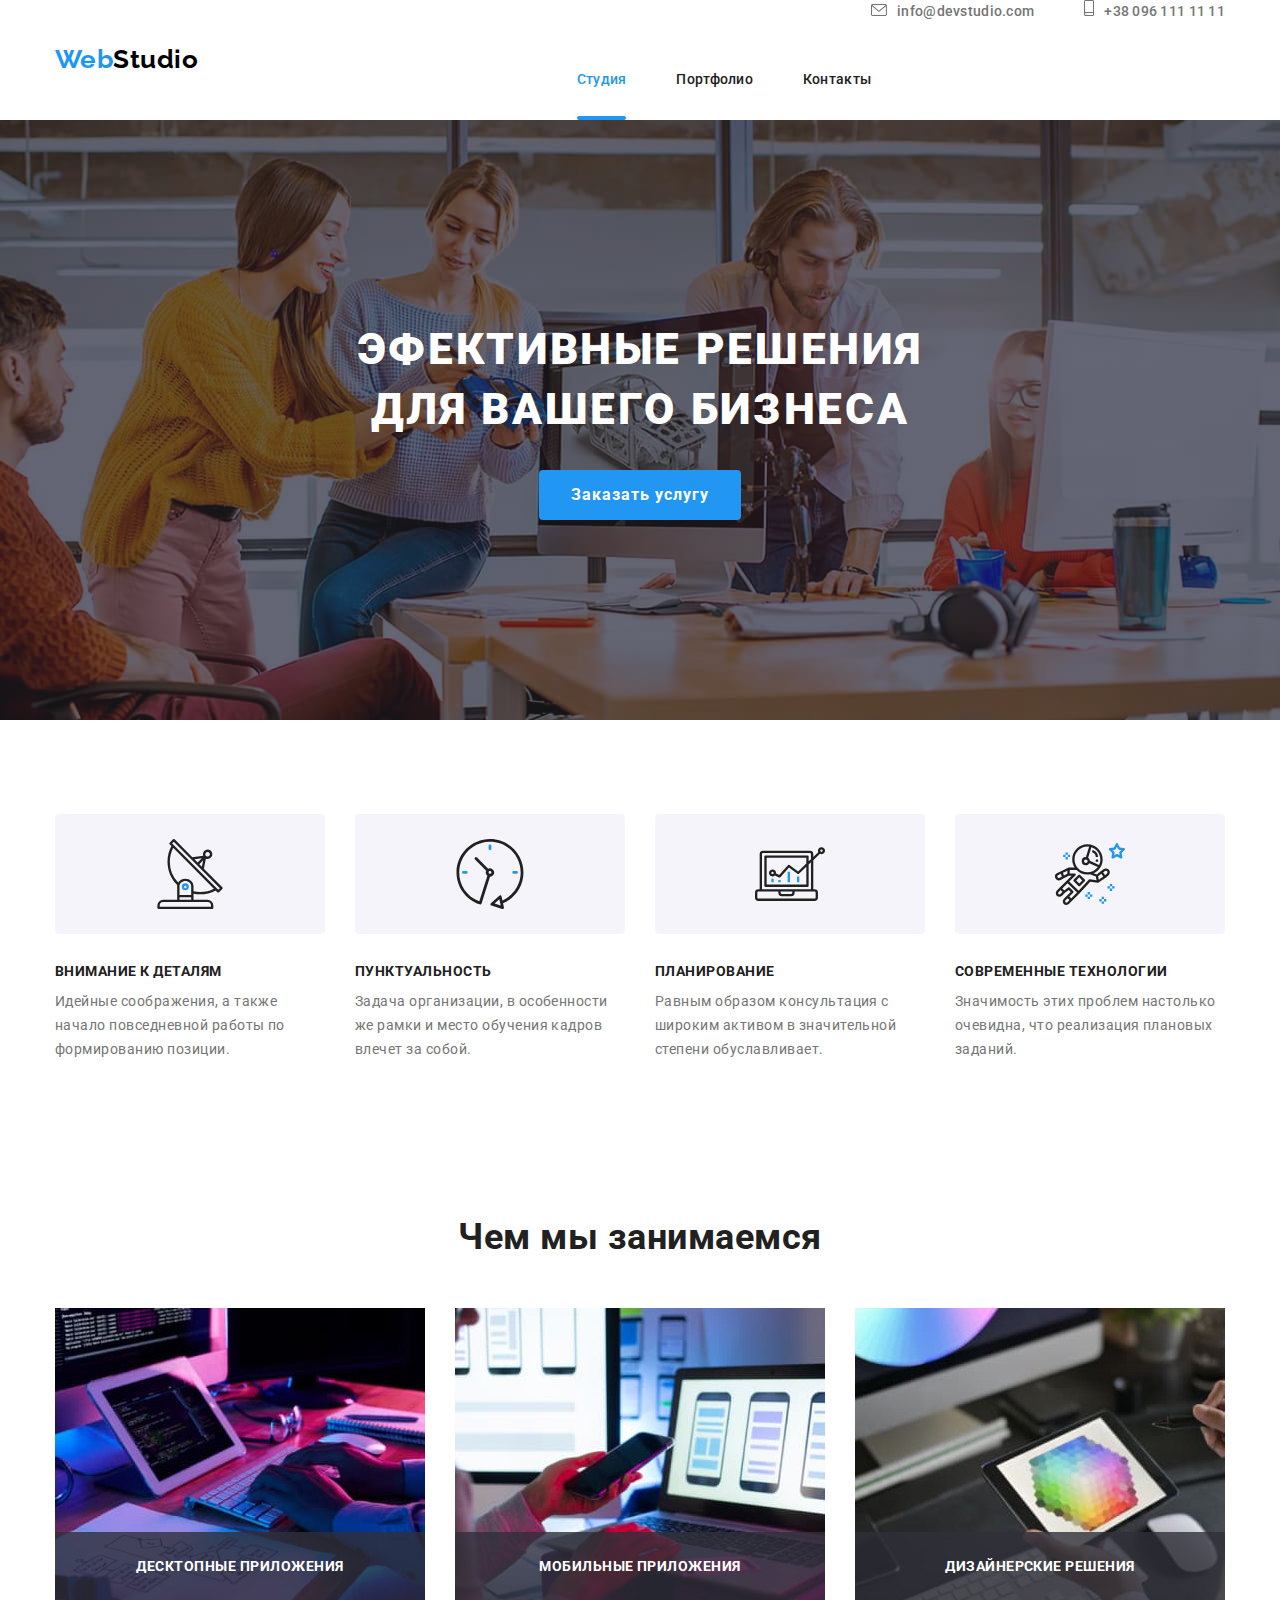
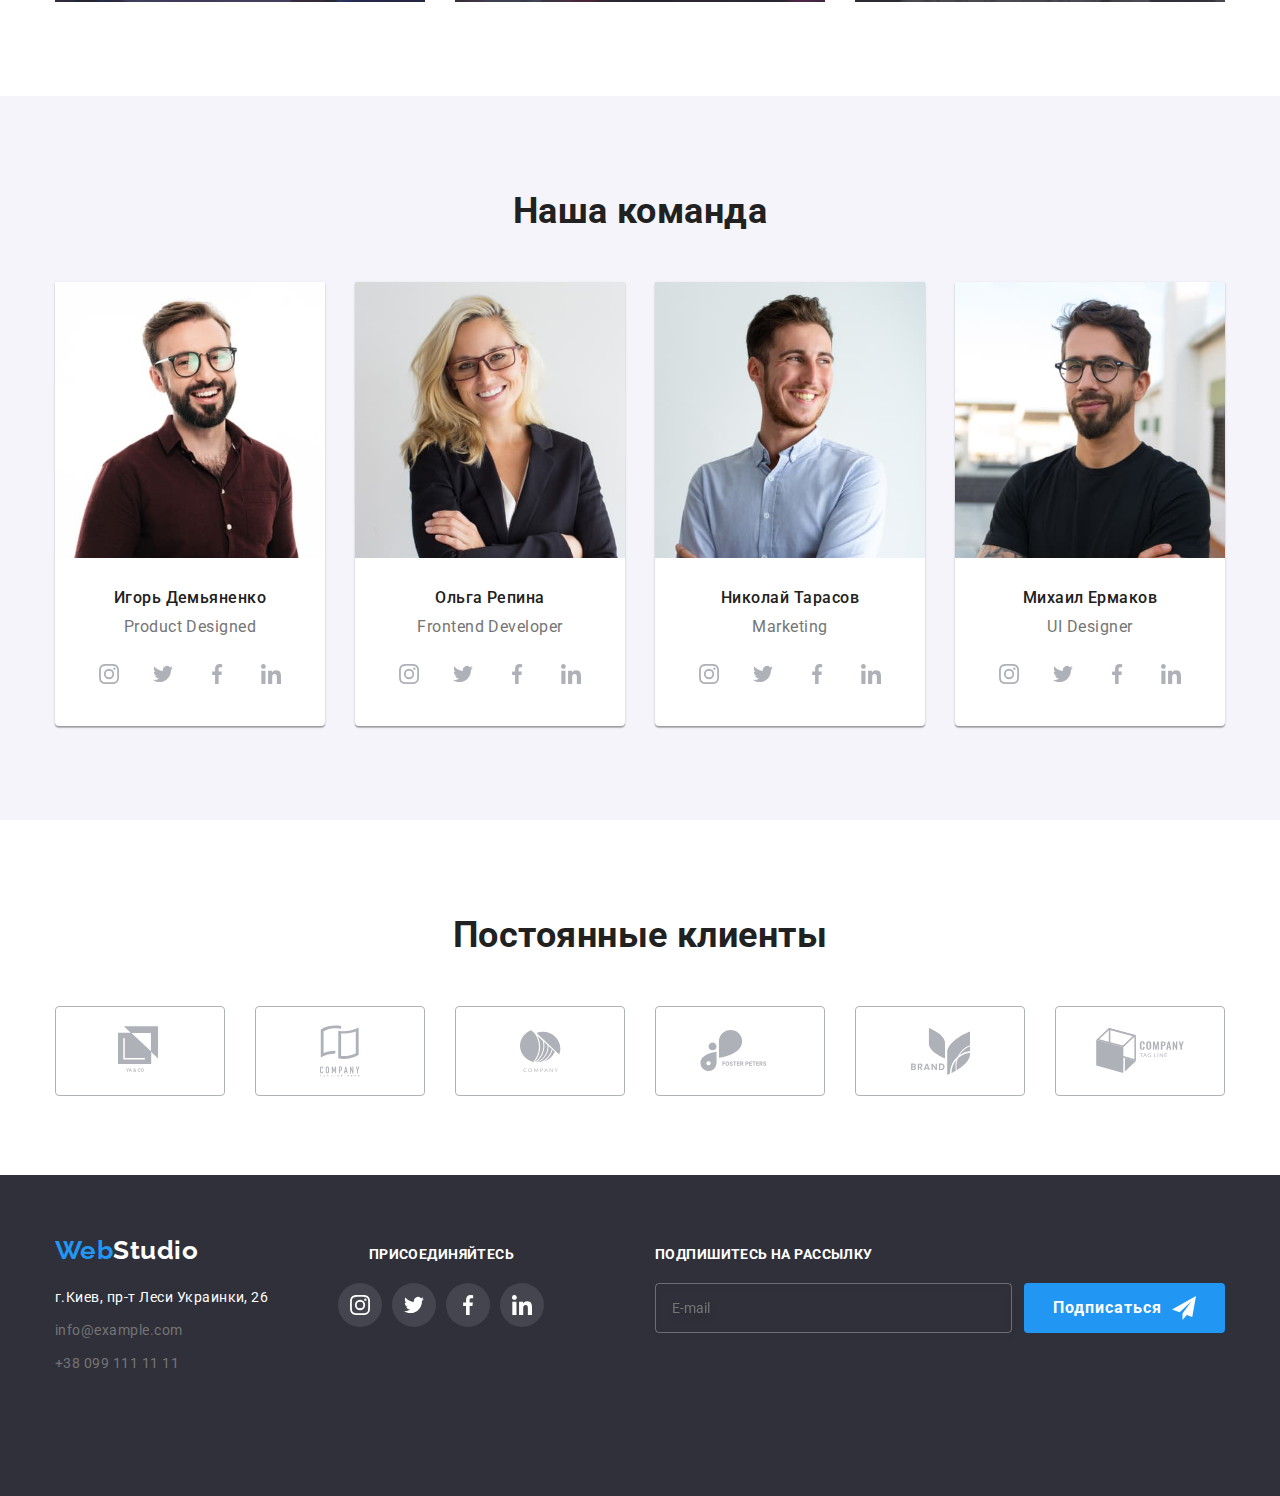
==== commit 4cffb35d: "something good will happend" ====
--- a/index.html
+++ b/index.html
@@ -18,35 +18,7 @@
         <div class="container-nav">
             <nav class="nav list">
                 <a href="./index.html" class="logo list"><span class="web">Web</span>Studio</a>
-                <ul class="site-nav list">
-                    <li class="item">
-                        <a href="./index.html" class="link current list">Студия</a>
-                    </li>
-                    <li class="item">
-                        <a href="./portfolio.html" class="link list">Портфолио</a>
-                    </li>
-                    <li class="item">
-                        <a href="" class="link list">Контакты</a>
-                    </li>
-                </ul>
             </nav>
-            <ul class="nav-address list">
-                <li class="item">
-                    <a href="mailto:info@example.com" class="link list">
-                        <svg width="16" height="12">
-                            <use href="./images/icons/sprite.svg#icon-mail"></use>
-                        </svg>
-                        info@devstudio.com
-                    </a>
-                </li>
-                <li class="item">
-                    <a href="tel:+380961111111" class="link list">
-                        <svg width="10" height="16">
-                            <use href="./images/icons/sprite.svg#icon-tel"></use>
-                        </svg>
-                        +38 096 111 11 11</a>
-                </li>
-            </ul>
             <button type="button" class="menu-button" aria-expanded="false" aria-controls="menu-container" data-menu-button>
                 <svg width="40" height="40" aria-label="Переключатель мобильного меню">
                     <use class="icon-menu" href="./images/icons/sprite.svg#icon-antenna"></use>
@@ -54,8 +26,8 @@
                 </svg>
             </button>
             <div class="menu-container" id="menu-container" data-menu>
-                <div class="navigation">
-                    <ul>
+                
+                    <ul class="site-nav list">
                         <li class="item">
                             <a href="./index.html" class="link current list">Студия</a>
                         </li>
@@ -66,9 +38,9 @@
                             <a href="" class="link list">Контакты</a>
                         </li>
                     </ul>
-                </div>
-                <div class="contacts">
-                    <ul>
+                
+                
+                    <ul class="nav-address list">
                         <li class="item">
                             <a href="mailto:info@example.com" class="link list">
                                 <svg width="16" height="12">
@@ -85,7 +57,7 @@
                                 +38 096 111 11 11</a>
                         </li>
                     </ul>
-                </div>
+                
             </div>
         </div>
     </header>
@@ -195,7 +167,7 @@
                         </h2>
                         <ul class="team list">
                             <li class="team-card">
-                                <img src="./images/игорь.jpg" alt="Игорь" width="270" height="260">
+                                <img srcset="./images/ihor@2x.jpg 2x" src="./images/ihor.jpg" alt="Игорь" width="450" height="460">
                                 <div class="team-text">   
                                     <h3 class="title">
                                         Игорь Демьяненко
@@ -236,7 +208,7 @@
                                 </div>
                             </li>
                             <li class="team-card">
-                                <img src="./images/ольга.jpg" alt="Ольга" width="270" height="260">
+                                <img srcset="./images/olga@2x.jpg 2x" src="./images/olga.jpg" alt="Ольга" width="450" height="460">
                                 <div class="team-text">
                                     <h3 class="title">
                                         Ольга Репина
@@ -277,7 +249,7 @@
                                 </div>
                             </li>
                             <li class="team-card">
-                                <img src="./images/николай.jpg" alt="Николай" width="270" height="260">
+                                <img srcset="./images/nikola@2x.jpg 2x" src="./images/nikola.jpg" alt="Николай" width="450" height="460">
                                 <div class="team-text">
                                     <h3 class="title">
                                         Николай Тарасов
@@ -318,7 +290,7 @@
                                 </div>
                             </li>
                             <li class="team-card">
-                                <img src="./images/михаил.jpg" alt="Михаил" width="270" height="260">
+                                <img srcset="./images/mixa@2x.jpg 2x" src="./images/mixa.jpg" alt="Михаил" width="450" height="460">
                                 <div class="team-text">
                                     <h3 class="title">
                                         Михаил Ермаков
--- a/css/main.min.css
+++ b/css/main.min.css
@@ -1,2 +1,2 @@
-html{box-sizing:border-box}*,*::before,*::after{box-sizing:inherit}body{background-color:#fff;color:#212121;font-family:"Roboto",sans-serif;font-style:normal;font-weight:400;letter-spacing:0.03em}img{display:block;max-width:100%;height:auto}h2{padding:0;margin:0}ul,li{display:block;padding:0;margin:0}.link{color:#757575;font-style:normal;transition:color 250ms cubic-bezier(0.4, 0, 0.2, 1)}.svg{fill:#afb1b8;transition:fill 250ms cubic-bezier(0.4, 0, 0.2, 1)}.svg:hover{fill:#fff}.list{text-decoration:none;list-style:none;padding:0;margin:0}@media screen and (min-width: 1200px){.list{display:flex;align-items:center}}.container{padding-left:15px;padding-right:15px;margin-left:auto;margin-right:auto;max-width:1200px}@media screen and (min-width: 480px){.container{width:480px}}@media screen and (min-width: 768px){.container{width:768px}}@media screen and (min-width: 1200px){.container{width:1200px}}.logo{font-family:"Raleway",sans-serif;font-weight:700;font-size:24px;line-height:1.16}@media screen and (min-width: 1200px){.logo{font-size:26px;line-height:1.2}}.web{color:#2196f3}button{background-color:#f5f4fa;color:#212121;font-family:inherit;font-weight:500;font-size:16px;line-height:1.63;cursor:pointer;border:0px solid transparent;padding:6px 24px;border-color:#f5f4fa;border-radius:4px;transition:background-color 250ms cubic-bezier(0.4, 0, 0.2, 1),color 250ms cubic-bezier(0.4, 0, 0.2, 1),box-shadow 250ms cubic-bezier(0.4, 0, 0.2, 1)}button:hover,button:focus{color:#fff;background-color:#2196f3;border-color:#2196f3;box-shadow:0px 3px 1px rgba(0,0,0,0.1),0px 1px 2px rgba(0,0,0,0.08),0px 2px 2px rgba(0,0,0,0.12)}.visually-hidden{position:absolute;width:1px;height:1px;margin:-1px;border:0;padding:0;white-space:nowrap;clip-path:inset(100%);clip:rect(0 0 0 0);overflow:hidden}.nav .logo{color:#000}.container-nav{position:relative;padding-left:15px;padding-right:15px;margin-left:auto;margin-right:auto;display:flex;align-items:center;justify-content:space-between}@media screen and (min-width: 480px){.container-nav{width:480px}}@media screen and (min-width: 1200px){.container-nav{width:1200px}}.nav{display:flex;align-items:center;padding:16px 0px}@media screen and (min-width: 768px){.nav{padding:26px 0px}}@media screen and (min-width: 1200px){.nav{padding:0}}.site-nav{display:none}@media screen and (min-width: 1200px){.site-nav{display:flex;margin-left:93px}}@media screen and (min-width: 480px){.site-nav .item+.item{margin-left:50px}}.site-nav .link{color:#212121;font-weight:500;font-size:14px;line-height:1.14;letter-spacing:0.02em;display:block;padding-top:32px;padding-bottom:32px;transition:color 250ms cubic-bezier(0.4, 0, 0.2, 1)}.site-nav .link:hover,.site-nav .link:focus{color:#2196f3}.site-nav .link.current{color:#2196f3}.item{position:relative}.item .current::before{content:'';position:absolute;bottom:0;left:0;display:inline-block;background-color:#2196f3;width:100%;height:4px;border-radius:2px}.nav-address{display:none}@media screen and (min-width: 1200px){.nav-address{color:#757575;font-weight:500;font-size:14px;line-height:1.14;letter-spacing:0.02em;display:flex;margin-left:auto;align-items:baseline}}.nav-address .item+.item{margin-left:50px}.nav-address .link:hover,.nav-address .link:focus{color:#2196f3}.nav .link:hover,.nav .link:focus{color:#2196f3}.nav-address svg{fill:currentColor;padding:0;margin-right:10px}.menu-button{display:inline-flex;margin:0;padding:0;border:none;background-color:transparent}@media screen and (min-width: 768px){.menu-button{display:none}}.menu-button .icon-crosss{display:none}.menu-button.is-open .icon-crosss{display:block}.menu-button.is-open .icon-menu{display:none}.menu-container{background-color:#fff;padding:20px;text-align:center;font-size:20px;box-shadow:0px 4px 8px rgba(0,0,0,0.04),0px 2px 4px rgba(0,0,0,0.08),0px 1px 3px rgba(0,0,0,0.16)}@media screen and (max-width: 767px){.menu-container{display:none;position:absolute;top:100%;left:0;height:453px;width:100%}.menu-container.is-open{display:block}}@media screen and (min-width: 768px){.menu-container{display:flex}}.site-nav,.nav-address{height:40px;width:50px}.navigation{outline:1px solid teal}.contacts{outline:1px solid orange}.portfolio-header{border-bottom:1px solid #ececec}.hero{background-color:#c4c4c4;text-align:center;padding:200px 0px;max-width:1600px;height:600px;margin-left:auto;margin-right:auto;background-image:linear-gradient(to bottom, rgba(47,48,58,0.4), rgba(47,48,58,0.4)),url("../images/icons/фон.jpg");background-repeat:no-repeat;background-size:cover;background-position:center}.hero-title{color:#fff;font-weight:900;letter-spacing:0.06em;font-size:26px;line-height:1.61;text-transform:uppercase;margin-top:0;margin-bottom:30px}@media screen and (min-width: 1200px){.hero-title{font-size:44px;line-height:1.36;margin-top:0}}.button{color:#fff;background-color:#2196f3;font-weight:700;font-size:16px;line-height:1.88;letter-spacing:0.06em;text-align:center;display:inline-block;padding:10px 32px;border-radius:4px}.title{color:#212121;font-weight:700;font-size:36px;line-height:1.17;text-align:center;margin-top:0;margin-bottom:0}.section-features{padding-top:60px;padding-bottom:60px}@media screen and (min-width: 1200px){.section-features{padding-top:94px}}.features-title{color:#212121;font-weight:700;font-size:14px;line-height:1.14;text-transform:uppercase;text-align:center;margin-top:0;margin-bottom:10px}@media screen and (min-width: 768px){.features-title{text-align:start}}.features{display:flex;flex-wrap:wrap;margin:-15px}@media screen and (min-width: 768px){.features{justify-content:center;margin:0}}.features-item{margin:15px}@media screen and (min-width: 768px){.features-item{width:calc((100% - 2 * 30px) / 2);margin:0;margin-right:30px;margin-bottom:30px}.features-item:nth-child(2n){margin-right:0}.features-item:nth-last-child(-n+2){margin-bottom:0px}}@media screen and (min-width: 1200px){.features-item{width:calc((100% - 3 * 30px) / 4);margin:0;margin-right:30px}.features-item:nth-child(2n){margin-right:30px}.features-item:nth-child(4n){margin-right:0}}.container-features{background-color:#f5f4fa;display:flex;align-items:center;justify-content:center;padding-top:25px;padding-bottom:25px;margin-bottom:30px;border-radius:4px}@media screen and (min-width: 1200px){.container-features{flex-wrap:wrap;width:270px;height:120px}}p{margin-top:0;margin-bottom:0}.features .paragraph{color:#757575;font-size:14px;line-height:1.71}.specialization{display:none}@media screen and (min-width: 1200px){.specialization{display:block;padding-top:94px;padding-bottom:94px}}.work{display:flex}.work-title{color:#212121;font-weight:700;font-size:36px;line-height:1.17;text-align:center;margin-top:0;margin-bottom:50px}.work-photo{position:relative;width:calc((100% - 2 * 30px) / 3);margin-right:30px}.work-photo:nth-child(3n){margin-right:0}.label{color:#fff;background-color:rgba(47,48,58,0.8);position:absolute;bottom:0;left:0;padding:27px 0px;width:100%;font-weight:700;font-size:14px;line-height:1.14;text-align:center}.team{justify-content:center;margin:-15px}@media screen and (min-width: 768px){.team{display:flex;flex-wrap:wrap}}.team-card{background-color:#fff;box-shadow:0px 1px 3px rgba(0,0,0,0.12),0px 1px 1px rgba(0,0,0,0.14),0px 2px 1px rgba(0,0,0,0.2);border-radius:0px 0px 4px 4px;margin:15px;width:450px}@media screen and (min-width: 768px){.team-card{width:354px}}@media screen and (min-width: 1200px){.team-card{width:270px}}.team-paragraph{color:#757575;font-size:16px;line-height:1.19;text-align:center}.section-team{background-color:#f5f4fa;padding-top:60px;padding-bottom:60px}@media screen and (min-width: 1200px){.section-team{padding-top:94px;padding-bottom:94px}}.team .title{font-weight:500;font-size:16px;line-height:1.19;text-align:center;margin-bottom:10px}.title-team{color:#212121;font-weight:700;font-size:28px;line-height:1.17;text-align:center;margin-top:0;margin-bottom:30px}@media screen and (min-width: 1200px){.title-team{font-size:36px;line-height:1.17;margin-bottom:50px}}.team-text{padding-top:30px;padding-bottom:24px}@media screen and (min-width: 1200px){.team-text{padding:30px 32px}}.section .title{text-align:center;margin-top:0;margin-bottom:50px}.social-links{display:flex;margin-top:16px;justify-content:center}.social-link{display:flex;flex-wrap:wrap;box-sizing:border-box;align-items:center;justify-content:center;width:44px;height:44px;padding:0;margin:0;border-radius:50%}.item-links{border-radius:50%;transition:background-color 250ms cubic-bezier(0.4, 0, 0.2, 1)}.item-links:hover{background-color:#2196f3}.item-links:not(:last-child){margin-right:10px}.clients-title{color:#212121;font-weight:700;text-align:center;font-size:28px;line-height:1.17;margin-top:0;margin-bottom:30px}@media screen and (min-width: 1200px){.clients-title{font-size:36px;line-height:1.17;margin-bottom:50px}}.clients{display:flex;flex-wrap:wrap;margin:-15px;justify-content:center}@media screen and (min-width: 1200px){.clients{flex-wrap:nowrap;margin-bottom:-30px}}.clients-link{display:flex;flex-wrap:wrap;border:1px solid #afb1b8;border-radius:4px;box-sizing:border-box;align-items:center;justify-content:center;width:210px;height:90px;padding:0;margin:0;transition:border-color 250ms cubic-bezier(0.4, 0, 0.2, 1),fill 250ms cubic-bezier(0.4, 0, 0.2, 1)}@media screen and (min-width: 768px){.clients-link{width:226px}}@media screen and (min-width: 1200px){.clients-link{width:170px}}.clients-card{margin:15px}.clients-card a:hover{fill:#2196f3;border-color:#2196f3}.buttons{display:flex;justify-content:center;margin-bottom:50px}.filters{margin-right:8px}.filters:nth-child(5n){margin-right:0}.section{padding-top:60px;padding-bottom:60px}@media screen and (min-width: 1200px){.section{padding-top:94px;padding-bottom:94px}}.container-projects{padding-left:15px;padding-right:15px;margin-left:auto;margin-right:auto;width:1200px}.projects{display:flex;flex-wrap:wrap}.projects-element{width:calc((100% - 60px) / 3);margin-right:30px;margin-bottom:30px}.projects-element:nth-child(3n){margin-right:0}.projects-element:nth-last-child(-n+3){margin-bottom:0}.projects-link{display:block;transition:box-shadow 250ms cubic-bezier(0.4, 0, 0.2, 1)}.projects-link:hover,.projects-link:focus{box-shadow:0px 1px 1px rgba(0,0,0,0.12),0px 4px 4px rgba(0,0,0,0.06),1px 4px 6px rgba(0,0,0,0.16)}.projects-img{position:relative;overflow:hidden}.submenu{position:absolute;left:0;top:0;width:100%;height:auto;padding:63px 24px;font-size:18px;line-height:1.6;color:#fff;background-color:rgba(33,150,243,0.9);transform:translateY(100%);transition:transform 250ms cubic-bezier(0.4, 0, 0.2, 1)}.projects-link:hover .submenu,.projects-link:focus .submenu{transform:translateY(0%)}.projects-title{color:#212121;font-weight:700;font-size:18px;line-height:2;letter-spacing:0.06em;margin-bottom:4px}.projects-text{box-sizing:border-box;border:1px solid #eee;border-top:none;padding:20px 24px}.projects .paragraph{color:#757575;font-size:16px;line-height:1.87}.backdrop{position:fixed;top:0;left:0;transform:opacity 250ms cubic-bezier(0.4, 0, 0.2, 1);width:100%;height:100%;background-color:rgba(0,0,0,0.2);transition:opacity 250ms cubic-bezier(0.4, 0, 0.2, 1);overflow-y:scroll}.backdrop.is-hidden{opacity:0;pointer-events:none}.backdrop.is-hidden .modal{transform:translate(-50%, -50%) scale(0.9)}.modal{position:absolute;left:50%;top:50%;width:100%;height:609px;padding:40px;border-radius:4px;box-shadow:0px 1px 3px rgba(0,0,0,0.12),0px 1px 1px rgba(0,0,0,0.14),0px 2px 1px rgba(0,0,0,0.2);background-color:#fff;transform:translate(-50%, -50%) scale(1);transition:transform 250ms cubic-bezier(0.4, 0, 0.2, 1)}@media screen and (min-width: 480px){.modal{max-width:450px}}.modal-button{position:absolute;top:0;right:0;display:flex;justify-content:center;align-items:center;border-radius:50%;background:#fff;border:1px solid rgba(0,0,0,0.1);box-sizing:border-box;margin:8px;width:30px;height:30px;padding:0;transition:fill 250ms cubic-bezier(0.4, 0, 0.2, 1)}.modal-button:hover,.modal-button:focus{fill:#2196f3;background-color:#fff;box-shadow:none;border-color:rgba(0,0,0,0.1)}.modal-title{font-weight:700;font-size:20px;line-height:1.15;text-align:center;margin-top:0;margin-bottom:12px;color:#212121}.modal-input{width:auto;height:auto;display:flex;flex-direction:column}.form{font-size:12px;line-height:1.16;letter-spacing:0.01em;color:#757575;display:flex;flex-direction:column}.form-field{position:relative;display:flex;flex-direction:column;margin-bottom:10px;transition:fill 250ms cubic-bezier(0.4, 0, 0.2, 1)}.form-field:hover{fill:#2196f3;border-color:#2196f3;cursor:pointer}.form-field:focus-within>.form-icon{fill:#2196f3}.form-field:focus-within>.form-input{border-color:#2196f3;cursor:text;outline:0}.form-field:focus-within>.form-textarea{border-color:#2196f3;cursor:text;outline:0}.form-icon{position:absolute;top:50%;left:15px}.form-field:nth-child(5n){margin-bottom:0}.form-field .form-label{display:flex;justify-content:flex-start;margin-bottom:4px}.form-input{position:relative;margin:0;padding:12px 42px;border:1px solid rgba(33,33,33,0.2);box-sizing:border-box;border-radius:4px;transition:border-color 250ms cubic-bezier(0.4, 0, 0.2, 1)}.form-input:focus{border-color:#2196f3;outline:0;cursor:text}.form-input:hover{fill:#2196f3;border-color:#2196f3;cursor:pointer}.form-checkbox{font-size:14px;line-height:1.71;color:#757575}.form-field .form-label::placeholder{font-size:14px;line-height:1.14;letter-spacing:0.01em;color:rgba(117,117,117,0.5)}.form-textarea{border:1px solid rgba(33,33,33,0.2);box-sizing:border-box;border-radius:4px;padding:12px 16px;resize:none;height:120px;transition:border-color 250ms cubic-bezier(0.4, 0, 0.2, 1)}.form-textarea:hover{fill:#2196f3;border-color:#2196f3;cursor:pointer}.checkbox-label{display:inline-block;font-size:12px;line-height:1.16;letter-spacing:0.03em;display:flex;align-items:center;justify-content:center;margin-top:20px;margin-bottom:30px}@media screen and (min-width: 1200px){.checkbox-label{font-size:14px;line-height:1.71}}.checkbox{position:absolute;width:1px;height:1px;margin:-1px;border:0;padding:0;white-space:nowrap;clip-path:inset(100%);clip:rect(0 0 0 0);overflow:hidden}.checkbox-text{display:flex;align-items:center}.checkbox-text:before{content:'';display:inline-block;width:16px;height:15px;border:2px solid #212121;border-radius:2px;margin-right:7px;transition:background-color 250ms cubic-bezier(0.4, 0, 0.2, 1),background-image 250ms cubic-bezier(0.4, 0, 0.2, 1),border-color 250ms cubic-bezier(0.4, 0, 0.2, 1),border-radius 250ms cubic-bezier(0.4, 0, 0.2, 1)}.checkbox:checked+.checkbox-text:before{border-color:transparent;border-radius:2px;background-color:#2196f3;background-image:url("../images/icons/check.svg");background-size:contain;background-origin:border-box}.checkbox-link{margin-left:5px}.form-button{padding:10px 0;width:200px;margin-right:auto;margin-left:auto;color:#fff;background-color:#2196f3;box-shadow:0px 4px 4px rgba(0,0,0,0.15);font-weight:700;font-size:16px;line-height:1.87;letter-spacing:0.06em;align-items:center;text-align:center;transition:background-color 250ms cubic-bezier(0.4, 0, 0.2, 1),border-color 250ms cubic-bezier(0.4, 0, 0.2, 1),box-shadow 250ms cubic-bezier(0.4, 0, 0.2, 1)}.form-button:hover,.form-button:focus{border-color:#188ce8;background-color:#188ce8;box-shadow:0px 4px 4px rgba(0,0,0,0.15)}.container-footer{display:flex;flex-direction:column;padding-left:15px;padding-right:15px;margin-left:auto;margin-right:auto;max-width:1200px}@media screen and (min-width: 768px){.container-footer{width:768px}}@media screen and (min-width: 1200px){.container-footer{justify-content:space-between;align-items:baseline;display:flex;flex-wrap:wrap;flex-direction:row;padding-left:15px;padding-right:15px;margin-left:auto;margin-right:auto;width:1200px}}.footer{background-color:#2f303a;font-size:14px;line-height:1.71;flex-direction:row;padding:60px 0px}.footer .logo{color:#fff}.container-footer .logo{display:inline-block;margin-bottom:20px}@media screen and (min-width: 768px){.flex{display:flex;justify-content:center}}@media screen{.flex{align-items:baseline}}.container-logo{display:flex;flex-direction:column;align-items:center;margin-bottom:60px}@media screen and (min-width: 1200px){.container-logo{align-items:flex-start}}.address{font-style:normal;font-size:14px;line-height:1.71;display:contents}@media screen and (min-width: 1200px){.address{display:inline-block}}.address .paragraph{color:#fff;margin-bottom:8px}@media screen and (min-width: 1200px){.address .paragraph{margin-bottom:9px}}.footer-address{color:rgba(255,255,255,0.6);flex-direction:column;align-items:baseline}.footer-address-link{margin-bottom:9px}.footer-address-link:nth-child(2n){margin-bottom:0}.footer-address .link:hover,.footer-address .link:focus{color:#2196f3}.connect{display:flex;flex-direction:column;align-items:center;margin-bottom:60px}@media screen and (min-width: 768px){.connect{margin-left:165px}}@media screen and (min-width: 1200px){.connect{margin-left:70px}}.links{display:flex;flex-wrap:wrap;box-sizing:border-box;border-radius:50%;justify-content:center;align-items:center;transition:background-color 250ms cubic-bezier(0.4, 0, 0.2, 1)}.links:hover{fill:#fff;background-color:#2196f3}.links:not(:last-child){margin-right:10px}.links-footer{display:flex}.footer-link{display:flex;flex-wrap:wrap;box-sizing:border-box;align-items:center;justify-content:center;width:44px;height:44px;padding:0;margin:0;fill:#fff;background-color:rgba(255,255,255,0.1);border-radius:50%}.footer-title{color:#fff;font-family:Roboto;font-style:normal;font-weight:700;font-size:14px;line-height:1.14;letter-spacing:0.03em;text-transform:uppercase;margin-bottom:20px}.subscribe{display:flex;flex-direction:column;align-items:center}@media screen and (min-width: 1200px){.subscribe{display:inline-block;margin-left:93px;width:570px}}.footer-form{display:contents}@media screen and (min-width: 1200px){.footer-form{display:flex;align-items:baseline}}.footer-input{padding:15px 16px;border:1px solid rgba(255,255,255,0.3);box-sizing:border-box;filter:drop-shadow(0px 4px 4px rgba(0,0,0,0.15));border-radius:4px;height:50px;margin-left:auto;margin-right:auto;width:100%;max-width:450px;background-color:transparent;color:rgba(255,255,255,0.6)}.footer-input:placeholder{font-size:16px;line-height:1.25;color:rgba(255,255,255,0.6)}@media screen and (max-width: 1199px){.footer-input{margin-bottom:20px}}@media screen and (min-width: 1200px){.footer-input{margin-right:12px;width:358px}}.footer-button{display:flex;padding:10px 29px;color:#fff;background-color:#2196f3;font-weight:700;font-size:16px;line-height:1.87;align-items:center;text-align:center;letter-spacing:0.06em}.footer-button svg{margin-left:10px}
+html{box-sizing:border-box}*,*::before,*::after{box-sizing:inherit}body{background-color:#fff;color:#212121;font-family:"Roboto",sans-serif;font-style:normal;font-weight:400;letter-spacing:0.03em}img{display:block;max-width:100%;height:auto}h2{padding:0;margin:0}ul,li{display:block;padding:0;margin:0}.link{color:#757575;font-style:normal;transition:color 250ms cubic-bezier(0.4, 0, 0.2, 1)}.svg{fill:#afb1b8;transition:fill 250ms cubic-bezier(0.4, 0, 0.2, 1)}.svg:hover{fill:#fff}.list{text-decoration:none;list-style:none;padding:0;margin:0}@media screen and (min-width: 768px){.list{display:flex;align-items:baseline}}.container{padding-left:15px;padding-right:15px;margin-left:auto;margin-right:auto;max-width:1200px}@media screen and (min-width: 480px){.container{width:480px}}@media screen and (min-width: 768px){.container{width:768px}}@media screen and (min-width: 1200px){.container{width:1200px}}.logo{font-family:"Raleway",sans-serif;font-weight:700;font-size:24px;line-height:1.16}@media screen and (min-width: 1200px){.logo{font-size:26px;line-height:1.2}}.web{color:#2196f3}button{background-color:#f5f4fa;color:#212121;font-family:inherit;font-weight:500;font-size:16px;line-height:1.63;cursor:pointer;border:0px solid transparent;padding:6px 24px;border-color:#f5f4fa;border-radius:4px;transition:background-color 250ms cubic-bezier(0.4, 0, 0.2, 1),color 250ms cubic-bezier(0.4, 0, 0.2, 1),box-shadow 250ms cubic-bezier(0.4, 0, 0.2, 1)}button:hover,button:focus{color:#fff;background-color:#2196f3;border-color:#2196f3;box-shadow:0px 3px 1px rgba(0,0,0,0.1),0px 1px 2px rgba(0,0,0,0.08),0px 2px 2px rgba(0,0,0,0.12)}.visually-hidden{position:absolute;width:1px;height:1px;margin:-1px;border:0;padding:0;white-space:nowrap;clip-path:inset(100%);clip:rect(0 0 0 0);overflow:hidden}header{position:relative}.nav .logo{color:#000}.container-nav{padding-left:15px;padding-right:15px;margin-left:auto;margin-right:auto;display:flex;align-items:center;justify-content:space-between}@media screen and (min-width: 480px){.container-nav{width:480px}}@media screen and (min-width: 768px){.container-nav{width:768px}}@media screen and (min-width: 1200px){.container-nav{width:1200px}}.nav{display:flex;align-items:center;padding:16px 0px}@media screen and (min-width: 768px){.nav{padding:0}}.site-nav{padding:60px 0px;margin-left:auto;margin-right:auto}@media screen and (min-width: 768px){.site-nav{display:flex;padding:0}}.site-nav .item+.item{margin-top:40px}@media screen and (min-width: 768px){.site-nav .item+.item{margin-left:50px}}.site-nav .link{color:#212121;font-weight:500;font-size:14px;line-height:1.14;letter-spacing:0.02em;display:block;transition:color 250ms cubic-bezier(0.4, 0, 0.2, 1)}.site-nav .link:hover,.site-nav .link:focus{color:#2196f3}@media screen and (min-width: 768px){.site-nav .link{padding-top:32px;padding-bottom:32px}}.site-nav .link.current{color:#2196f3}.item{position:relative}.item .current::after{content:'';bottom:0;left:0;display:inline-block;background-color:#2196f3;width:100%;height:4px;border-radius:2px}@media screen and (min-width: 1200px){.item .current::after{position:absolute}}@media screen and (min-width: 1200px){.nav-address{color:#757575;font-weight:500;font-size:14px;line-height:1.14;letter-spacing:0.02em;display:flex;margin-left:auto;align-items:baseline}}@media screen and (min-width: 1200px){.nav-address .item+.item{margin-left:50px}}.nav-address .link:hover,.nav-address .link:focus{color:#2196f3}.nav .link:hover,.nav .link:focus{color:#2196f3}.nav-address svg{fill:currentColor;padding:0;margin-right:10px}.menu-button{display:block;margin:0;padding:0;border:none;background-color:transparent}@media screen and (min-width: 768px){.menu-button{display:none}}.menu-button .icon-crosss{display:none}.menu-button.is-open .icon-crosss{display:block}.menu-button.is-open .icon-menu{display:none}.menu-container{background-color:#fff;padding:60px 140px;text-align:center;font-size:20px}@media screen and (max-width: 767px){.menu-container{display:none;position:absolute;top:100%;left:0;height:453px;width:100%;box-shadow:0px 4px 8px rgba(0,0,0,0.04),0px 2px 4px rgba(0,0,0,0.08),0px 1px 3px rgba(0,0,0,0.16)}.menu-container.is-open{display:flex;flex-direction:column}}@media screen and (min-width: 768px){.menu-container{display:flex;padding:0;margin-left:93px}}.portfolio-header{border-bottom:1px solid #ececec}.hero{background-color:#c4c4c4;text-align:center;padding:200px 0px;max-width:1600px;height:600px;margin-left:auto;margin-right:auto;background-image:linear-gradient(to bottom, rgba(47,48,58,0.4), rgba(47,48,58,0.4)),url("../images/icons/фон.jpg");background-repeat:no-repeat;background-size:cover;background-position:center}.hero-title{color:#fff;font-weight:900;letter-spacing:0.06em;font-size:26px;line-height:1.61;text-transform:uppercase;margin-top:0;margin-bottom:30px}@media screen and (min-width: 1200px){.hero-title{font-size:44px;line-height:1.36;margin-top:0}}.button{color:#fff;background-color:#2196f3;font-weight:700;font-size:16px;line-height:1.88;letter-spacing:0.06em;text-align:center;display:inline-block;padding:10px 32px;border-radius:4px}.title{color:#212121;font-weight:700;font-size:36px;line-height:1.17;text-align:center;margin-top:0;margin-bottom:0}.section-features{padding-top:60px;padding-bottom:60px}@media screen and (min-width: 1200px){.section-features{padding-top:94px}}.features-title{color:#212121;font-weight:700;font-size:14px;line-height:1.14;text-transform:uppercase;text-align:center;margin-top:0;margin-bottom:10px}@media screen and (min-width: 768px){.features-title{text-align:start}}.features{display:flex;flex-wrap:wrap;margin:-15px}@media screen and (min-width: 768px){.features{justify-content:center;margin:0}}.features-item{margin:15px}@media screen and (min-width: 768px){.features-item{width:calc((100% - 2 * 30px) / 2);margin:0;margin-right:30px;margin-bottom:30px}.features-item:nth-child(2n){margin-right:0}.features-item:nth-last-child(-n+2){margin-bottom:0px}}@media screen and (min-width: 1200px){.features-item{width:calc((100% - 3 * 30px) / 4);margin:0;margin-right:30px}.features-item:nth-child(2n){margin-right:30px}.features-item:nth-child(4n){margin-right:0}}.container-features{background-color:#f5f4fa;display:flex;align-items:center;justify-content:center;padding-top:25px;padding-bottom:25px;margin-bottom:30px;border-radius:4px}@media screen and (min-width: 1200px){.container-features{flex-wrap:wrap;width:270px;height:120px}}p{margin-top:0;margin-bottom:0}.features .paragraph{color:#757575;font-size:14px;line-height:1.71}.specialization{display:none}@media screen and (min-width: 1200px){.specialization{display:block;padding-top:94px;padding-bottom:94px}}.work{display:flex}.work-title{color:#212121;font-weight:700;font-size:36px;line-height:1.17;text-align:center;margin-top:0;margin-bottom:50px}.work-photo{position:relative;width:calc((100% - 2 * 30px) / 3);margin-right:30px}.work-photo:nth-child(3n){margin-right:0}.label{color:#fff;background-color:rgba(47,48,58,0.8);position:absolute;bottom:0;left:0;padding:27px 0px;width:100%;font-weight:700;font-size:14px;line-height:1.14;text-align:center}.team{justify-content:center;margin-left:-15px;margin-right:-15px}@media screen and (min-width: 768px){.team{display:flex;flex-wrap:wrap;margin:-15px}}.team-card{background-color:#fff;box-shadow:0px 1px 3px rgba(0,0,0,0.12),0px 1px 1px rgba(0,0,0,0.14),0px 2px 1px rgba(0,0,0,0.2);border-radius:0px 0px 4px 4px;margin:15px;max-width:450px}@media screen and (max-width: 767px){.team-card:not(:last-child){margin-bottom:30px}}@media screen and (min-width: 768px){.team-card{width:354px}}@media screen and (min-width: 1200px){.team-card{width:270px}}.team-paragraph{color:#757575;font-size:16px;line-height:1.19;text-align:center}.section-team{background-color:#f5f4fa;padding-top:60px;padding-bottom:60px}@media screen and (min-width: 1200px){.section-team{padding-top:94px;padding-bottom:94px}}.team .title{font-weight:500;font-size:16px;line-height:1.19;text-align:center;margin-bottom:10px}.title-team{color:#212121;font-weight:700;font-size:28px;line-height:1.17;text-align:center;margin-top:0;margin-bottom:30px}@media screen and (min-width: 1200px){.title-team{font-size:36px;line-height:1.17;margin-bottom:50px}}.team-text{padding-top:30px;padding-bottom:24px}@media screen and (min-width: 1200px){.team-text{padding:30px 32px}}.section .title{text-align:center;margin-top:0;margin-bottom:50px}.social-links{display:flex;margin-top:16px;justify-content:center}.social-link{display:flex;flex-wrap:wrap;box-sizing:border-box;align-items:center;justify-content:center;width:44px;height:44px;padding:0;margin:0;border-radius:50%}.item-links{border-radius:50%;transition:background-color 250ms cubic-bezier(0.4, 0, 0.2, 1)}.item-links:hover{background-color:#2196f3}.item-links:not(:last-child){margin-right:10px}.clients-title{color:#212121;font-weight:700;text-align:center;font-size:28px;line-height:1.17;margin-top:0;margin-bottom:30px}@media screen and (min-width: 1200px){.clients-title{font-size:36px;line-height:1.17;margin-bottom:50px}}.clients{display:flex;flex-wrap:wrap;margin:-15px;justify-content:center}@media screen and (min-width: 1200px){.clients{flex-wrap:nowrap;margin-bottom:-30px}}.clients-link{display:flex;flex-wrap:wrap;border:1px solid #afb1b8;border-radius:4px;box-sizing:border-box;align-items:center;justify-content:center;width:210px;height:90px;padding:0;margin:0;transition:border-color 250ms cubic-bezier(0.4, 0, 0.2, 1),fill 250ms cubic-bezier(0.4, 0, 0.2, 1)}@media screen and (min-width: 768px){.clients-link{width:226px}}@media screen and (min-width: 1200px){.clients-link{width:170px}}.clients-card{margin:15px}.clients-card a:hover{fill:#2196f3;border-color:#2196f3}.buttons{display:flex;justify-content:center;margin-bottom:50px}.filters{margin-right:8px}.filters:nth-child(5n){margin-right:0}.section{padding-top:60px;padding-bottom:60px}@media screen and (min-width: 1200px){.section{padding-top:94px;padding-bottom:94px}}.container-projects{padding-left:15px;padding-right:15px;margin-left:auto;margin-right:auto;width:1200px}.projects{display:flex;flex-wrap:wrap}.projects-element{width:calc((100% - 60px) / 3);margin-right:30px;margin-bottom:30px}.projects-element:nth-child(3n){margin-right:0}.projects-element:nth-last-child(-n+3){margin-bottom:0}.projects-link{display:block;transition:box-shadow 250ms cubic-bezier(0.4, 0, 0.2, 1)}.projects-link:hover,.projects-link:focus{box-shadow:0px 1px 1px rgba(0,0,0,0.12),0px 4px 4px rgba(0,0,0,0.06),1px 4px 6px rgba(0,0,0,0.16)}.projects-img{position:relative;overflow:hidden}.submenu{position:absolute;left:0;top:0;width:100%;height:auto;padding:63px 24px;font-size:18px;line-height:1.6;color:#fff;background-color:rgba(33,150,243,0.9);transform:translateY(100%);transition:transform 250ms cubic-bezier(0.4, 0, 0.2, 1)}.projects-link:hover .submenu,.projects-link:focus .submenu{transform:translateY(0%)}.projects-title{color:#212121;font-weight:700;font-size:18px;line-height:2;letter-spacing:0.06em;margin-bottom:4px}.projects-text{box-sizing:border-box;border:1px solid #eee;border-top:none;padding:20px 24px}.projects .paragraph{color:#757575;font-size:16px;line-height:1.87}.backdrop{position:fixed;top:0;left:0;transform:opacity 250ms cubic-bezier(0.4, 0, 0.2, 1);width:100%;height:100%;background-color:rgba(0,0,0,0.2);transition:opacity 250ms cubic-bezier(0.4, 0, 0.2, 1);overflow-y:scroll}.backdrop.is-hidden{opacity:0;pointer-events:none}.backdrop.is-hidden .modal{transform:translate(-50%, -50%) scale(0.9)}.modal{position:absolute;left:50%;top:50%;width:100%;height:609px;padding:40px;border-radius:4px;box-shadow:0px 1px 3px rgba(0,0,0,0.12),0px 1px 1px rgba(0,0,0,0.14),0px 2px 1px rgba(0,0,0,0.2);background-color:#fff;transform:translate(-50%, -50%) scale(1);transition:transform 250ms cubic-bezier(0.4, 0, 0.2, 1)}@media screen and (min-width: 480px){.modal{max-width:450px}}.modal-button{position:absolute;top:0;right:0;display:flex;justify-content:center;align-items:center;border-radius:50%;background:#fff;border:1px solid rgba(0,0,0,0.1);box-sizing:border-box;margin:8px;width:30px;height:30px;padding:0;transition:fill 250ms cubic-bezier(0.4, 0, 0.2, 1)}.modal-button:hover,.modal-button:focus{fill:#2196f3;background-color:#fff;box-shadow:none;border-color:rgba(0,0,0,0.1)}.modal-title{font-weight:700;font-size:20px;line-height:1.15;text-align:center;margin-top:0;margin-bottom:12px;color:#212121}.modal-input{width:auto;height:auto;display:flex;flex-direction:column}.form{font-size:12px;line-height:1.16;letter-spacing:0.01em;color:#757575;display:flex;flex-direction:column}.form-field{position:relative;display:flex;flex-direction:column;margin-bottom:10px;transition:fill 250ms cubic-bezier(0.4, 0, 0.2, 1)}.form-field:hover{fill:#2196f3;border-color:#2196f3;cursor:pointer}.form-field:focus-within>.form-icon{fill:#2196f3}.form-field:focus-within>.form-input{border-color:#2196f3;cursor:text;outline:0}.form-field:focus-within>.form-textarea{border-color:#2196f3;cursor:text;outline:0}.form-icon{position:absolute;top:50%;left:15px}.form-field:nth-child(5n){margin-bottom:0}.form-field .form-label{display:flex;justify-content:flex-start;margin-bottom:4px}.form-input{position:relative;margin:0;padding:12px 42px;border:1px solid rgba(33,33,33,0.2);box-sizing:border-box;border-radius:4px;transition:border-color 250ms cubic-bezier(0.4, 0, 0.2, 1)}.form-input:focus{border-color:#2196f3;outline:0;cursor:text}.form-input:hover{fill:#2196f3;border-color:#2196f3;cursor:pointer}.form-checkbox{font-size:14px;line-height:1.71;color:#757575}.form-field .form-label::placeholder{font-size:14px;line-height:1.14;letter-spacing:0.01em;color:rgba(117,117,117,0.5)}.form-textarea{border:1px solid rgba(33,33,33,0.2);box-sizing:border-box;border-radius:4px;padding:12px 16px;resize:none;height:120px;transition:border-color 250ms cubic-bezier(0.4, 0, 0.2, 1)}.form-textarea:hover{fill:#2196f3;border-color:#2196f3;cursor:pointer}.checkbox-label{display:inline-block;font-size:12px;line-height:1.16;letter-spacing:0.03em;display:flex;align-items:center;justify-content:center;margin-top:20px;margin-bottom:30px}@media screen and (min-width: 1200px){.checkbox-label{font-size:14px;line-height:1.71}}.checkbox{position:absolute;width:1px;height:1px;margin:-1px;border:0;padding:0;white-space:nowrap;clip-path:inset(100%);clip:rect(0 0 0 0);overflow:hidden}.checkbox-text{display:flex;align-items:center}.checkbox-text:before{content:'';display:inline-block;width:16px;height:15px;border:2px solid #212121;border-radius:2px;margin-right:7px;transition:background-color 250ms cubic-bezier(0.4, 0, 0.2, 1),background-image 250ms cubic-bezier(0.4, 0, 0.2, 1),border-color 250ms cubic-bezier(0.4, 0, 0.2, 1),border-radius 250ms cubic-bezier(0.4, 0, 0.2, 1)}.checkbox:checked+.checkbox-text:before{border-color:transparent;border-radius:2px;background-color:#2196f3;background-image:url("../images/icons/check.svg");background-size:contain;background-origin:border-box}.checkbox-link{margin-left:5px}.form-button{padding:10px 0;width:200px;margin-right:auto;margin-left:auto;color:#fff;background-color:#2196f3;box-shadow:0px 4px 4px rgba(0,0,0,0.15);font-weight:700;font-size:16px;line-height:1.87;letter-spacing:0.06em;align-items:center;text-align:center;transition:background-color 250ms cubic-bezier(0.4, 0, 0.2, 1),border-color 250ms cubic-bezier(0.4, 0, 0.2, 1),box-shadow 250ms cubic-bezier(0.4, 0, 0.2, 1)}.form-button:hover,.form-button:focus{border-color:#188ce8;background-color:#188ce8;box-shadow:0px 4px 4px rgba(0,0,0,0.15)}.container-footer{display:flex;flex-direction:column;padding-left:15px;padding-right:15px;margin-left:auto;margin-right:auto;max-width:1200px}@media screen and (min-width: 768px){.container-footer{width:768px}}@media screen and (min-width: 1200px){.container-footer{justify-content:space-between;align-items:baseline;display:flex;flex-wrap:wrap;flex-direction:row;padding-left:15px;padding-right:15px;margin-left:auto;margin-right:auto;width:1200px}}.footer{background-color:#2f303a;font-size:14px;line-height:1.71;flex-direction:row;padding:60px 0px}.footer .logo{color:#fff}.container-footer .logo{display:inline-block;margin-bottom:20px}@media screen and (min-width: 768px){.flex{display:flex;justify-content:center}}@media screen{.flex{align-items:baseline}}.container-logo{display:flex;flex-direction:column;align-items:center;margin-bottom:60px}@media screen and (min-width: 1200px){.container-logo{align-items:flex-start}}.address{font-style:normal;font-size:14px;line-height:1.71;display:contents}@media screen and (min-width: 1200px){.address{display:inline-block}}.address .paragraph{color:#fff;margin-bottom:8px}@media screen and (min-width: 1200px){.address .paragraph{margin-bottom:9px}}.footer-address{color:rgba(255,255,255,0.6);flex-direction:column;align-items:baseline}.footer-address-link{margin-bottom:9px}.footer-address-link:nth-child(2n){margin-bottom:0}.footer-address .link:hover,.footer-address .link:focus{color:#2196f3}.connect{display:flex;flex-direction:column;align-items:center;margin-bottom:60px}@media screen and (min-width: 768px){.connect{margin-left:165px}}@media screen and (min-width: 1200px){.connect{margin-left:70px}}.links{display:flex;flex-wrap:wrap;box-sizing:border-box;border-radius:50%;justify-content:center;align-items:center;transition:background-color 250ms cubic-bezier(0.4, 0, 0.2, 1)}.links:hover{fill:#fff;background-color:#2196f3}.links:not(:last-child){margin-right:10px}.links-footer{display:flex}.footer-link{display:flex;flex-wrap:wrap;box-sizing:border-box;align-items:center;justify-content:center;width:44px;height:44px;padding:0;margin:0;fill:#fff;background-color:rgba(255,255,255,0.1);border-radius:50%}.footer-title{color:#fff;font-family:Roboto;font-style:normal;font-weight:700;font-size:14px;line-height:1.14;letter-spacing:0.03em;text-transform:uppercase;margin-bottom:20px}.subscribe{display:flex;flex-direction:column;align-items:center}@media screen and (min-width: 1200px){.subscribe{display:inline-block;margin-left:93px;width:570px}}.footer-form{display:contents}@media screen and (min-width: 1200px){.footer-form{display:flex;align-items:baseline}}.footer-input{padding:15px 16px;border:1px solid rgba(255,255,255,0.3);box-sizing:border-box;filter:drop-shadow(0px 4px 4px rgba(0,0,0,0.15));border-radius:4px;height:50px;margin-left:auto;margin-right:auto;width:100%;max-width:450px;background-color:transparent;color:rgba(255,255,255,0.6)}.footer-input:placeholder{font-size:16px;line-height:1.25;color:rgba(255,255,255,0.6)}@media screen and (max-width: 1199px){.footer-input{margin-bottom:20px}}@media screen and (min-width: 1200px){.footer-input{margin-right:12px;width:358px}}.footer-button{display:flex;padding:10px 29px;color:#fff;background-color:#2196f3;font-weight:700;font-size:16px;line-height:1.87;align-items:center;text-align:center;letter-spacing:0.06em}.footer-button svg{margin-left:10px}
 /*# sourceMappingURL=main.min.css.map */